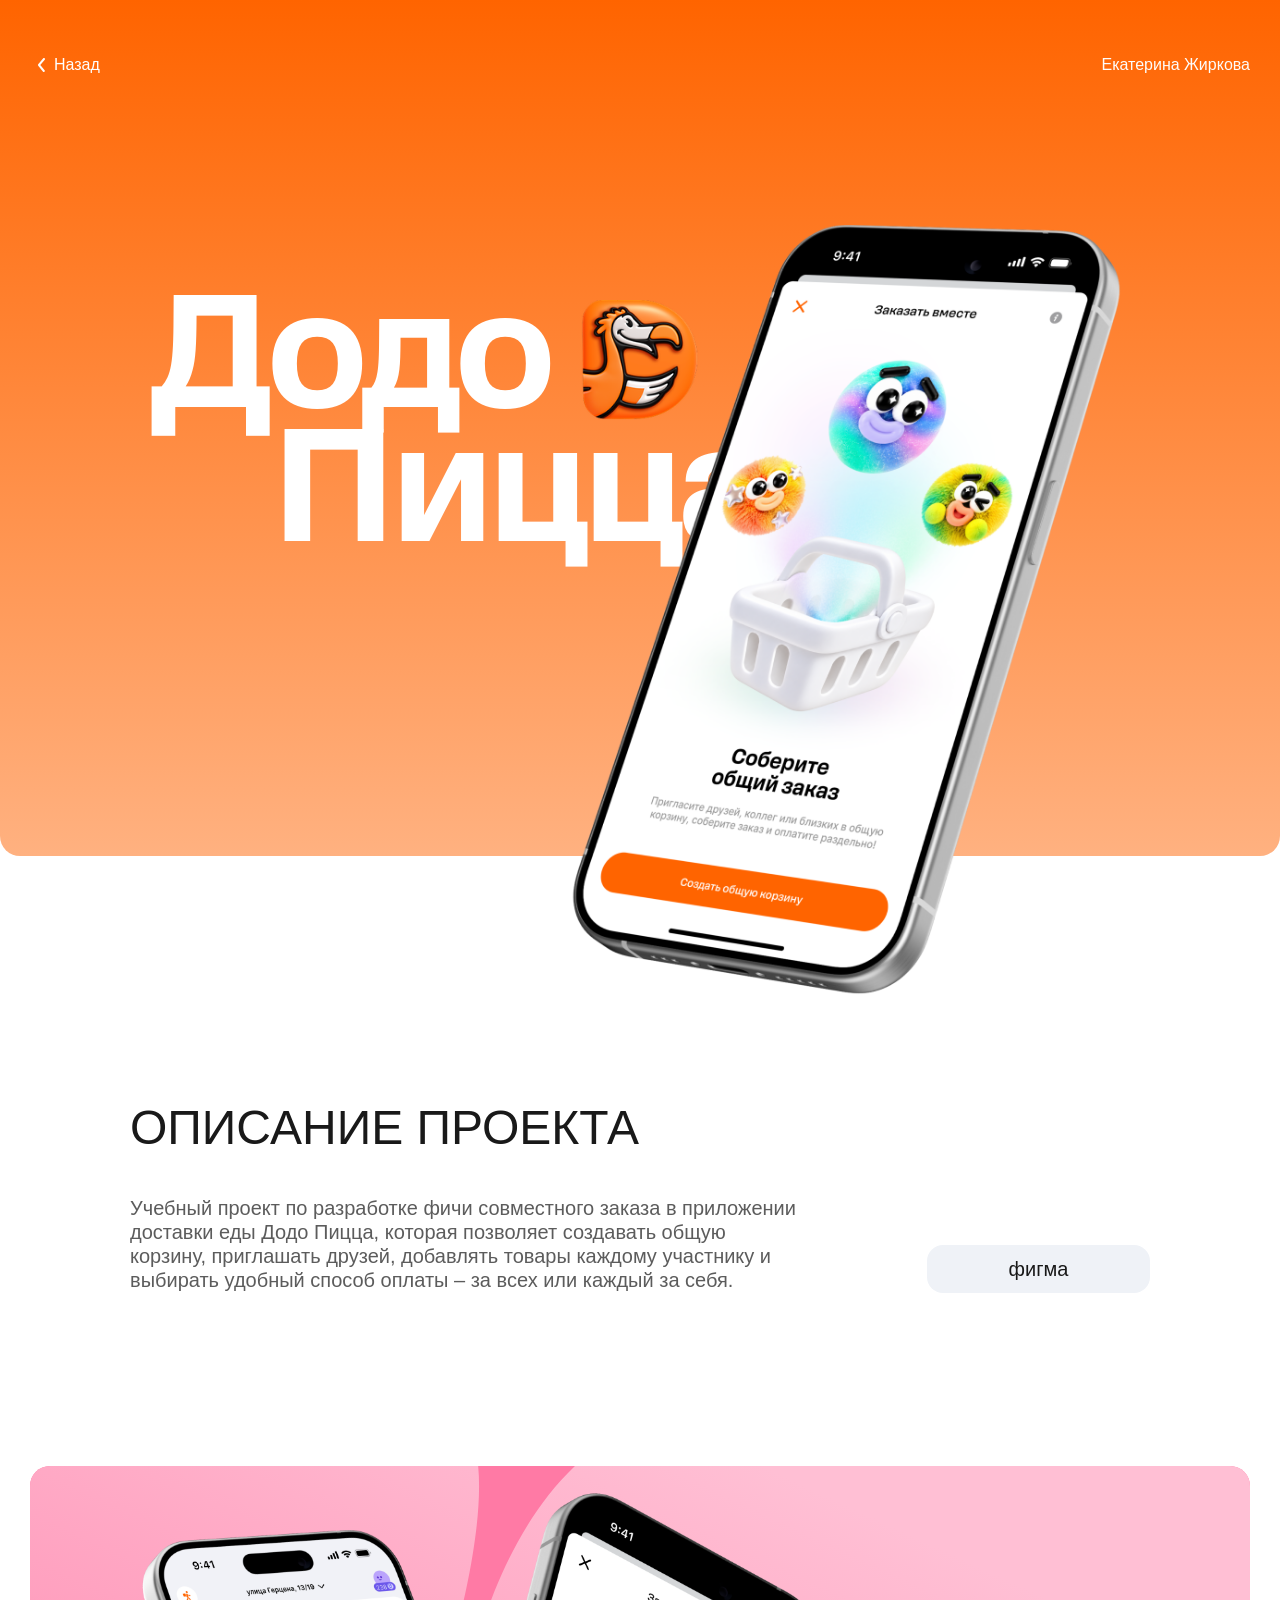
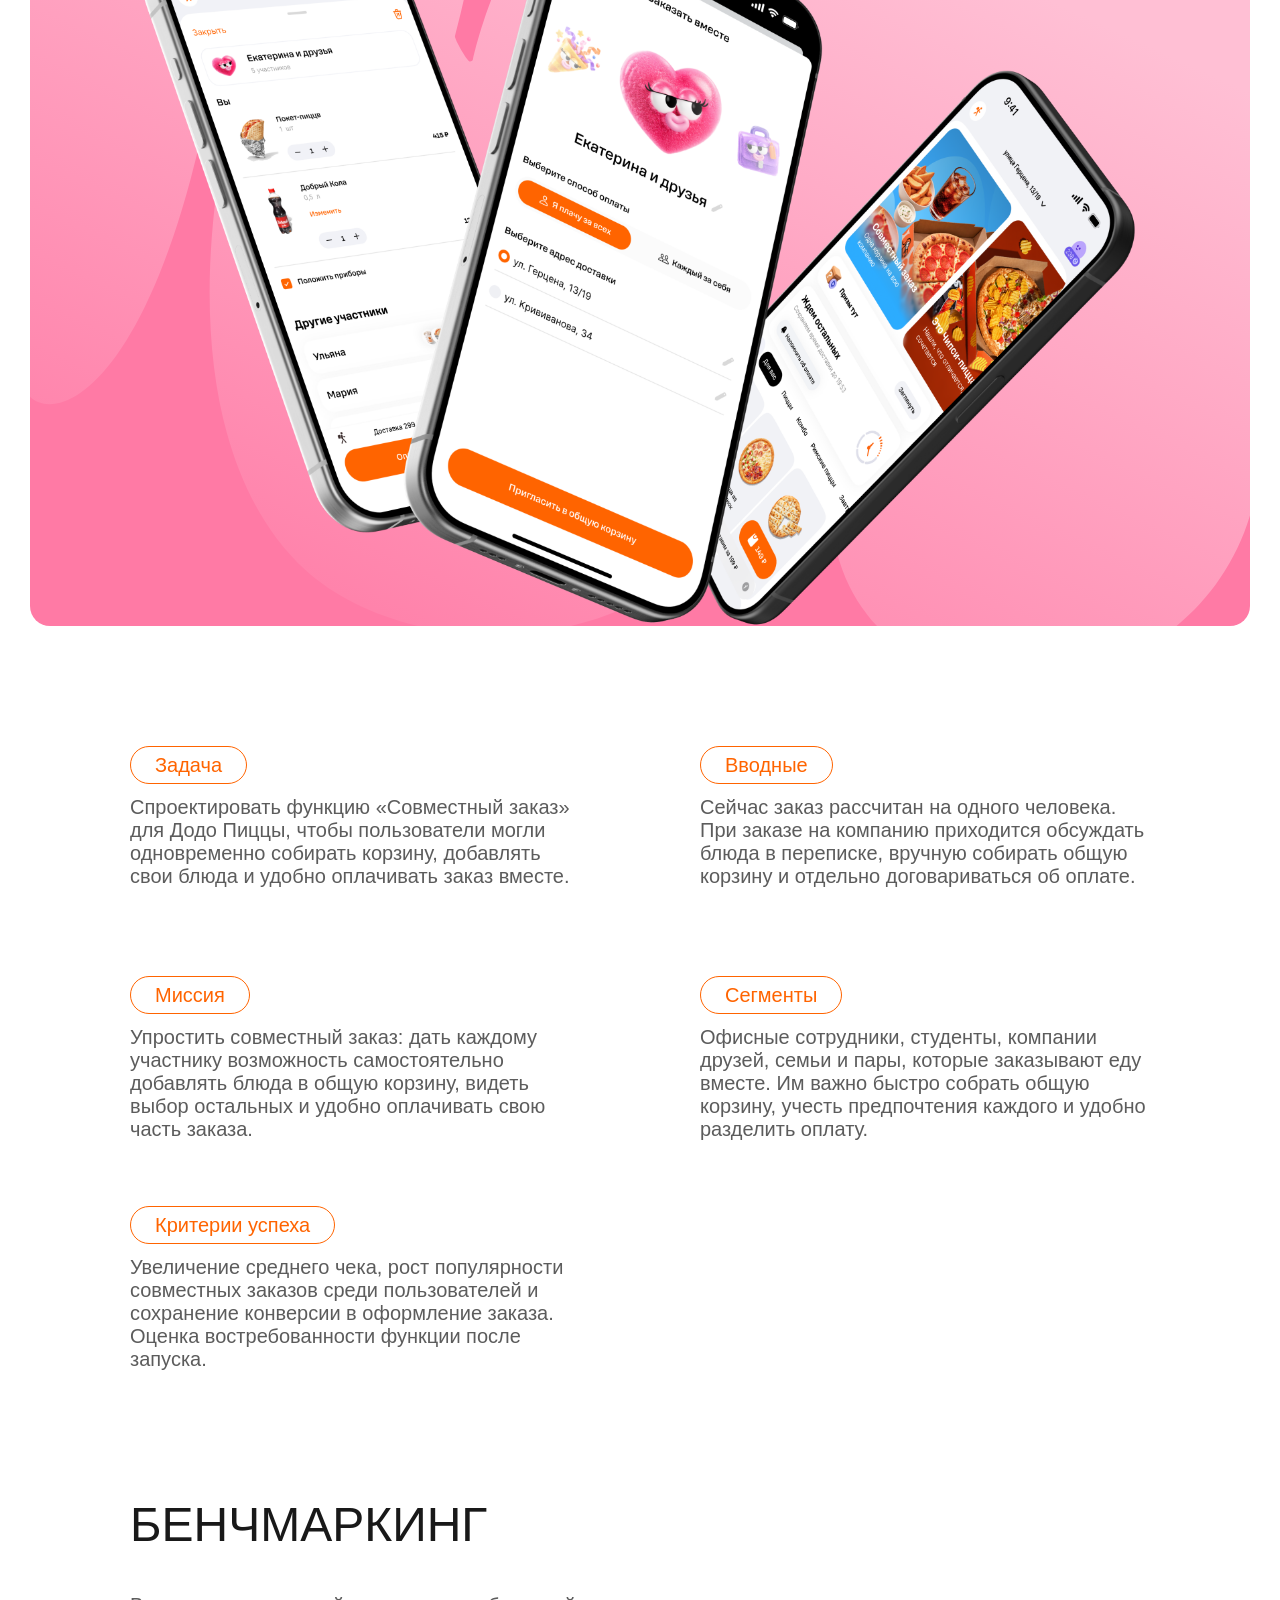
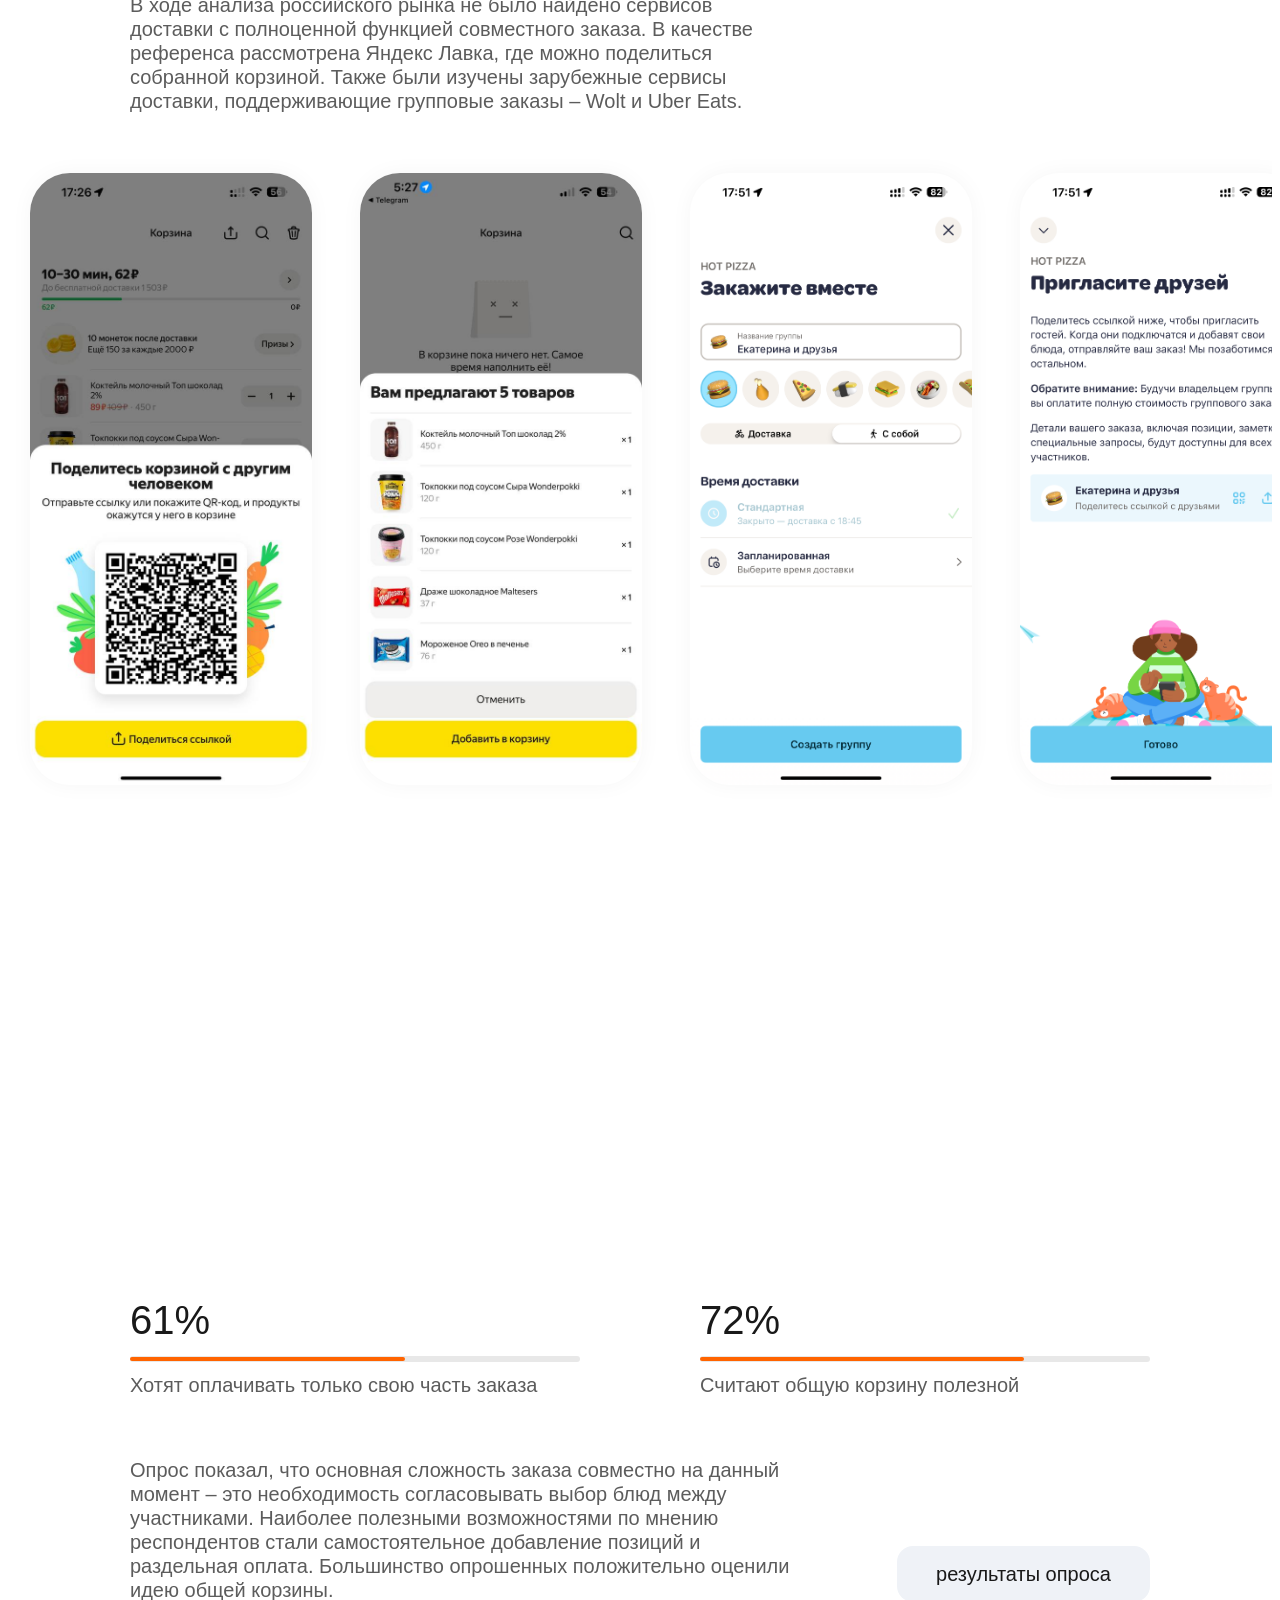
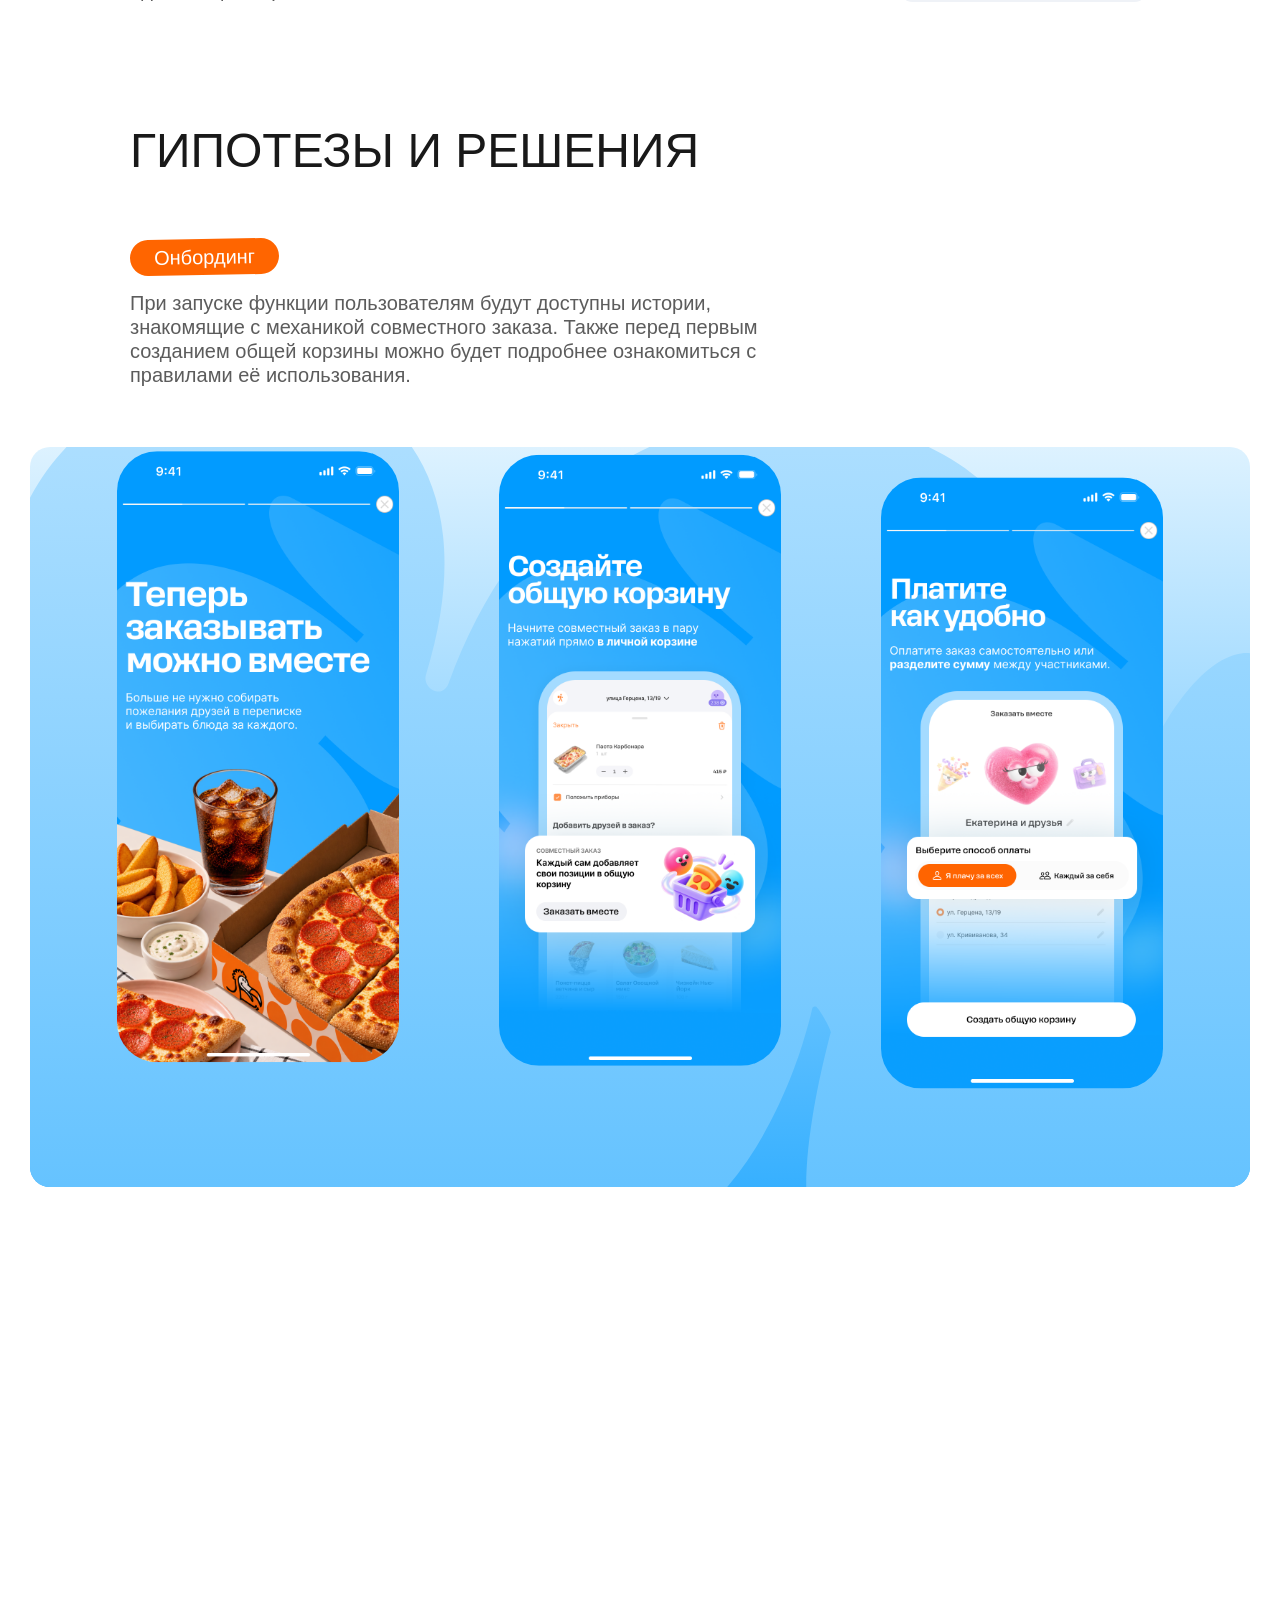
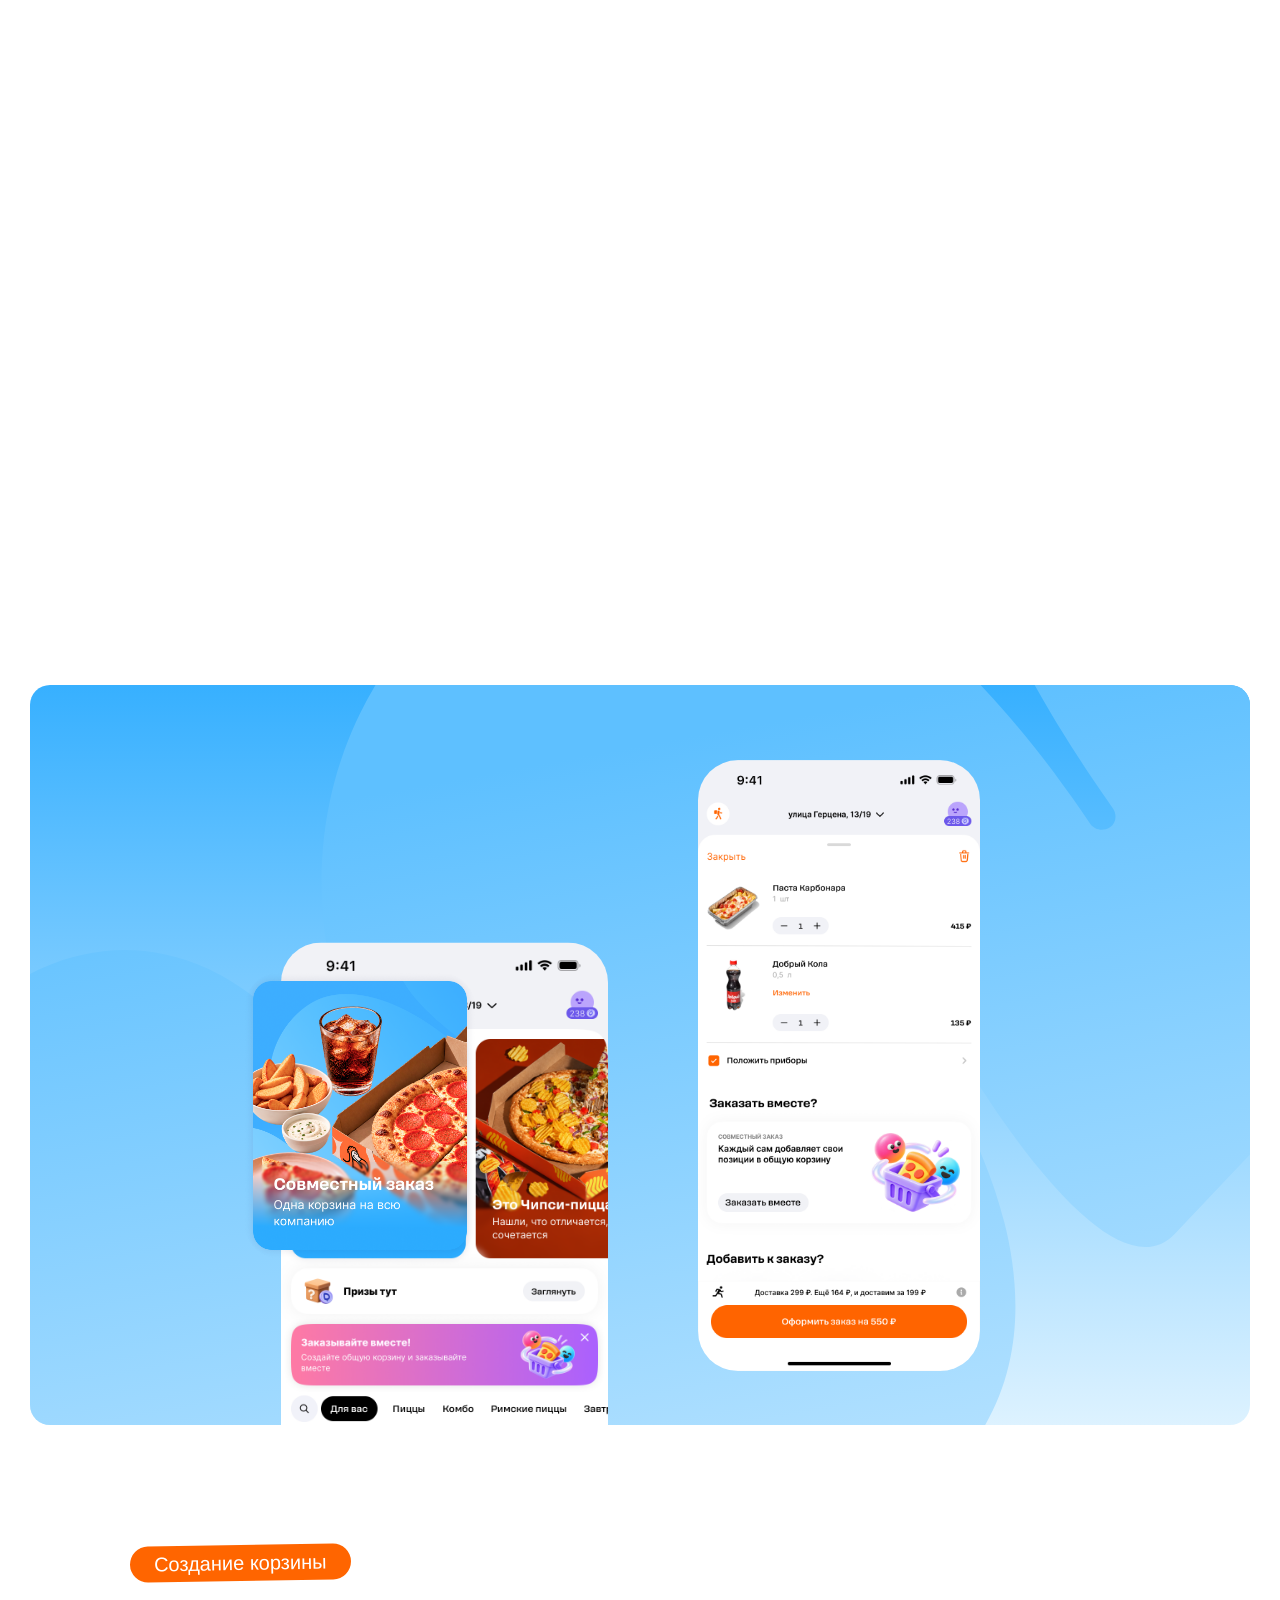
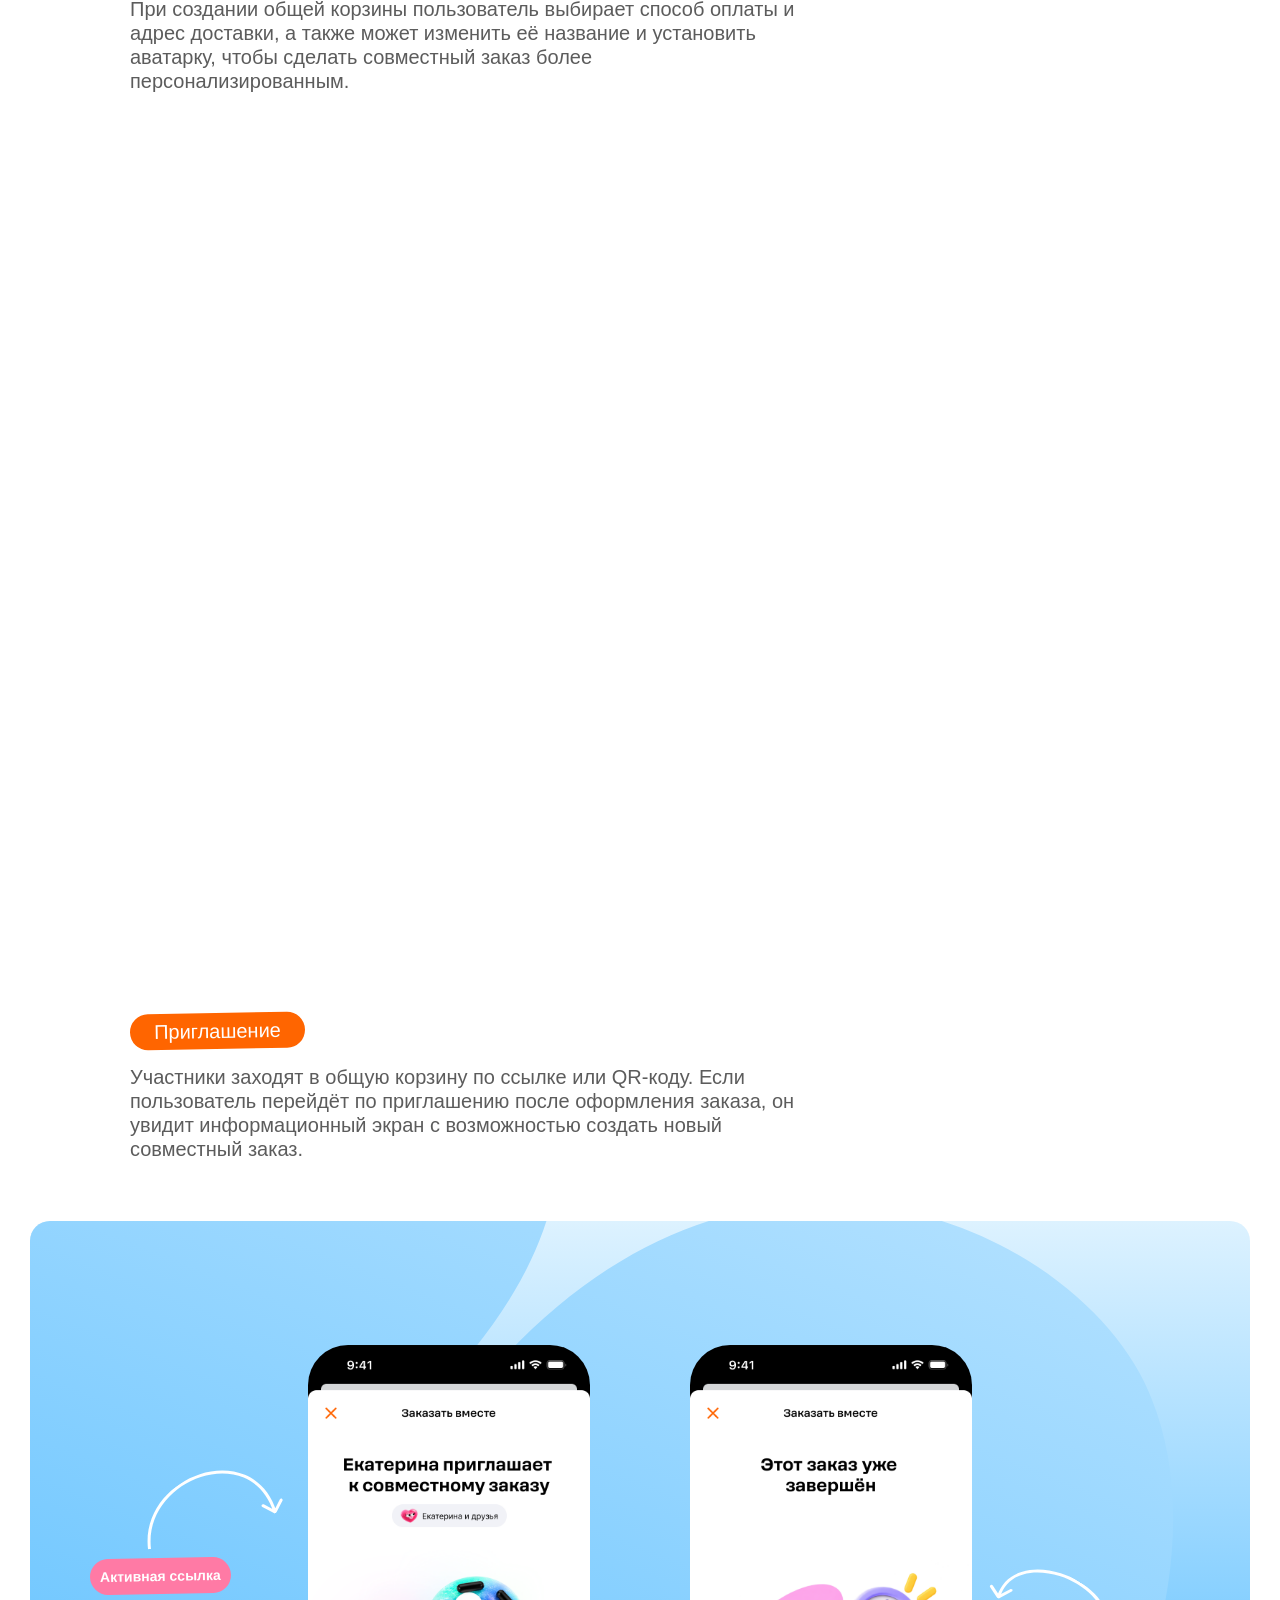
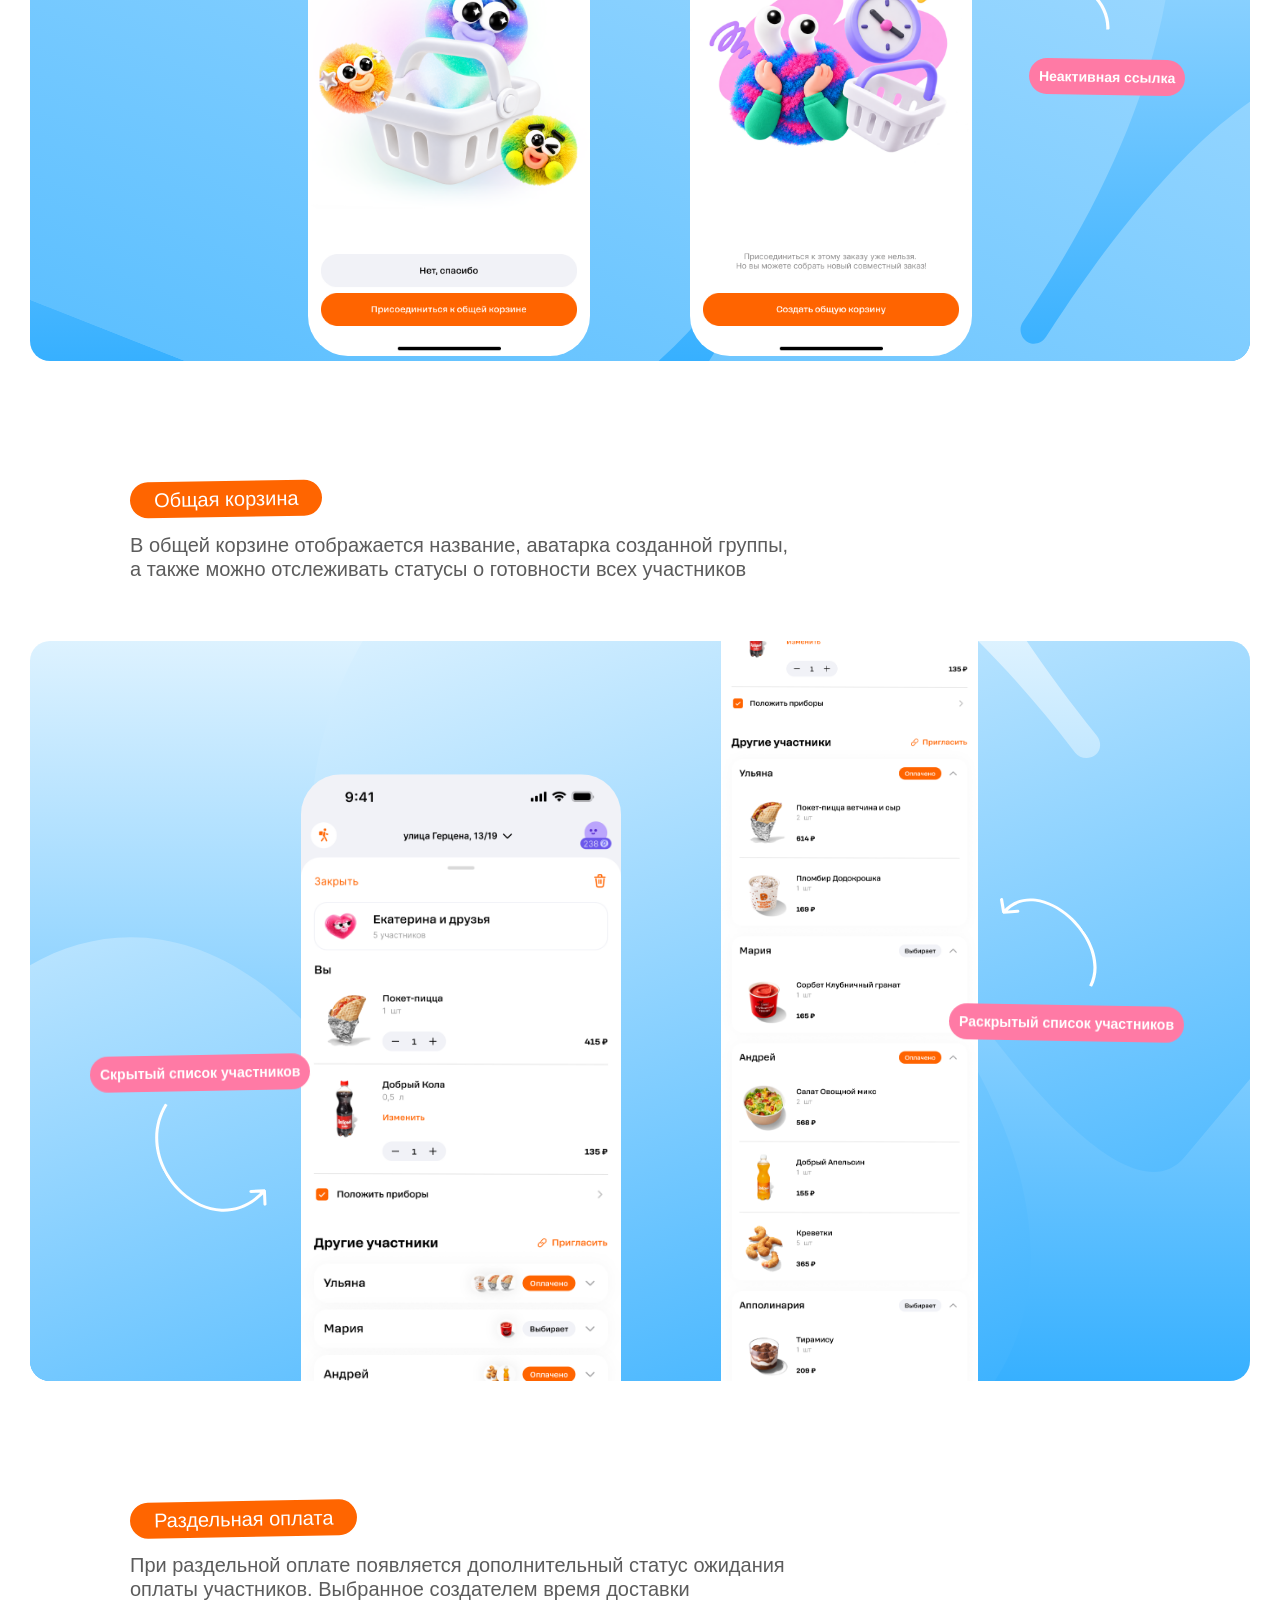
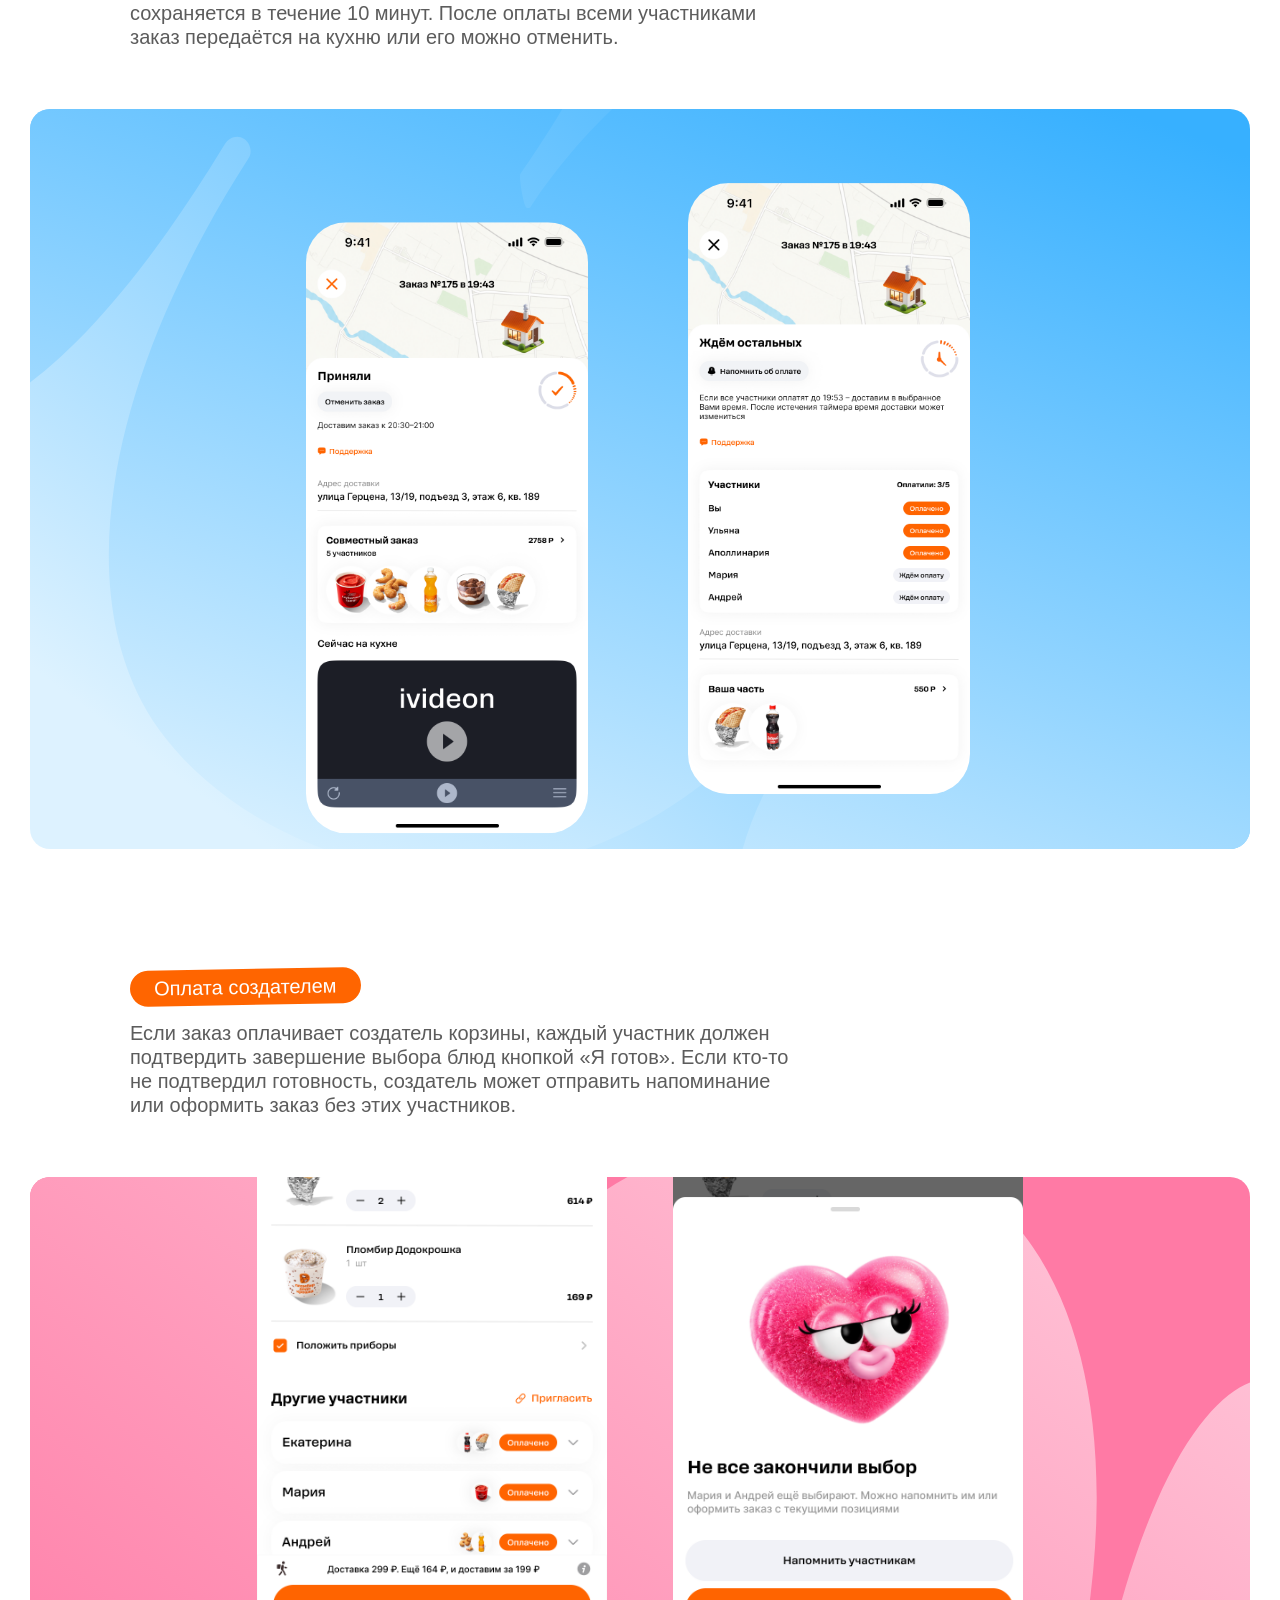
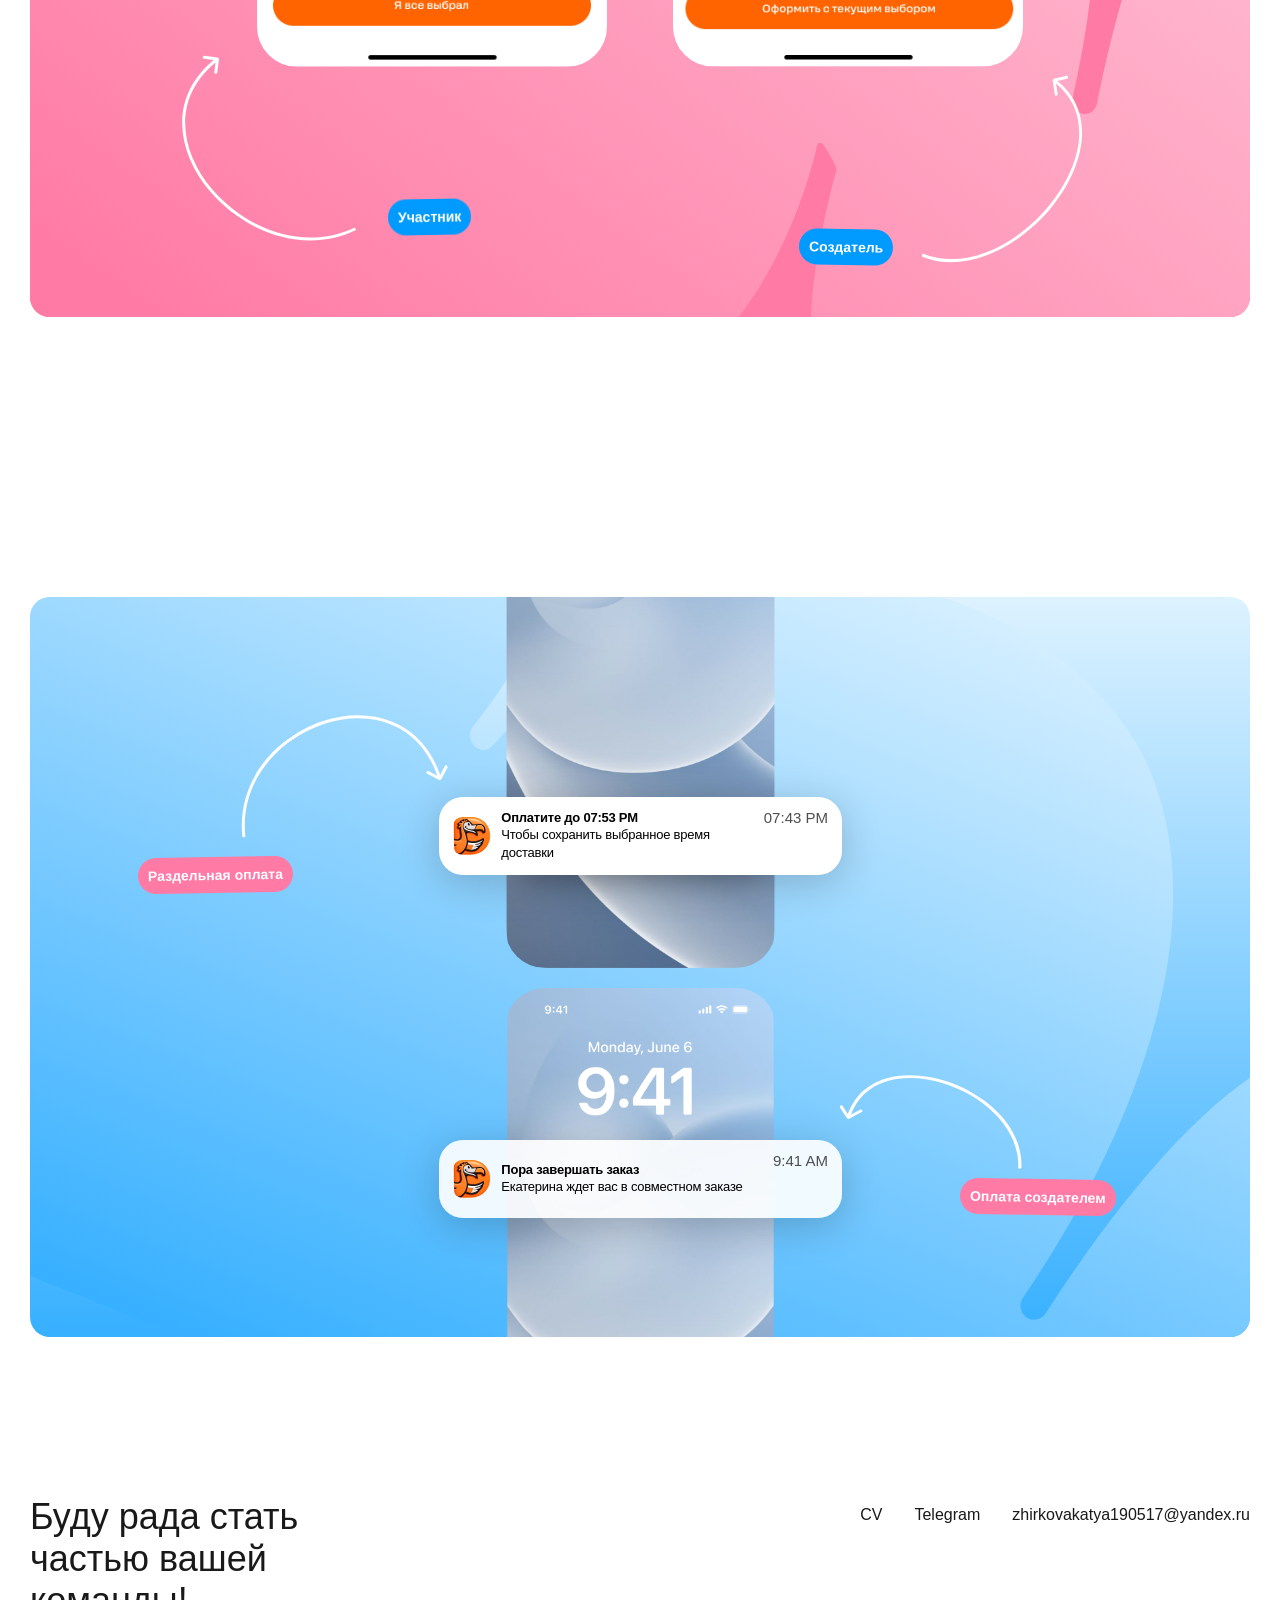
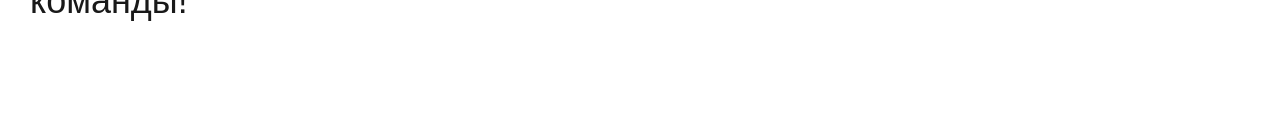
==== projects/project-1/index.html @ ed2cb3ac "1" ====
<!doctype html><html lang="ru"><head><meta charset="utf-8"><meta name="viewport" content="width=device-width,initial-scale=1"><title>Екатерина Жиркова — продуктовый дизайнер</title><link rel="stylesheet" href="../../style.css?v=14"></head><body><div id="app"></div><script src="../../main.js?v=12"></script></body></html>
---- style.css ----
@font-face{font-family:Rooftop;src:url('assets/rooftop-bold.otf') format('opentype');font-weight:700}*{box-sizing:border-box}body{margin:0;background:#fff;color:#191919;font-family:-apple-system,BlinkMacSystemFont,'SF Pro Display',sans-serif}a{color:inherit;text-decoration:none}.home,.project{position:relative;width:1280px;margin:0 auto;overflow:hidden;background:white}.home{height:1690px}.home-header{position:absolute;inset:0 0 auto;height:110px}.avatar{position:absolute;left:30px;top:30px;width:70px;height:70px}.name{position:absolute;left:116px;top:56px;font-size:16px}.availability{position:absolute;left:466px;top:56px;display:flex;align-items:center;gap:8px;font-size:16px}.availability img{width:8px;height:8px}.contacts{display:flex;gap:32px;font-size:16px;white-space:nowrap}.home-header .contacts{position:absolute;right:30px;top:56px}.intro{position:absolute;left:30px;top:250px;width:815px;height:348px;font-size:48px;line-height:normal;color:#818181}.intro span{color:#191919}.home-card{position:absolute;left:30px;top:698px;width:1220px;height:659px;display:block}.hero-art{position:relative;width:100%;height:100%;overflow:hidden;border-radius:20px;background:linear-gradient(180deg,#ff6400,#ffb180)}.hero-word{position:absolute;left:130px;top:184px;color:white;font-family:Rooftop,sans-serif;font-weight:700;font-size:160px;line-height:134px;letter-spacing:-8px;z-index:1}.hero-word span{padding-left:120px}.hero-phone{position:absolute;left:582px;top:29px;width:437px;height:601px;overflow:hidden;z-index:2}.hero-phone img{position:absolute;width:734px;height:735px;max-width:none;left:-141px;top:-88px}.hero-icon{position:absolute;width:114px;height:114px;left:552px;top:202px;z-index:3}.card-caption{position:absolute;top:1373px;left:30px;width:1220px;display:flex;justify-content:space-between;align-items:center;font-size:36px}.tags{display:flex;gap:12px;font-size:20px}.tags>*{border:1px solid #c6d3e9;border-radius:16px;padding:16px 32px}.home-footer{position:absolute;top:1567px;left:30px;right:30px;display:flex;justify-content:space-between;align-items:flex-start}.home-footer p,.project-footer p{font-size:36px;line-height:normal;width:395px;margin:0}.home-footer .contacts{padding-top:12px}.project{height:14722px}.project-top{height:856px}.project-top .hero-art{border-radius:0}.project-top .hero-word{left:150px;top:283px}.project-top .hero-phone{left:567px;top:225px;width:563px;height:774px}.project-top .hero-phone img{width:946px;height:947px;left:-182px;top:-114px}.project-top .hero-icon{left:580px;top:300px;width:120px;height:120px}.back{position:absolute;left:30px;top:53px;color:#fff;display:flex;align-items:center;font-size:16px;z-index:4}.back span{font-size:32px;line-height:20px;margin-right:8px}.case-text{position:absolute;left:130px;width:670px}.case-text h2,.hypotheses{font-size:48px;line-height:57px;font-weight:400;margin:0 0 40px}.case-text p{font-size:24px;line-height:1.25;margin:0}.figma-pill{position:absolute;top:1268px;left:927px;width:223px;padding:12px;text-align:center;border-radius:24px;background:#f3f5f7;font-size:20px}.case-shot{position:absolute;left:30px;width:1220px;height:740px;border-radius:20px;background:#70c7f4}.case-shot-pink{height:760px;background:#fa9bcc}.hypotheses{position:absolute;left:130px;top:4922px}.section-chip{display:inline-block!important;background:#ff6500;color:#fff;border-radius:24px;padding:4px 24px;line-height:1!important;font-size:40px!important;margin-bottom:16px!important}.project-footer{position:absolute;left:30px;right:30px;bottom:40px;display:flex;justify-content:space-between}.project-footer .contacts{padding-top:10px}@media(max-width:1280px){.home,.project{margin-left:0}}@media(max-width:700px){.home,.project{transform-origin:top left;transform:scale(calc(100vw / 1280));margin-bottom:calc((100vw / 1280 - 1)*1690px)}}

@font-face{font-family:"SF Pro";src:local("SF Pro"),local("SF Pro Display")}
body{font-family:"SF Pro",-apple-system,BlinkMacSystemFont,sans-serif}
.home{height:1805px}
.hero-art{background:linear-gradient(180deg,#ff6400 0%,#ffb180 100%)}
.project-top .hero-art{border-radius:0 0 20px 20px}
.back img{width:24px;height:24px;margin-right:0}
.case-text h2,.hypotheses{font-size:48px;line-height:57px;font-weight:510;text-transform:uppercase}
.case-text p{font-size:20px;line-height:24px;color:#5c5c5c}
.case-text:has(.section-chip) h2{font-size:32px!important;line-height:41px!important;font-weight:510!important;padding:6px 24px!important;border-radius:200px!important;transform:rotate(-1deg);text-transform:none}
.case-text:has(.section-chip) p{color:#5c5c5c;font-size:20px;line-height:24px}
.visual-shot{position:absolute;left:30px;width:1220px;overflow:hidden;border-radius:20px;z-index:1}
.visual-shot img{position:absolute;object-fit:cover;max-width:none}
.benchmark{position:absolute;top:3373px;left:30px;display:flex;gap:48px;width:2262px;height:612px;overflow:hidden}
.benchmark img{width:282px;height:612px;object-fit:cover;border-radius:40px}
.project{overflow:hidden}
.survey{position:absolute;left:130px;top:4334px;width:1020px;display:grid;grid-template-columns:450px 450px;column-gap:120px;row-gap:60px}
.survey>div{height:102px;display:flex;flex-direction:column}
.survey strong{font-size:40px;font-weight:400;line-height:48px}
.survey i{display:block;margin-top:12px;width:450px;height:6px;border-radius:3px;background:#e8e8e8}
.survey i b{display:block;height:4px;margin-top:1px;border-radius:2px;background:#ff6400}
.survey span{margin-top:12px;font-size:20px;color:#5c5c5c}
.survey-conclusion{position:absolute;left:130px;top:4658px;width:670px;margin:0;font-size:20px;line-height:24px;color:#5c5c5c}
.project-footer{bottom:auto;top:14486px}

.project-facts{position:absolute;left:130px;top:2346px;width:1020px;height:630px;display:grid;grid-template-columns:450px 450px;grid-template-rows:170px 170px 170px;column-gap:120px;row-gap:60px}
.project-fact{width:450px}
.project-fact h3{display:table;margin:0 0 12px;padding:6px 24px;border:1px solid #ff6400;border-radius:200px;color:#ff6400;font-size:20px;font-weight:510;line-height:24px}
.project-fact p{margin:0;color:#5c5c5c;font-size:20px;font-weight:400;line-height:normal}
.figma-pill{top:1244.5px}
.project-top .hero-art{overflow:visible}
.benchmark{width:1220px;overflow-x:auto;overflow-y:hidden;scroll-snap-type:x proximity;scrollbar-width:thin;overscroll-behavior-x:contain}
.benchmark img{flex:0 0 282px;scroll-snap-align:start}
.case-text:has(.section-chip) h2{font-size:20px!important;line-height:24px!important;padding:6px 24px!important;margin:0 0 16px!important}
.benchmark{left:8px;top:3351px;width:1264px;height:656px;padding:22px;box-sizing:border-box}
.benchmark img{box-shadow:0 0 22px rgba(0,0,0,.04)}
.benchmark{scroll-padding-inline:22px}
.visual-shot .shot-background-vector{left:50%;top:50%;object-fit:fill}
.visual-shot .interface-screen{border-radius:40px}
.callout-arrow{position:absolute;display:grid;place-items:center;pointer-events:none}
.visual-shot .callout-arrow img{position:static;object-fit:contain;max-width:none}
.shot-callout{position:absolute;display:inline-block;padding:10px;border-radius:300px;background:#ff7aa5;color:#fff;font-family:Inter,Arial,sans-serif;font-size:14px;font-weight:700;line-height:normal;white-space:nowrap}
.callout-left{left:108px;top:260px;transform:rotate(-1deg)}
.callout-right{left:930px;top:582px;transform:rotate(1deg)}
.shot-notification{position:absolute;left:409px;top:543px;width:403px;min-height:77.5px;display:flex;align-items:center;gap:10px;padding:12px 14px;border-radius:24px;background:rgba(255,255,255,.9);box-shadow:0 8px 40px rgba(0,0,0,.2);color:#000;font-family:"SF Pro",-apple-system,BlinkMacSystemFont,sans-serif;z-index:3}
.visual-shot .shot-notification img{position:static;width:38.33px;height:38.33px;flex:none;border-radius:9px;object-fit:cover}
.shot-notification div{display:flex;flex-direction:column;width:241.67px;font-size:13px;line-height:18px;letter-spacing:-.23px}
.shot-notification strong{font-weight:590;line-height:17px}
.shot-notification time{align-self:flex-start;margin-left:auto;color:#4d4d4d;font-size:15px;line-height:17px;white-space:nowrap}
.shot-notification.top-notification{top:200px}
.shot-notification.top-notification{background:#fff}
.project-author{position:absolute;top:53px;right:30px;color:#fffcfa;font-size:16px;line-height:24px;z-index:4}
.figma-pill,.survey-button{display:flex;align-items:center;justify-content:center;border:0;border-radius:16px;background:#eff2f7;color:#191919;font-family:inherit;font-size:20px;font-weight:510;line-height:24px;white-space:nowrap}
.figma-pill{height:48px;padding:0}
.survey-button{position:absolute;left:897px;top:4746px;width:253px;height:56px;padding:0}
.visual-shot > .case-composite,.visual-shot > .interface-screen{transform:translate3d(0,var(--parallax-y,0px),0)}
@media(prefers-reduced-motion:reduce){.visual-shot > .case-composite,.visual-shot > .interface-screen{transform:none}}
@media(max-width:700px){html,body{overflow-x:hidden}}
.intro-word{white-space:nowrap}
.intro{font-size:40px;height:auto}
.intro .intro-char{color:#c6c6c6}
.home-animations .home-header,.home-animations .intro,.home-animations .home-card,.home-animations .card-caption,.home-animations .home-footer>p,.home-animations .home-footer>.contacts{opacity:0;transform:translateY(55px);transition:opacity 1.1s cubic-bezier(.22,1,.36,1),transform 1.1s cubic-bezier(.22,1,.36,1)}
.home-animations .home-footer>.contacts{transition-delay:.14s}
.home-animations .home-header.is-visible,.home-animations .intro.is-visible,.home-animations .home-card.is-visible,.home-animations .card-caption.is-visible,.home-animations .home-footer.is-visible>p,.home-animations .home-footer.is-visible>.contacts{opacity:1;transform:translateY(0)}
.project-animations .project-reveal{opacity:0;translate:0 55px;transition:opacity 1.1s cubic-bezier(.22,1,.36,1),translate 1.1s cubic-bezier(.22,1,.36,1)}
.project-animations .project-reveal.is-visible{opacity:1;translate:0 0}
@media(prefers-reduced-motion:reduce){.project-animations .project-reveal{opacity:1;translate:none;transition:none}}
@media(prefers-reduced-motion:reduce){.home-animations .home-header,.home-animations .intro,.home-animations .home-card,.home-animations .card-caption,.home-animations .home-footer>p,.home-animations .home-footer>.contacts{opacity:1;transform:none;transition:none}}
@media(max-width:700px){.home{transform:scale(calc(100vw / 1280px));margin-bottom:calc((100vw / 1280px - 1)*1805px)}}
.avatar-trigger{position:absolute;left:30px;top:30px;width:70px;height:70px;padding:0;border:0;background:none;cursor:pointer}
.avatar-trigger .avatar{position:static;display:block;width:70px;height:70px}
.avatar-trigger:focus,.avatar-overlay:focus{outline:none}
body.avatar-open{overflow:hidden}
.avatar-overlay{position:fixed;inset:0;z-index:100;display:flex;align-items:center;justify-content:center;padding:24px;background:rgba(18,20,24,.55);backdrop-filter:blur(5px);cursor:default}
.avatar-overlay[hidden]{display:none}
.avatar-overlay.is-opening{animation:avatar-backdrop-in .3s ease-out both}
.avatar-overlay.is-closing{animation:avatar-backdrop-out .25s ease-in both}
.avatar-portrait{display:block;width:min(430px,78vw,70vh);aspect-ratio:1;border-radius:50%;object-fit:cover;object-position:center 35%;background:#fff;box-shadow:0 24px 70px rgba(0,0,0,.18)}
.avatar-overlay.is-opening .avatar-portrait{animation:avatar-photo-open .42s cubic-bezier(.22,1,.36,1) both}
.avatar-overlay.is-closing .avatar-portrait{animation:avatar-photo-close .25s ease-in both}
@keyframes avatar-backdrop-in{from{opacity:0}to{opacity:1}}
@keyframes avatar-backdrop-out{from{opacity:1}to{opacity:0}}
@keyframes avatar-photo-open{from{opacity:0;transform:scale(.78)}to{opacity:1;transform:scale(1)}}
@keyframes avatar-photo-close{from{opacity:1;transform:scale(1)}to{opacity:0;transform:scale(.88)}}
@media(prefers-reduced-motion:reduce){.avatar-overlay.is-opening,.avatar-overlay.is-closing,.avatar-overlay.is-opening .avatar-portrait,.avatar-overlay.is-closing .avatar-portrait{animation:none}}
a[href],button{cursor:pointer}
.card-caption{display:block;font-size:inherit}
.case-caption-link{display:flex;align-items:center;justify-content:space-between;width:100%;min-height:68px;border-bottom:1px solid #e8e8e8;transition:border-color .25s ease}
.case-caption-title{font-size:30px;font-weight:500;line-height:1.2;letter-spacing:-.025em;transition:color .25s ease}
.case-caption-meta{display:flex;align-items:center;gap:8px;color:#7b7b7b;font-size:16px;line-height:1.2}
.case-caption-arrow{display:inline-grid;place-items:center;width:30px;height:30px;margin-left:18px;border:1px solid #ddd;border-radius:50%;color:#191919;font-size:18px;line-height:1;transition:transform .25s ease,border-color .25s ease,background .25s ease,color .25s ease}
.case-caption-link:hover{border-color:#ff6500}
.case-caption-link:hover .case-caption-title{color:#ff6500}
.case-caption-link:hover .case-caption-arrow{transform:translate(2px,-2px);border-color:#ff6500;background:#ff6500;color:#fff}
.case-caption-link:focus-visible{outline:2px solid #191919;outline-offset:4px;border-radius:2px}
@media(prefers-reduced-motion:reduce){.case-caption-link,.case-caption-title,.case-caption-arrow{transition:none}}
.home-card .hero-art{transition:transform .55s cubic-bezier(.22,1,.36,1),box-shadow .55s cubic-bezier(.22,1,.36,1)}
.home-card .hero-phone{transition:transform .65s cubic-bezier(.22,1,.36,1)}
.home-card:is(:hover,:focus-visible) .hero-art{transform:translateY(-6px);box-shadow:0 18px 42px rgba(54,31,15,.16)}
.home-card:is(:hover,:focus-visible) .hero-phone{transform:translate(0,-8px) rotate(1deg)}
.home-card:is(:hover,:focus-visible)+.card-caption .case-caption-title{color:#ff6500}
.home-card:is(:hover,:focus-visible)+.card-caption .case-caption-arrow{transform:translate(2px,-2px);border-color:#ff6500;background:#ff6500;color:#fff}
.home-card:focus-visible{outline:2px solid #191919;outline-offset:6px;border-radius:20px}
@media(prefers-reduced-motion:reduce){.home-card .hero-art,.home-card .hero-phone{transition:none}.home-card:is(:hover,:focus-visible) .hero-art,.home-card:is(:hover,:focus-visible) .hero-phone{transform:none}}

@media(max-width:1279px){
  .home{display:flex;flex-direction:column;width:100%;height:auto!important;min-height:100dvh;margin:0 auto!important;padding:28px;overflow:visible;transform:none}
  .home-header{position:relative;inset:auto;display:grid;grid-template-columns:70px 1fr;align-items:center;column-gap:16px;row-gap:18px;height:auto}
  .avatar-trigger{position:relative;left:auto;top:auto;grid-column:1;grid-row:1}
  .name{position:static;grid-column:2;grid-row:1;font-size:16px}
  .availability{position:static;grid-column:1/-1;grid-row:2;font-size:16px}
  .home-header .contacts{position:static;grid-column:1/-1;grid-row:3}
  .contacts{flex-wrap:wrap;gap:14px 28px;font-size:16px;white-space:normal}
  .intro{position:relative;left:auto;top:auto;width:min(100%,850px);height:auto;margin-top:105px;font-size:clamp(32px,4vw,40px);line-height:1.18}
  .intro br{display:none}
  .home-card{position:relative;left:auto;top:auto!important;width:100%;height:auto;aspect-ratio:1220/659;margin-top:88px}
  .hero-word{left:10.7%;top:27.9%;font-size:clamp(80px,12.5vw,160px);line-height:.84;letter-spacing:-.05em}
  .hero-word span{padding-left:9.8%}
  .hero-phone{left:47.7%;top:4.4%;width:35.8%;height:91.2%}
  .hero-phone img{width:168%;height:122%;left:-32%;top:-14.6%}
  .hero-icon{left:45.2%;top:30.6%;width:9.3%;height:auto}
  .card-caption{position:relative;left:auto;top:auto!important;width:100%;margin-top:16px}
  .home-footer{position:relative;left:auto;right:auto;top:auto!important;width:100%;margin-top:130px;margin-bottom:40px}
  .home-footer p{font-size:clamp(28px,3vw,36px)}
}
@media(max-width:700px){
  .home{display:block;min-height:882px;padding:0 16px}
  .home-header{display:flex;align-items:center;gap:12px;padding-top:32px}
  .avatar-trigger,.avatar-trigger .avatar{width:46px;height:46px}
  .avatar-trigger .avatar{content:url('assets/figma-6b154.png')}
  .name{font-size:14px}
  .availability,.home-header .contacts{display:none}
  .intro{width:100%;margin-top:60px;font-size:24px;line-height:29px}
  .home-card{width:100%;height:auto;aspect-ratio:361/195;margin-top:60px}
  .hero-art{border-radius:12px;background:linear-gradient(180deg,#ff6400 0%,#ffb180 100%)}
  .hero-word{left:11.1%;top:26.7%;font-size:48px;line-height:.85;letter-spacing:-2.4px}
  .hero-word span{padding-left:24px}
  .hero-phone{left:53.5%;top:5.1%;width:35.5%;height:90.3%}
  .hero-phone img{width:168.07%;height:122.32%;left:-32.35%;top:-14.68%}
  .hero-icon{left:46.3%;top:28.2%;width:11.1%;height:auto}
  .card-caption{margin-top:12px}
  .case-caption-link{min-height:28px;border-bottom:.5px solid #e8e8e8;background:none}
  .case-caption-title{font-size:16px;line-height:20px;letter-spacing:normal}
  .case-caption-arrow{width:20px;height:20px;margin:0;border:.67px solid #ddd;background:none;color:#191919;font-size:12px}
  .home-card.is-scroll-active .hero-art{transform:translateY(-6px);box-shadow:0 18px 42px rgba(54,31,15,.16)}
  .home-card.is-scroll-active .hero-phone{transform:translate(0,-8px) rotate(1deg)}
  .home-card.is-scroll-active+.card-caption .case-caption-title{color:#ff6500}
  .home-card.is-scroll-active+.card-caption .case-caption-arrow{transform:translate(2px,-2px);border-color:#ff6500;background:#ff6500;color:#fff}
  .home-footer{display:block;margin-top:59px;margin-bottom:40px}
  .home-footer p{width:236px;font-size:20px;line-height:24px}
  .home-footer .contacts{display:flex;flex-direction:column;align-items:flex-start;gap:8px;padding-top:32px;font-size:14px;line-height:17px}
}
@media(max-width:700px) and (prefers-reduced-motion:reduce){
  .home-card.is-scroll-active .hero-art,.home-card.is-scroll-active .hero-phone,.home-card.is-scroll-active+.card-caption .case-caption-arrow{transform:none;box-shadow:none}
  .home-card.is-scroll-active+.card-caption .case-caption-title{color:#191919}
  .home-card.is-scroll-active+.card-caption .case-caption-arrow{border-color:#ddd;background:none;color:#191919}
}
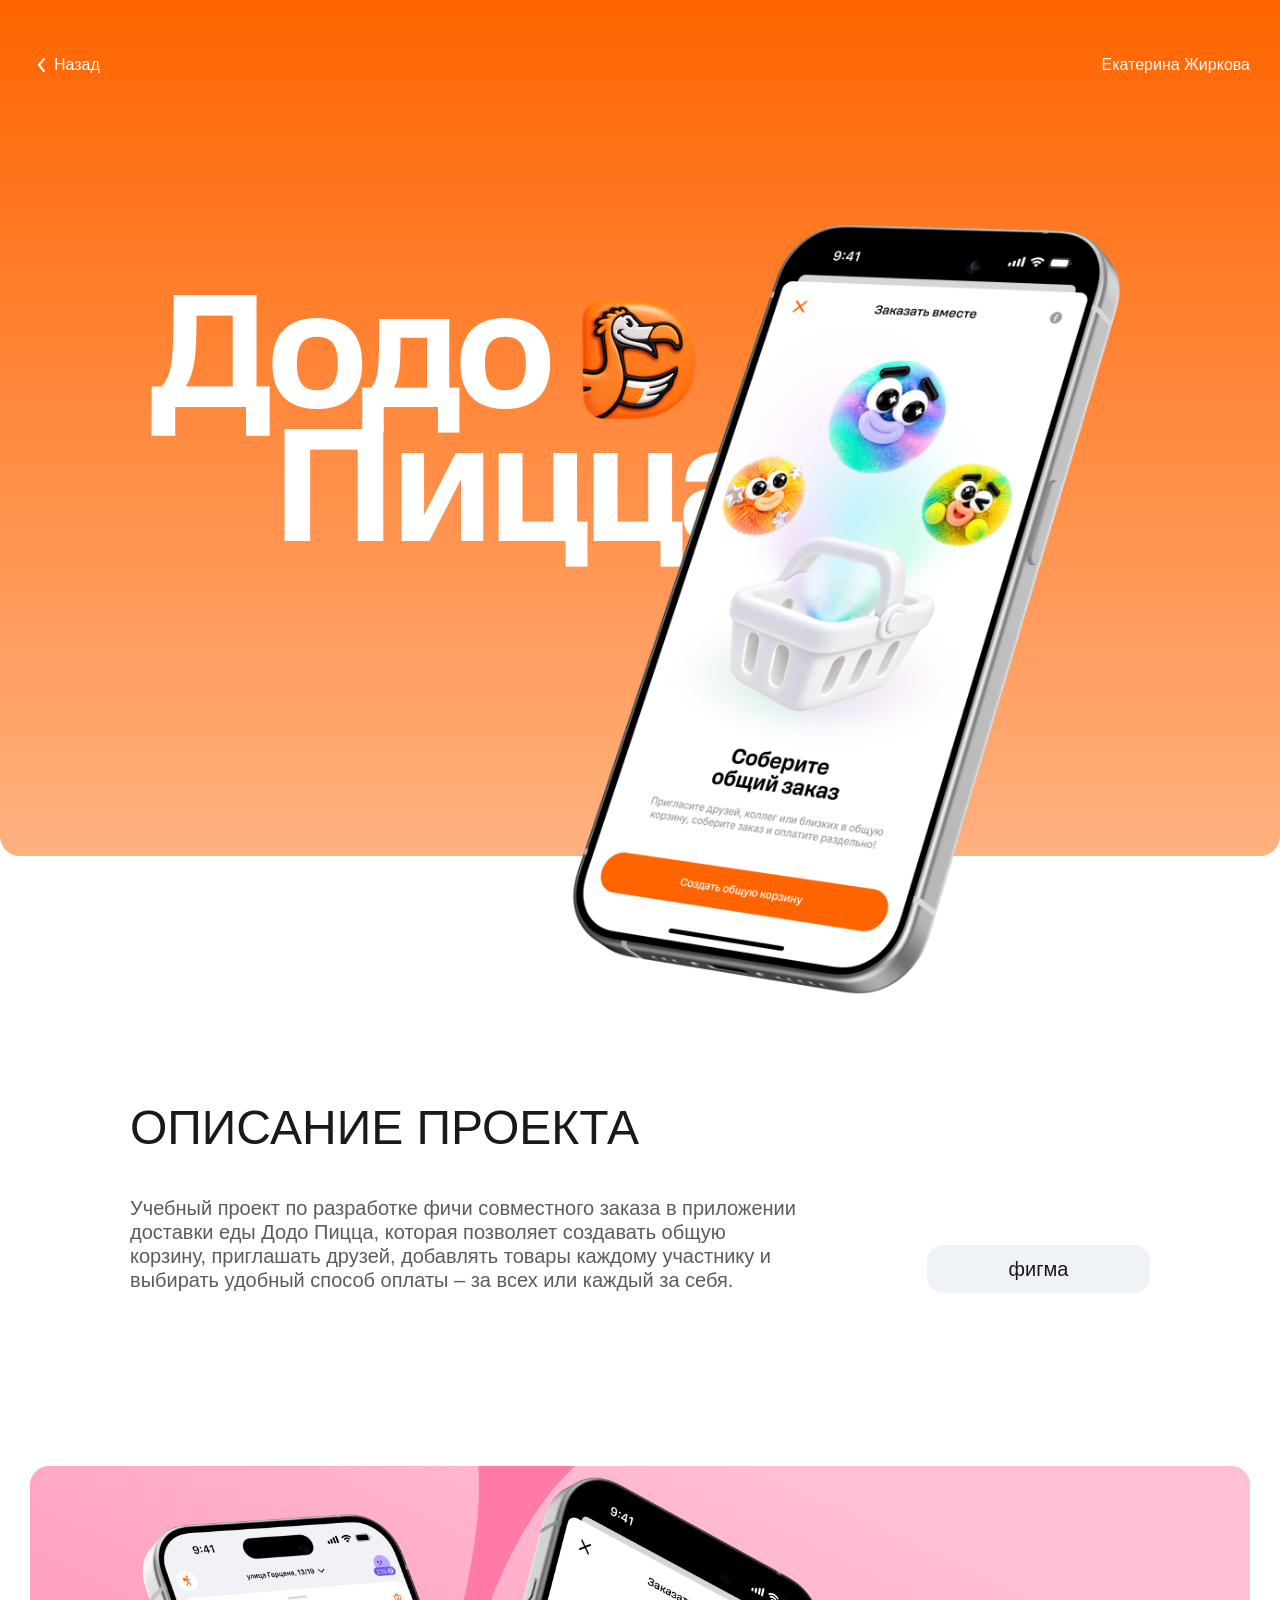
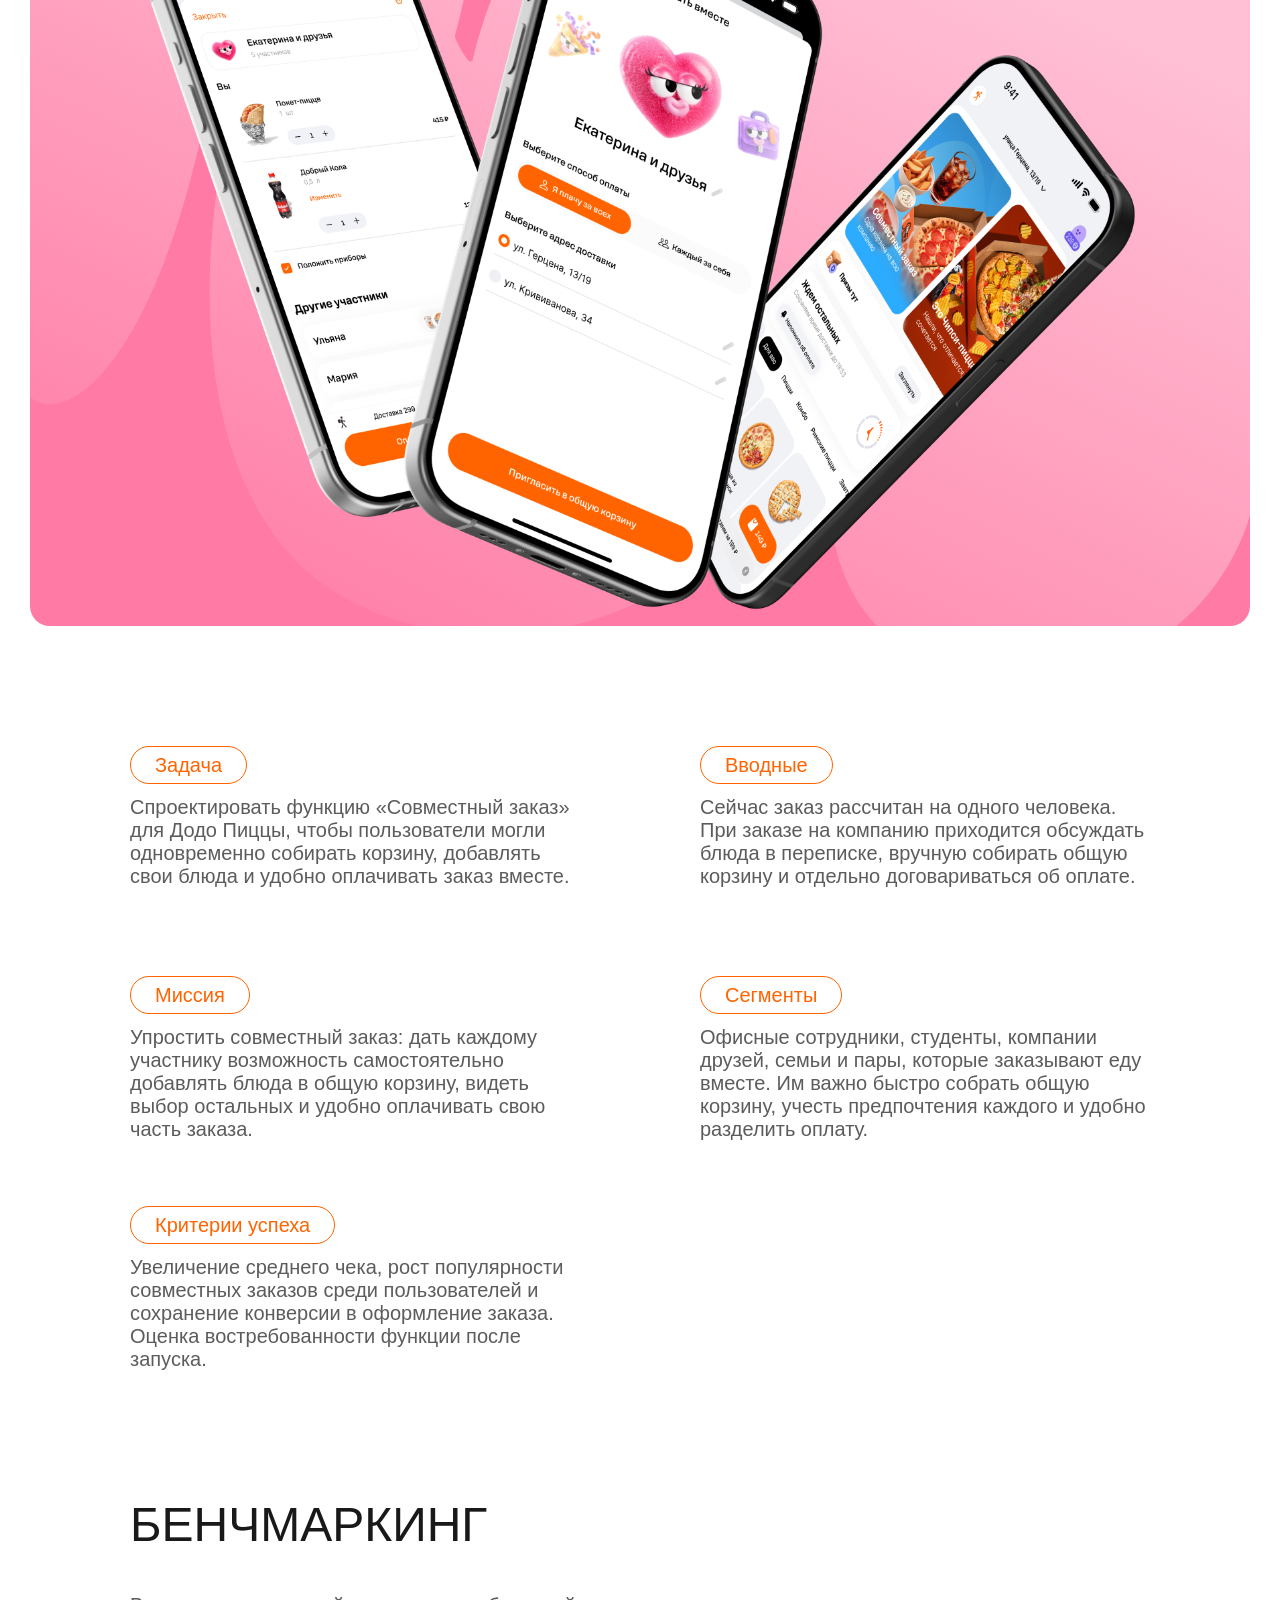
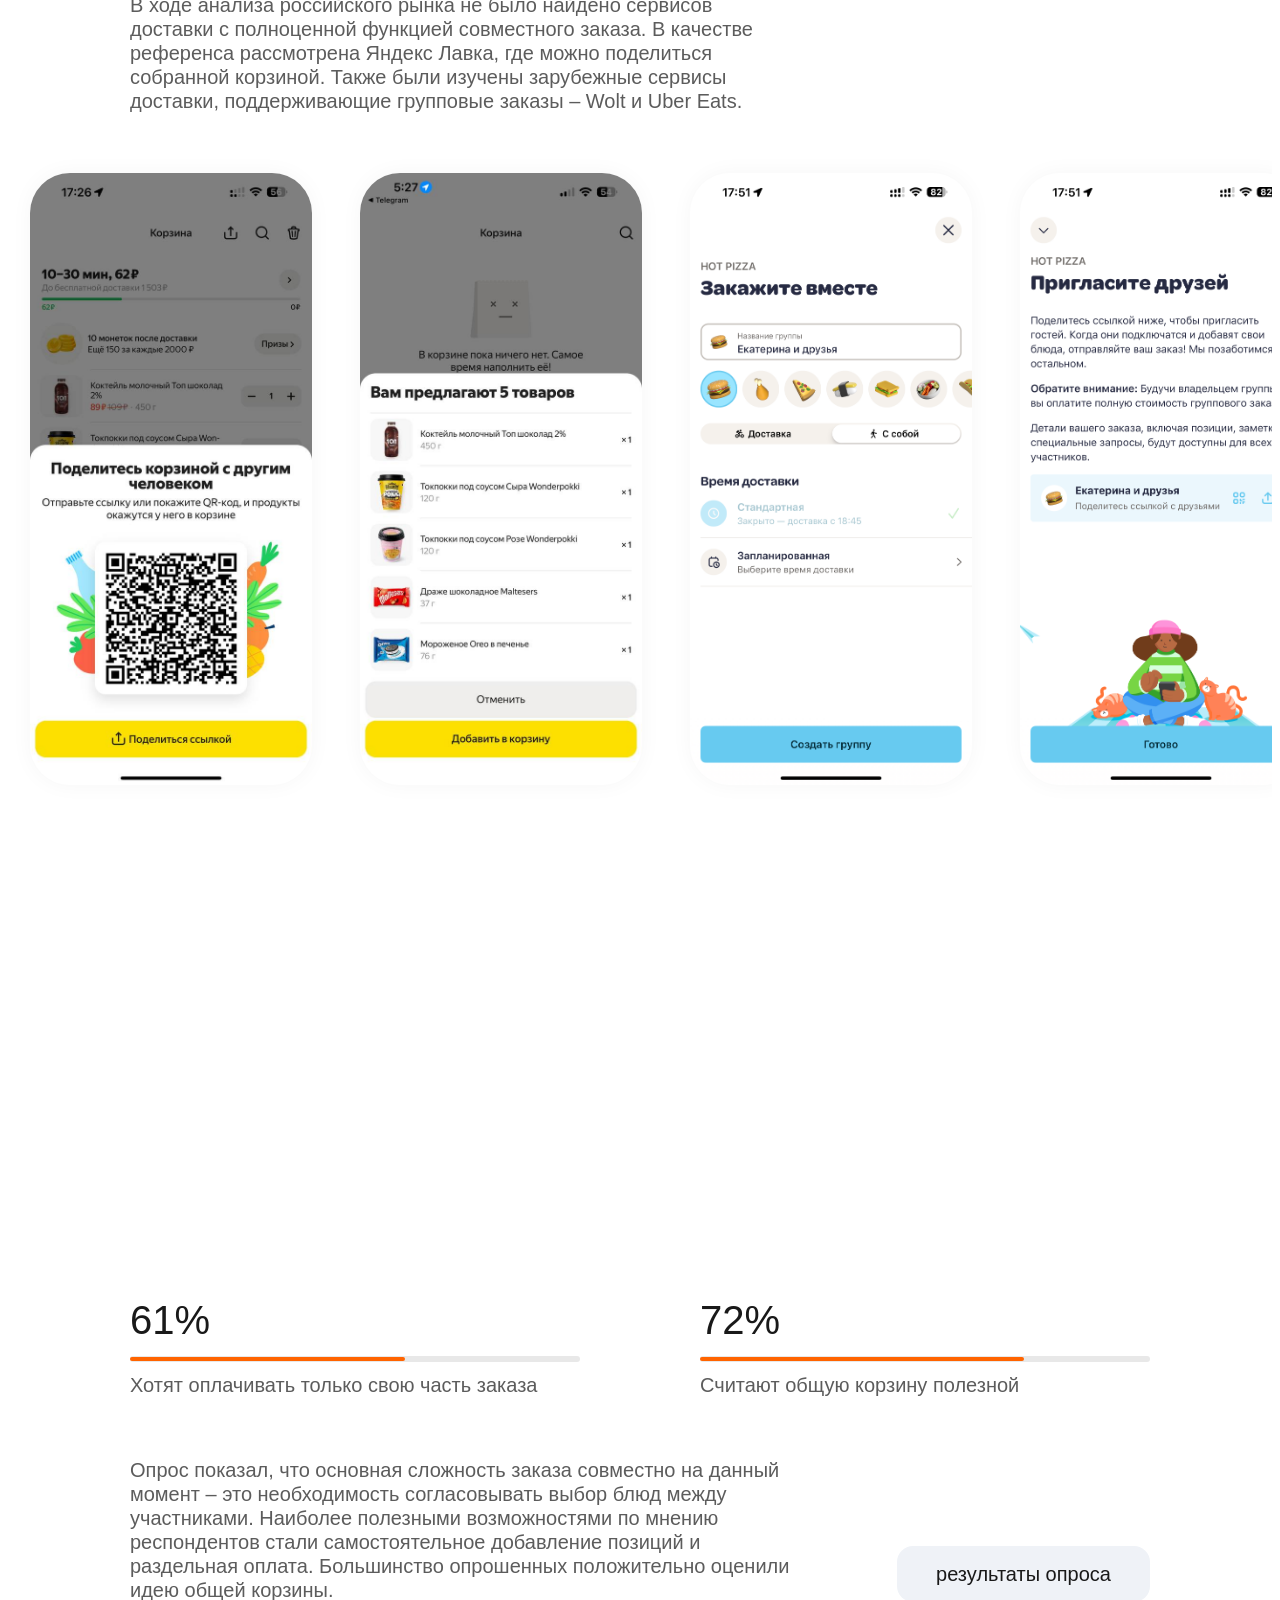
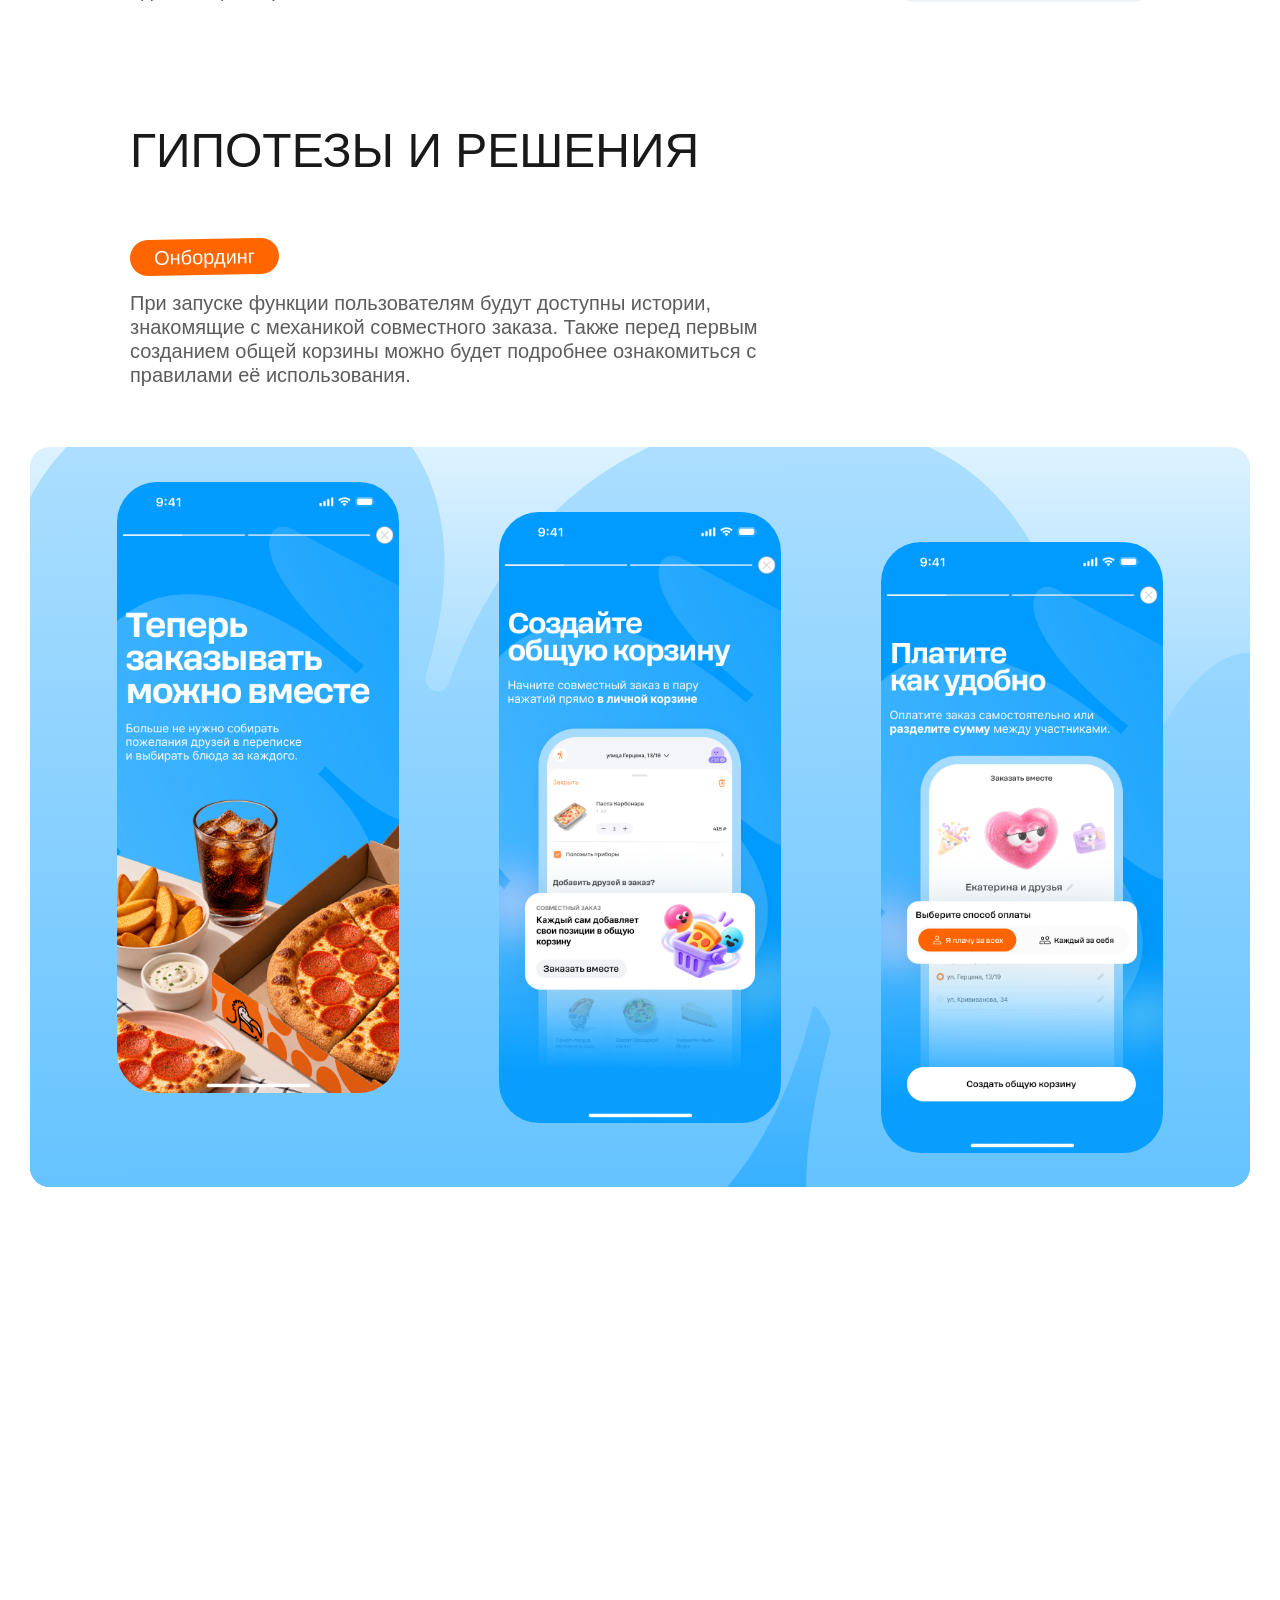
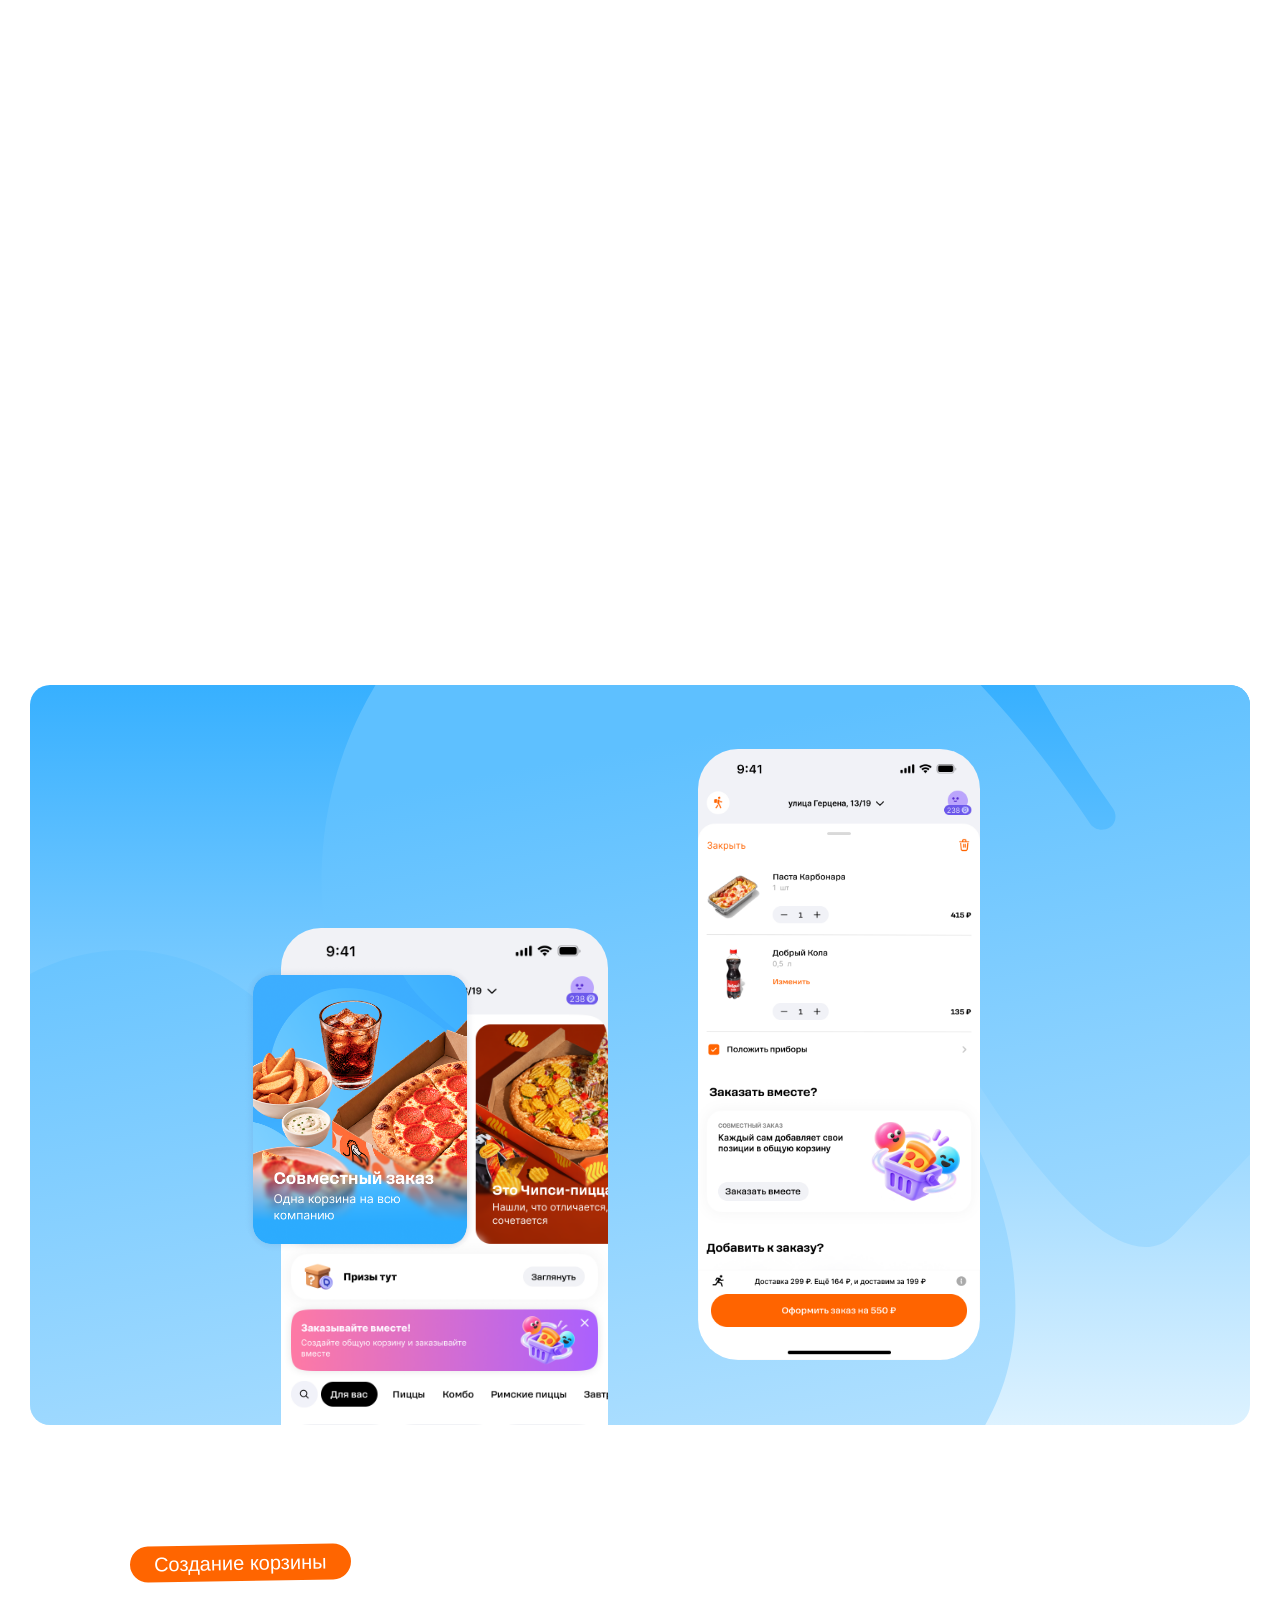
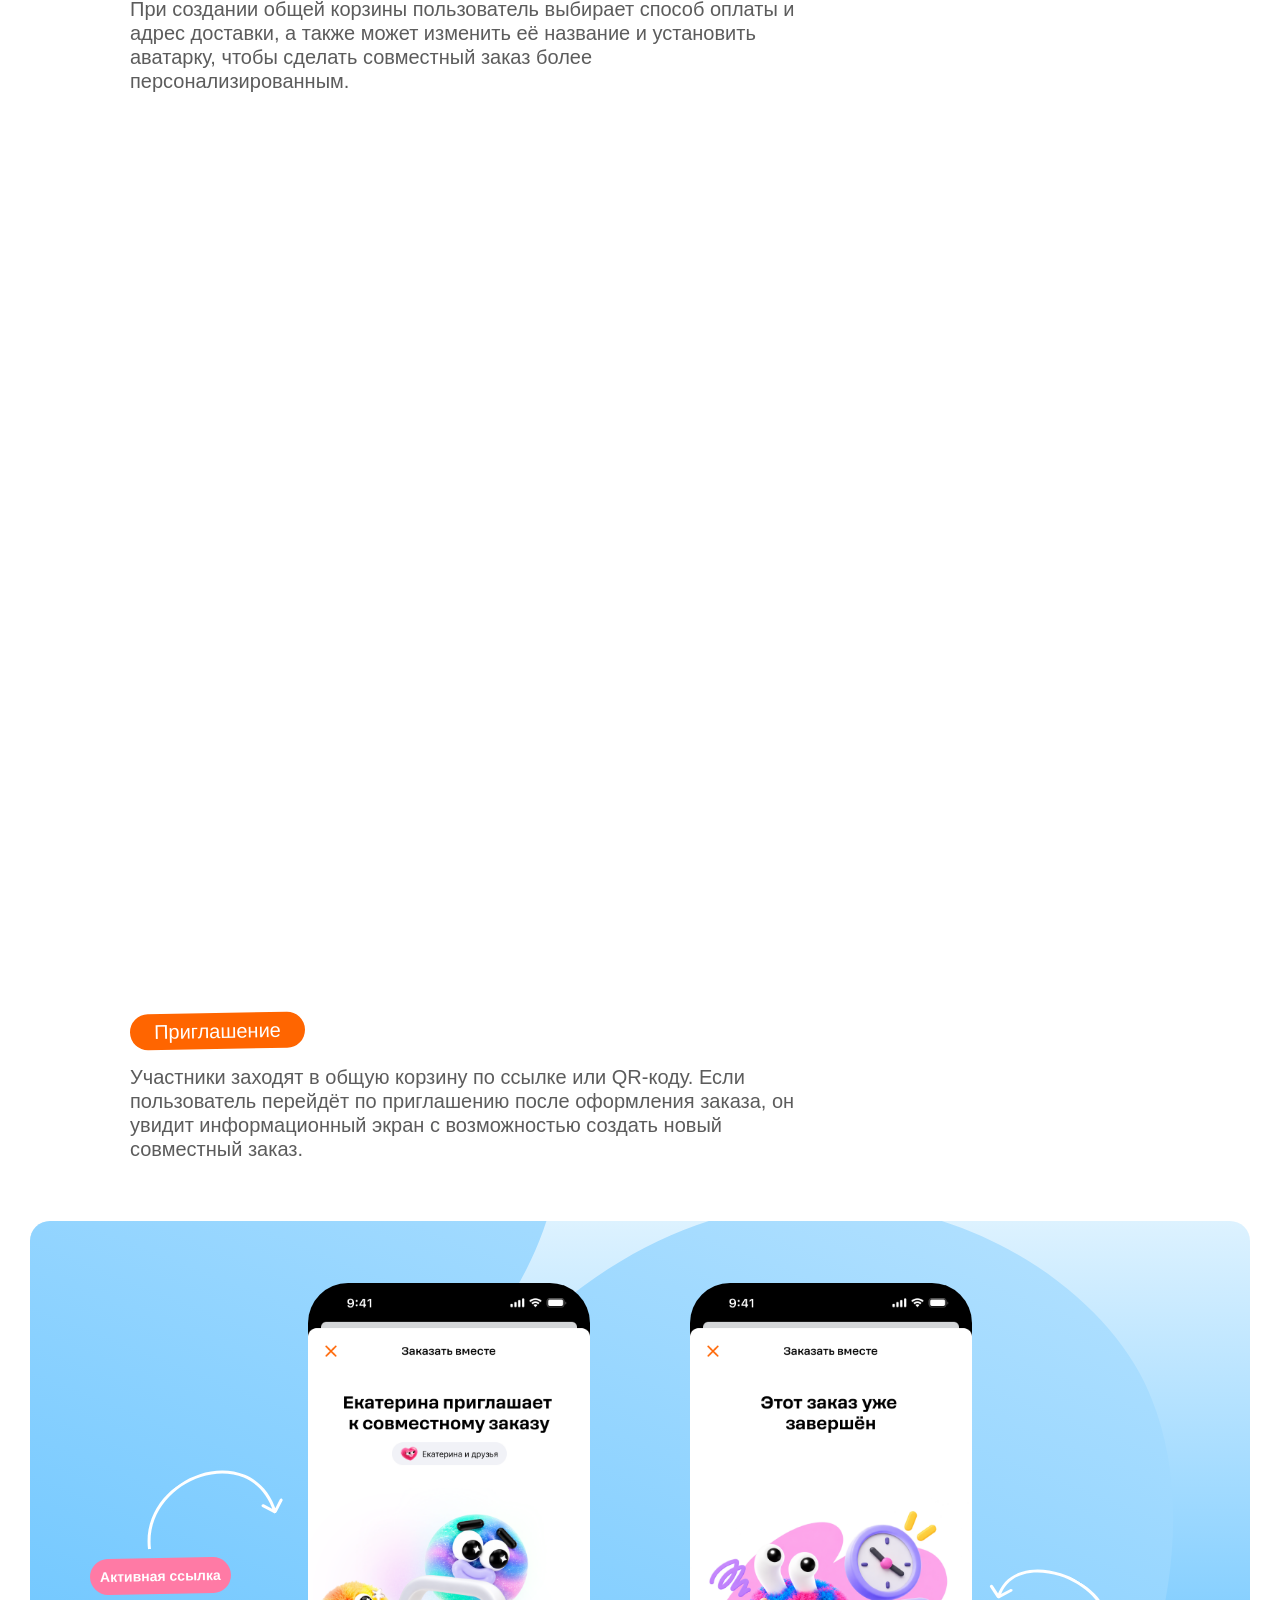
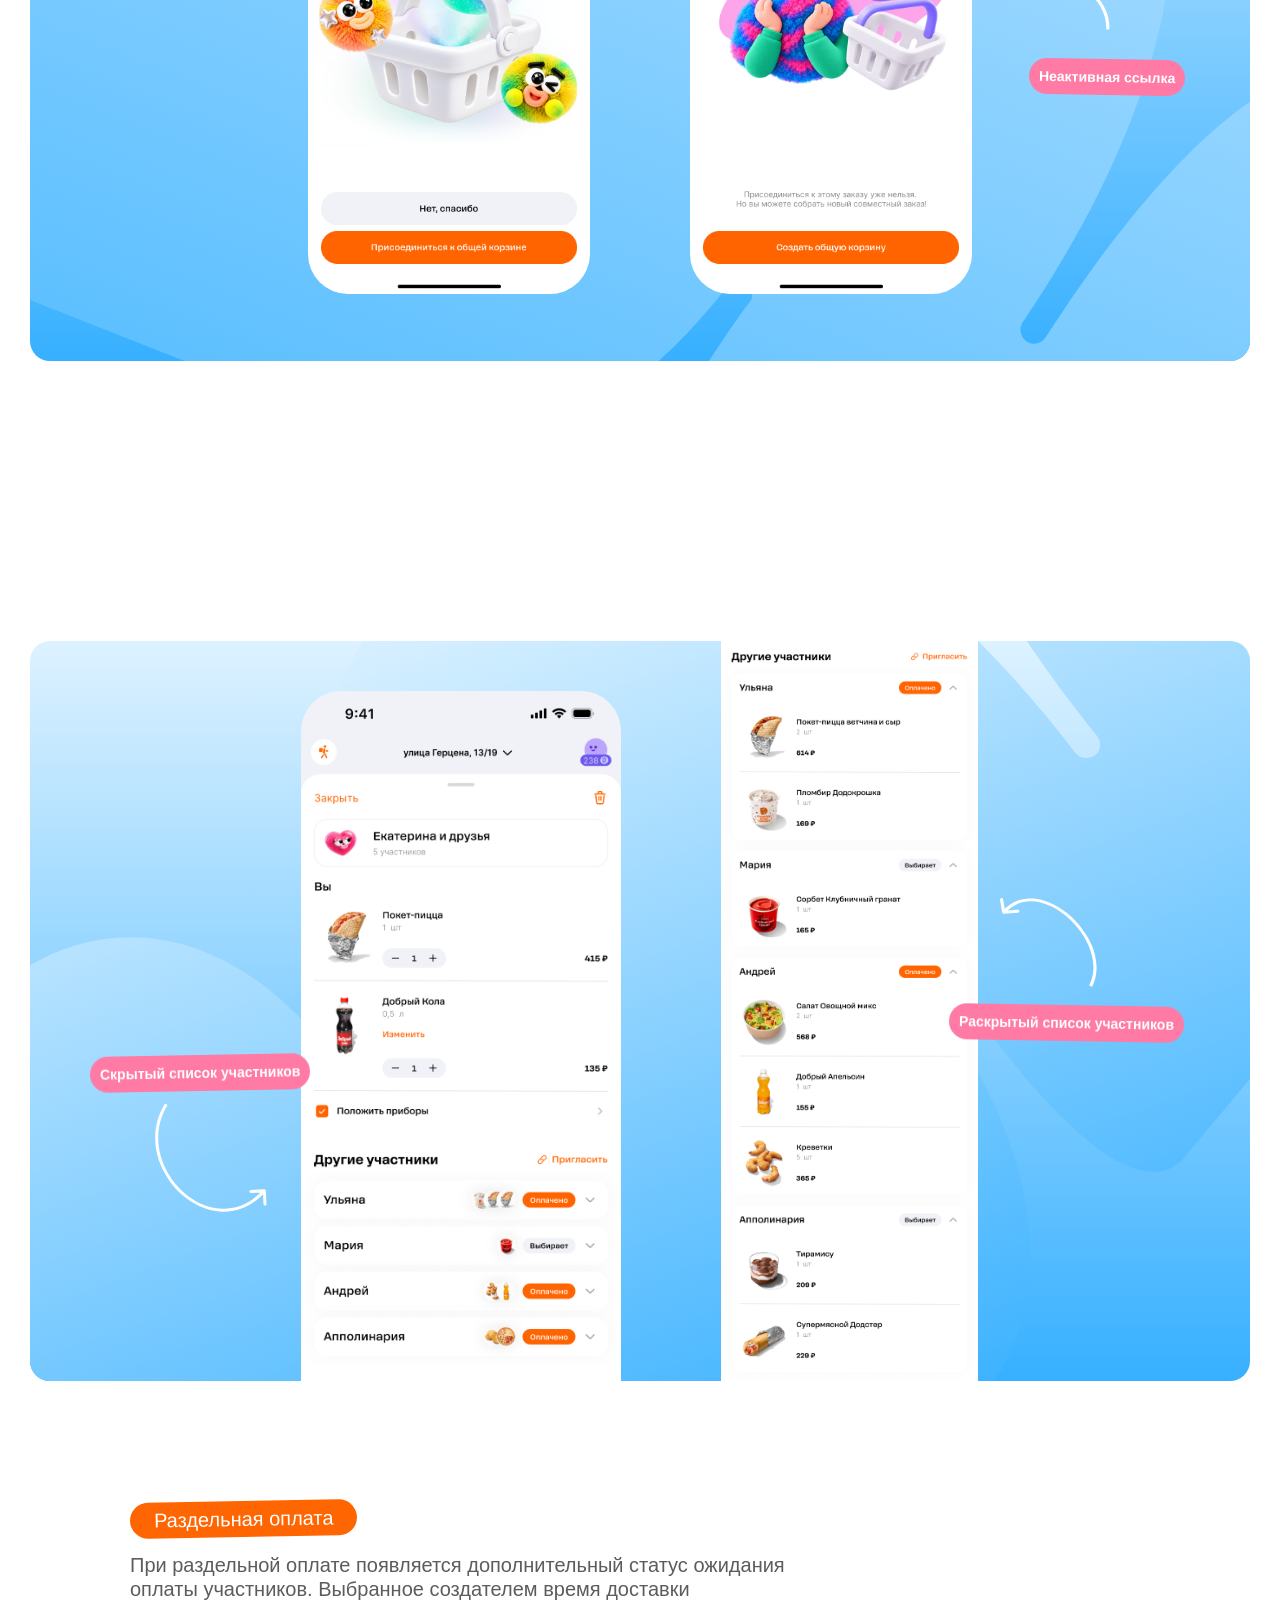
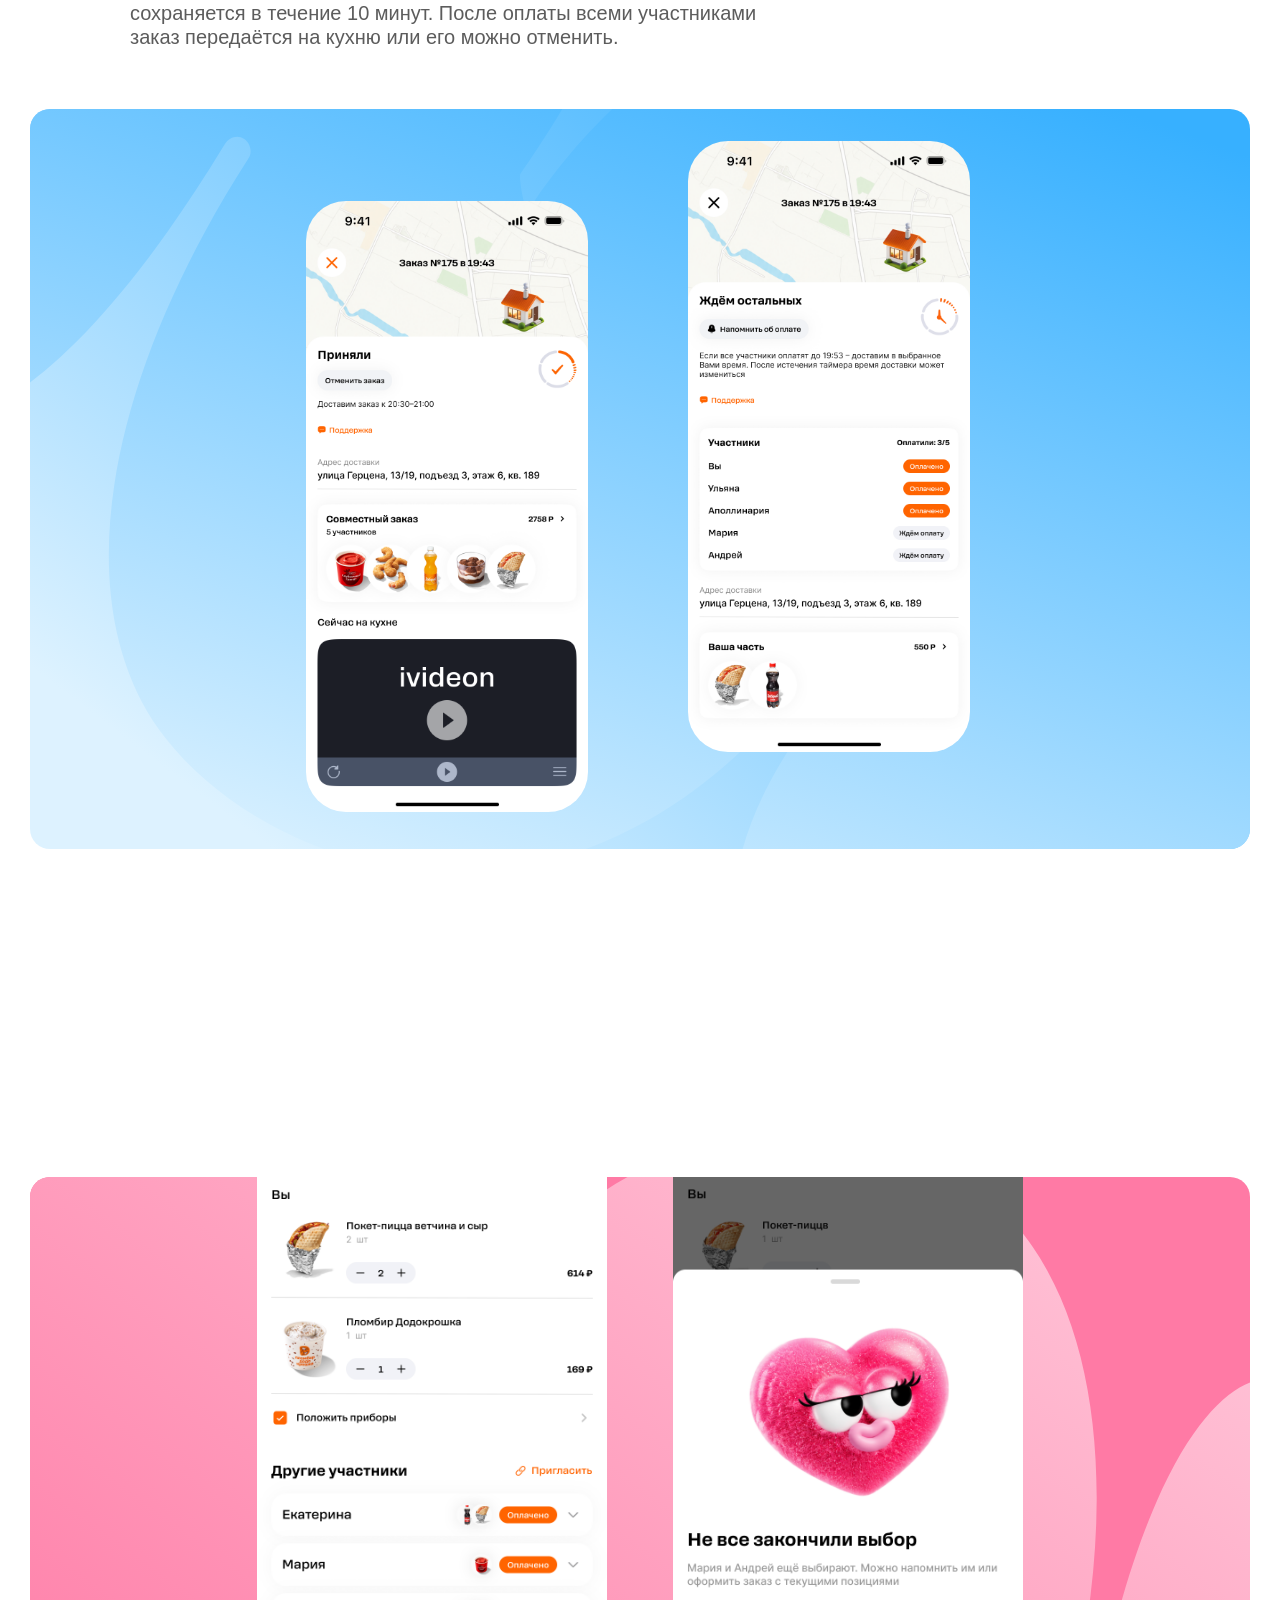
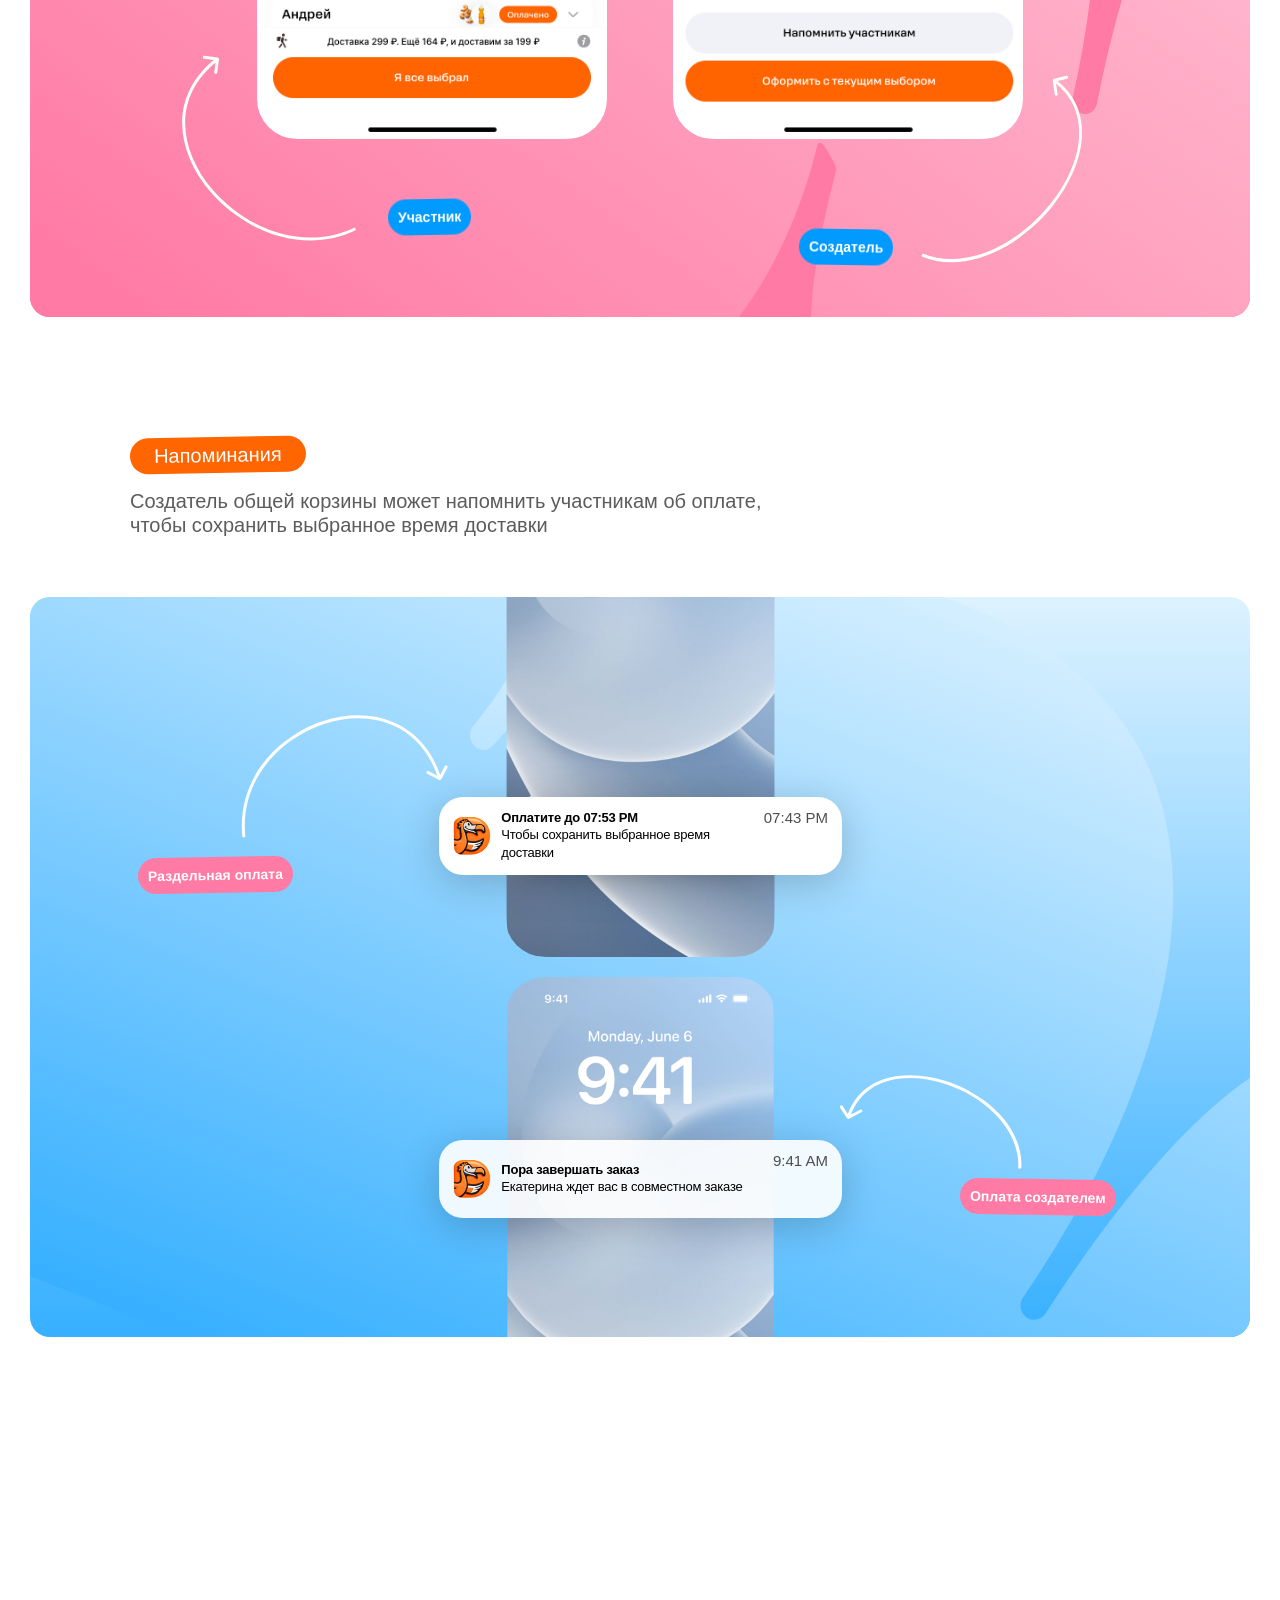
==== commit 579e9b08: "3" ====
--- a/projects/project-1/index.html
+++ b/projects/project-1/index.html
@@ -1 +1 @@
-<!doctype html><html lang="ru"><head><meta charset="utf-8"><meta name="viewport" content="width=device-width,initial-scale=1"><title>Екатерина Жиркова — продуктовый дизайнер</title><link rel="stylesheet" href="../../style.css?v=14"></head><body><div id="app"></div><script src="../../main.js?v=12"></script></body></html>
+<!doctype html><html lang="ru"><head><meta charset="utf-8"><meta name="viewport" content="width=device-width,initial-scale=1"><title>Додо Пицца — Екатерина Жиркова</title><link rel="stylesheet" href="../../style.css?v=14"><link rel="stylesheet" href="mobile.css?v=1"></head><body><div id="app"></div><script src="../../main.js?v=12"></script><script src="mobile.js?v=1"></script></body></html>
--- a/projects/project-1/mobile.css
+++ b/projects/project-1/mobile.css
@@ -0,0 +1,89 @@
+.project-mobile{display:none}
+@media(max-width:700px){
+  .project{display:none}
+  .project-mobile{display:flex;flex-direction:column;width:100%;max-width:393px;margin:0 auto;background:#fff;overflow:hidden;color:#191919;font-family:"SF Pro",-apple-system,BlinkMacSystemFont,sans-serif}
+  .project-mobile h1,.project-mobile h2,.project-mobile h3,.project-mobile p{margin:0}
+  .mobile-cover{position:relative;width:100%;height:673px;flex:none;overflow:hidden;border-radius:0 0 20px 20px;background:linear-gradient(180deg,#ff6400 0%,#ffb180 100%);color:#fff}
+  .mobile-project-nav{position:absolute;left:20px;right:20px;top:28px;display:flex;align-items:center;justify-content:space-between;z-index:4;font-size:14px;line-height:20px}
+  .mobile-project-nav a{display:flex;align-items:center;font-size:16px}
+  .mobile-project-nav img{width:24px;height:24px}
+  .mobile-cover h1{position:absolute;left:16px;top:112px;width:calc(100% - 32px);font-family:Inter,"SF Pro",sans-serif;font-size:clamp(54px,16.285vw,64px);font-weight:700;line-height:66px;letter-spacing:-.06em;white-space:nowrap;z-index:1}
+  .mobile-cover-icon{position:absolute;left:16px;top:188px;width:131px;height:131px;object-fit:contain;z-index:2}
+  .mobile-cover-phone{position:absolute;left:50%;top:188px;width:323px;height:444px;transform:translateX(-50%);overflow:hidden;z-index:3}
+  .mobile-cover-phone img{position:absolute;left:-32.35%;top:-14.68%;width:168.07%;height:122.32%;max-width:none}
+  .mobile-description,.mobile-research,.mobile-hypotheses,.mobile-payment{display:flex;flex-direction:column;width:100%}
+  .mobile-description{gap:40px;margin-top:64px}
+  .mobile-intro,.mobile-facts,.mobile-benchmark,.mobile-surveys,.mobile-hypotheses,.mobile-solution{padding-left:12px;padding-right:12px}
+  .mobile-intro h2,.mobile-benchmark h2,.mobile-surveys h2,.mobile-hypotheses h2{font-size:30px;font-weight:400;line-height:1.1;text-transform:uppercase}
+  .mobile-intro p,.mobile-benchmark>p,.mobile-surveys>p,.mobile-fact p,.mobile-solution>p{font-size:14px;font-weight:400;line-height:20px}
+  .mobile-intro p,.mobile-benchmark>p,.mobile-surveys>p,.mobile-fact p,.mobile-solution>p,.mobile-survey-conclusion{color:#5c5c5c}
+  .mobile-intro h2{margin-bottom:24px}
+  .mobile-intro p{margin-bottom:24px}
+  .mobile-link-pill{display:flex;align-items:center;justify-content:center;width:max-content;min-width:180px;height:43px;padding:0 32px;border:0;border-radius:12px;background:#eff2f7;color:#191919;font:inherit;font-size:16px;line-height:19px;cursor:pointer}
+  .mobile-opening-shot{position:relative;align-self:flex-start;width:calc(100% - 40px);height:220px;margin-left:12px;overflow:hidden;border-radius:20px;background:#ff7aa5}
+  .mobile-opening-vector{position:absolute;inset:-14px auto auto -1px;width:100%;height:248px;object-fit:cover}
+  .mobile-opening-art{position:absolute;left:50%;top:50%;width:340px;height:255px;max-width:none;object-fit:contain;transform:translate(-50%,-50%)}
+  .mobile-facts{display:flex;flex-direction:column;gap:32px}
+  .mobile-fact h3{display:table;margin-bottom:12px;padding:6px 18px;border:1px solid #ff6400;border-radius:200px;color:#ff6400;font-size:16px;font-weight:400;line-height:17px}
+  .mobile-research{gap:64px;margin-top:64px}
+  .mobile-benchmark>p{margin-top:24px}
+  .mobile-benchmark-track{display:flex;gap:16px;width:calc(100% + 12px);height:286px;margin-top:24px;padding:0 12px 0 0;overflow-x:auto;overflow-y:hidden;scroll-snap-type:x proximity;scrollbar-width:none}
+  .mobile-benchmark-track::-webkit-scrollbar{display:none}
+  .mobile-benchmark-track img{width:132px;height:286px;flex:none;object-fit:cover;border-radius:12px;box-shadow:0 0 22px rgba(0,0,0,.04);scroll-snap-align:start}
+  .mobile-surveys>p{margin-top:32px}
+  .mobile-survey-results{display:flex;flex-direction:column;gap:32px;margin-top:32px}
+  .mobile-survey-result{display:flex;flex-direction:column;gap:12px}
+  .mobile-survey-result strong{font-size:24px;font-weight:400;line-height:29px}
+  .mobile-survey-bar{height:6px;border-radius:3px;background:#e8e8e8}
+  .mobile-survey-bar i{display:block;height:4px;margin-top:1px;border-radius:2px;background:#ff6400}
+  .mobile-survey-result span{font-size:16px;line-height:22px;color:#5c5c5c}
+  .mobile-survey-conclusion{max-width:none;margin-top:32px!important;font-size:14px;line-height:20px}
+  .mobile-surveys .mobile-link-pill{min-width:283px;margin-top:32px}
+  .mobile-hypotheses{gap:32px;margin-top:64px}
+  .mobile-solution{display:flex;flex-direction:column;gap:16px;margin-top:64px}
+  .mobile-hypotheses .mobile-solution{margin-top:0;padding:0}
+  .mobile-hypotheses .mobile-solution .mobile-shot{margin-top:0}
+  .mobile-chip{display:table;align-self:flex-start;padding:6px 18px;border-radius:200px;background:#ff6400;color:#fff;font-size:16px;font-weight:400;line-height:21px;transform:rotate(-1deg)}
+  .mobile-solution>p{color:#5c5c5c}
+  .mobile-shot{position:relative;width:100%;height:240px;flex:none;overflow:hidden;border-radius:20px;background:#eff2f7}
+  .mobile-shot-vector{position:absolute;left:50%;top:50%;width:100%;height:272px;max-width:none;object-fit:cover;transform:translate(-50%,-50%)}
+  .mobile-phones{position:absolute;left:50%;top:50%;display:flex;gap:16px;align-items:center;transform:translate(-50%,-50%)}
+  .mobile-phones img{width:100px;height:217px;flex:none;max-width:none;object-fit:cover;border-radius:12px;box-shadow:6px 7px 22px rgba(0,0,0,.1)}
+  .shot-onboarding-extra{margin:-16px 0 0;width:100%;background:linear-gradient(180deg,#37b0ff,#ddf2ff)}
+  .shot-onboarding-extra .mobile-phones img{box-shadow:6px 7px 22px rgba(0,0,0,.1)}
+  .shot-entry,.shot-invite,.shot-basket,.shot-split,.shot-reminders{background:linear-gradient(180deg,#ddf2ff,#37b0ff)}
+  .shot-create,.shot-owner{background:#ff7aa5}
+  .shot-entry .mobile-phones{left:50%}
+  .shot-entry .mobile-phones img{opacity:.65}
+  .shot-entry-story,.shot-entry-banner,.shot-entry-promo{position:absolute;max-width:none;object-fit:contain}
+  .shot-entry-story{left:63px;top:38px;width:70px;height:87px}
+  .shot-entry-banner{left:64px;top:136px;width:109px;height:30px}
+  .shot-entry-promo{right:55px;top:145px;width:118px;height:54px}
+  .shot-invite .mobile-phones,.shot-basket .mobile-phones,.shot-split .mobile-phones,.shot-owner .mobile-phones{left:50%}
+  .shot-basket .mobile-phones img:first-child{height:278px;object-position:top}
+  .shot-basket .mobile-phones img:last-child{height:651px;object-position:top}
+  .mobile-callout{position:absolute;z-index:3;display:block;padding:4px 8px;border-radius:300px;background:#ff7aa5;color:#fff;font-family:Inter,Arial,sans-serif;font-size:8px;font-weight:700;line-height:10px;white-space:nowrap}
+  .mobile-arrow{position:absolute;z-index:3;max-width:none;object-fit:contain}
+  .invite-active{left:11px;top:169px;transform:rotate(-1deg)}.invite-inactive{right:3px;top:168px;transform:rotate(1deg)}
+  .invite-arrow-left{left:12px;top:99px;width:50px;height:64px;transform:rotate(17.95deg) scaleY(-1)}.invite-arrow-right{right:10px;top:110px;width:49px;height:53px;transform:rotate(155deg)}
+  .basket-hidden{left:16px;top:16px}.basket-open{right:16px;bottom:10px}.basket-arrow-left{left:16px;top:36px;width:50px;height:64px;transform:rotate(-18deg)}.basket-arrow-right{right:16px;top:147px;width:46px;height:53px;transform:rotate(160deg)}
+  .mobile-payment{gap:64px}.mobile-payment .mobile-solution{margin-top:64px}.mobile-payment .mobile-solution+.mobile-solution{margin-top:0}.mobile-payment .mobile-solution>p{max-width:none}
+  .owner-user,.owner-creator{background:#019bff}.owner-user{left:26px;top:100px}.owner-creator{right:16px;top:121px}.owner-arrow-left{left:16px;top:125px;width:50px;height:64px}.owner-arrow-right{right:16px;top:66px;width:46px;height:53px}
+  .shot-reminders{height:260px}.shot-reminders .mobile-shot-vector{width:491px;height:345px;transform:translate(-50%,-50%) rotate(21.52deg)}
+  .reminder-screen{position:absolute;left:calc(100% - 174px);width:140px;height:300px;overflow:hidden;transform:translateX(-50%)}
+  .reminder-screen img{position:absolute;left:-24%;top:0;width:148%;height:100.1%;max-width:none}
+  .reminder-screen-top{top:-192px}.reminder-screen-bottom{top:121px}
+  .reminder-notification{position:absolute;left:calc(100% - 180px);width:240px;height:79px;max-width:none;transform:translateX(-50%)}
+  .reminder-first{top:14px}.reminder-second{top:181px}
+  .reminder-split{left:28px;top:91px}.reminder-owner{right:20px;top:124px}
+  .reminder-arrow-left{left:18px;top:22px;width:50px;height:64px;transform:rotate(17.95deg) scaleY(-1)}
+  .reminder-arrow-right{right:16px;top:149px;width:50px;height:64px;transform:rotate(-173.67deg) scaleY(-1)}
+  .mobile-project-footer{margin-top:64px;padding:0 20px 64px}
+  .mobile-project-footer>p{max-width:353px;font-size:30px;line-height:1.15}
+  .mobile-project-footer nav{display:flex;flex-wrap:wrap;gap:20px 32px;margin-top:32px;font-size:16px;line-height:19px}
+  .mobile-project-footer nav a:last-child{flex-basis:100%}
+  .mobile-reveal{opacity:0;translate:0 35px;transition:opacity 1.1s cubic-bezier(.22,1,.36,1),translate 1.1s cubic-bezier(.22,1,.36,1)}
+  .mobile-reveal.is-visible{opacity:1;translate:0 0}
+}
+@media(max-width:700px) and (prefers-reduced-motion:reduce){.mobile-reveal{opacity:1;translate:none;transition:none}}
+@media(max-width:375px){.owner-mobile-break{display:none}}
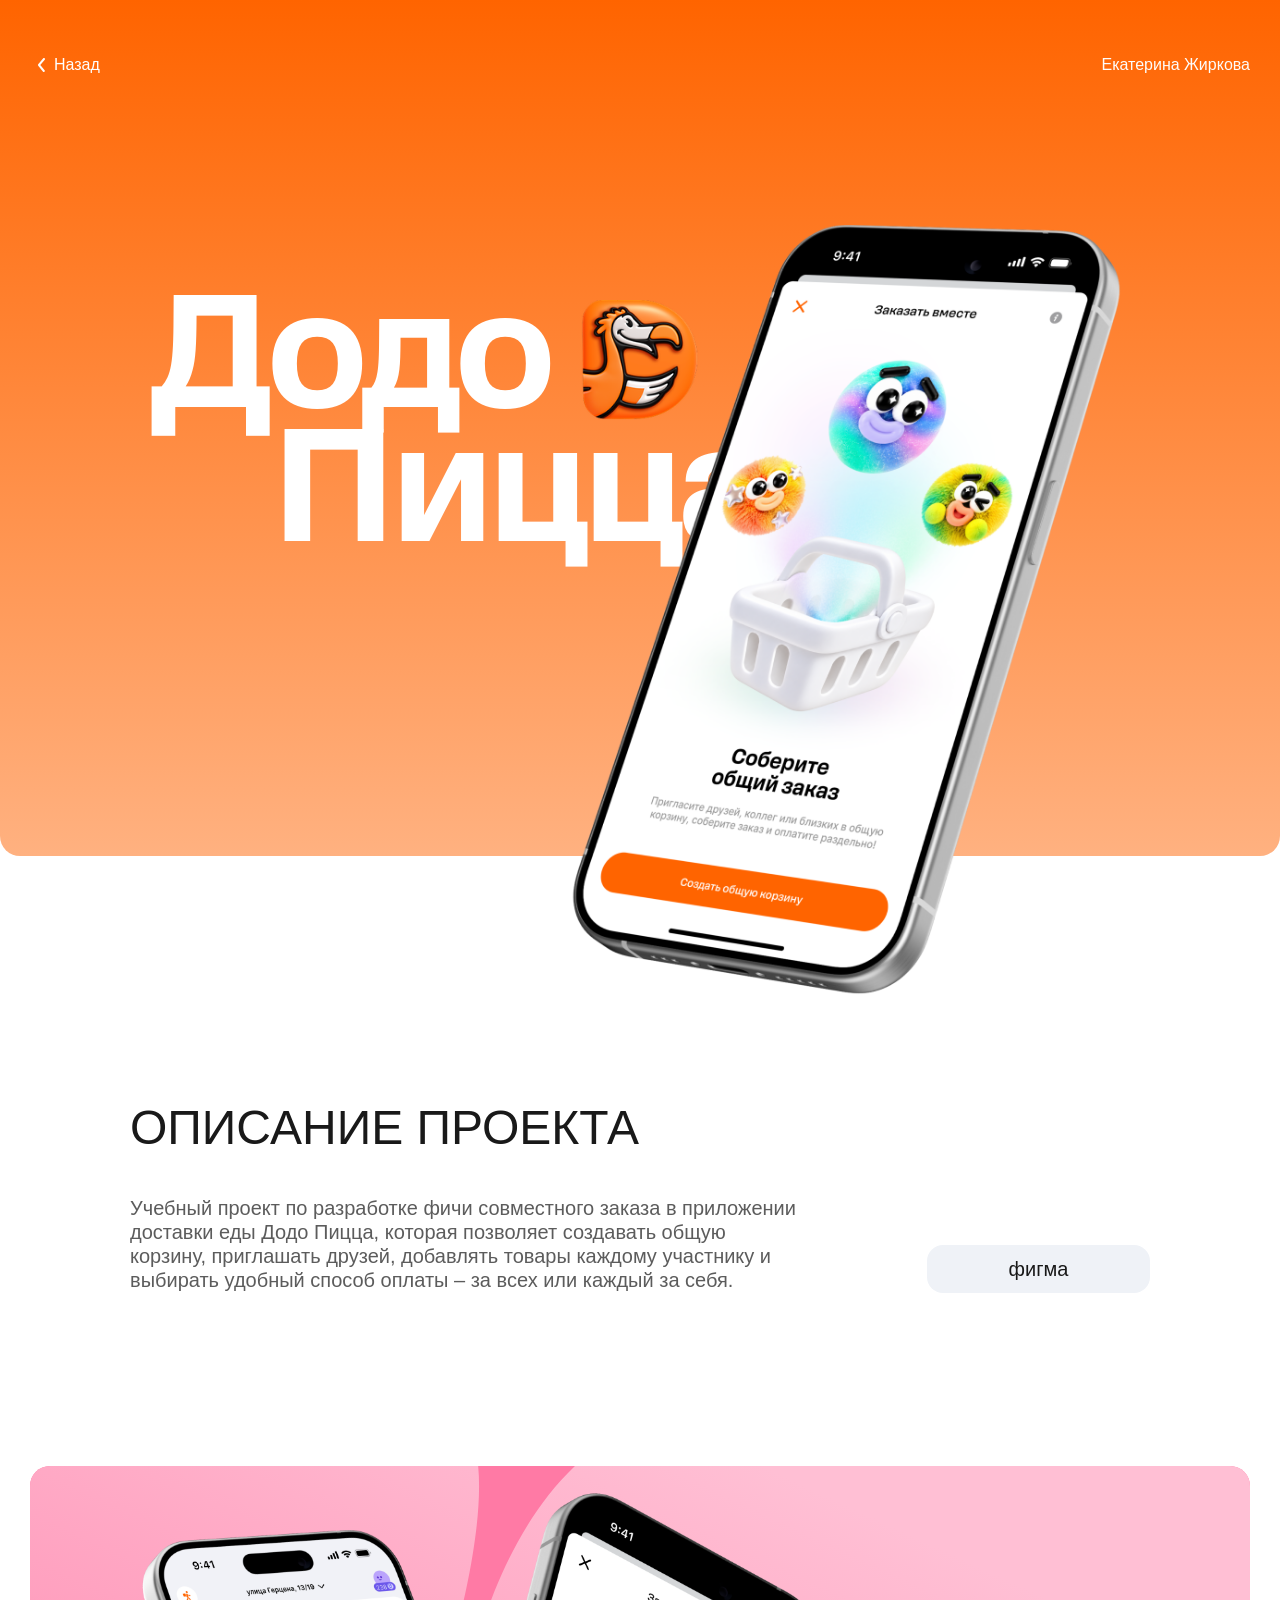
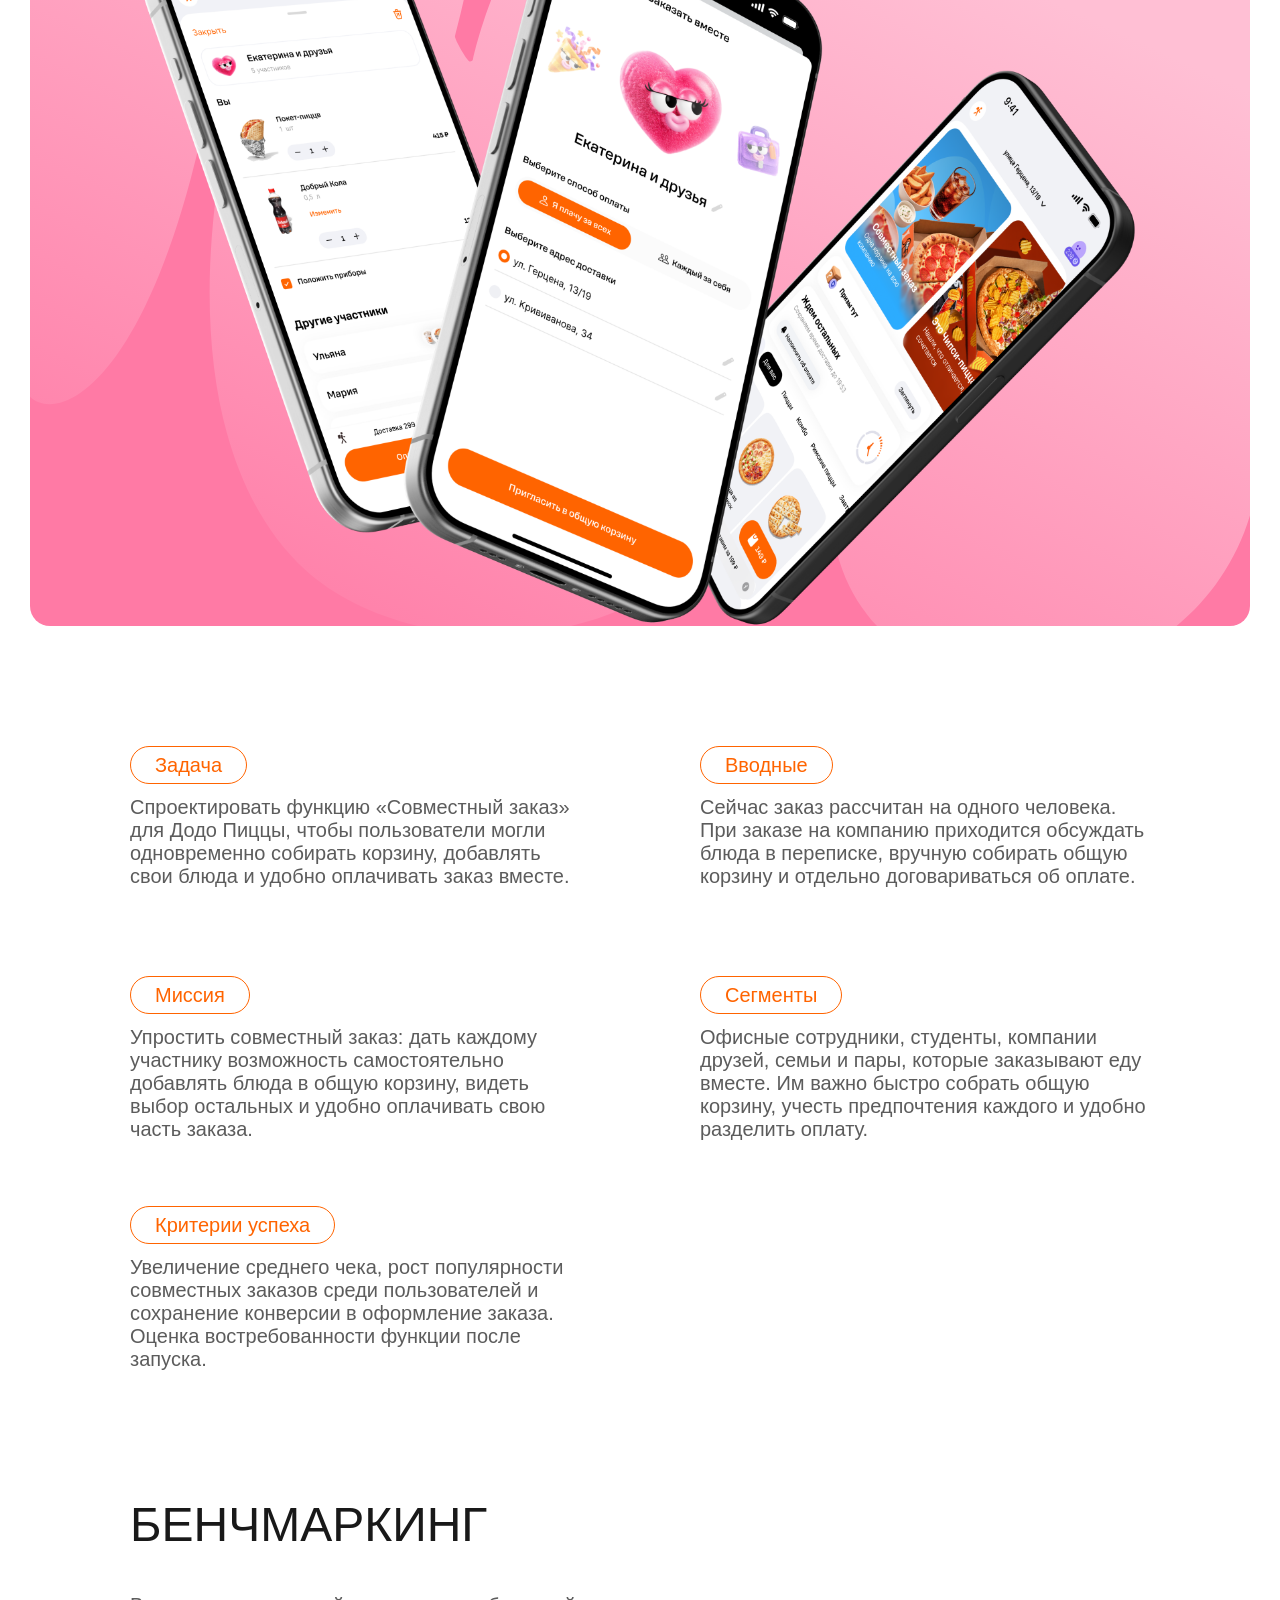
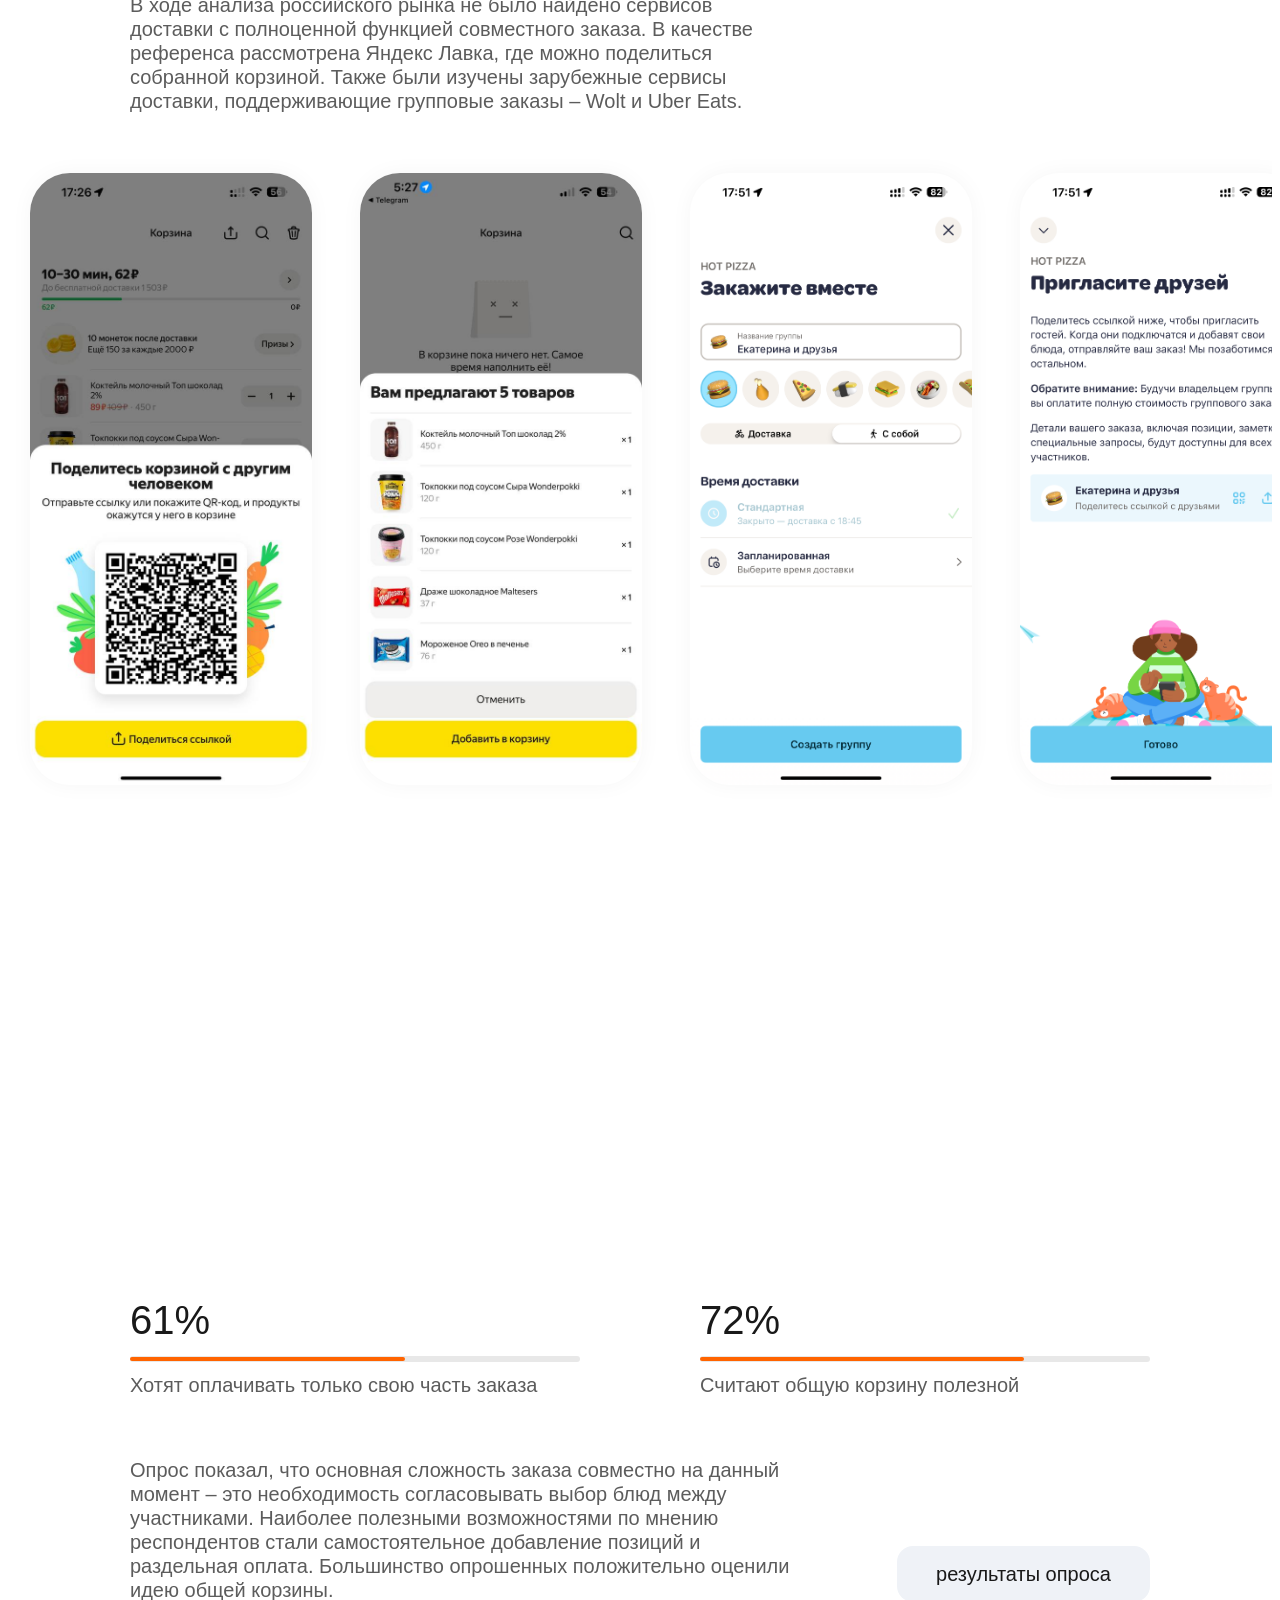
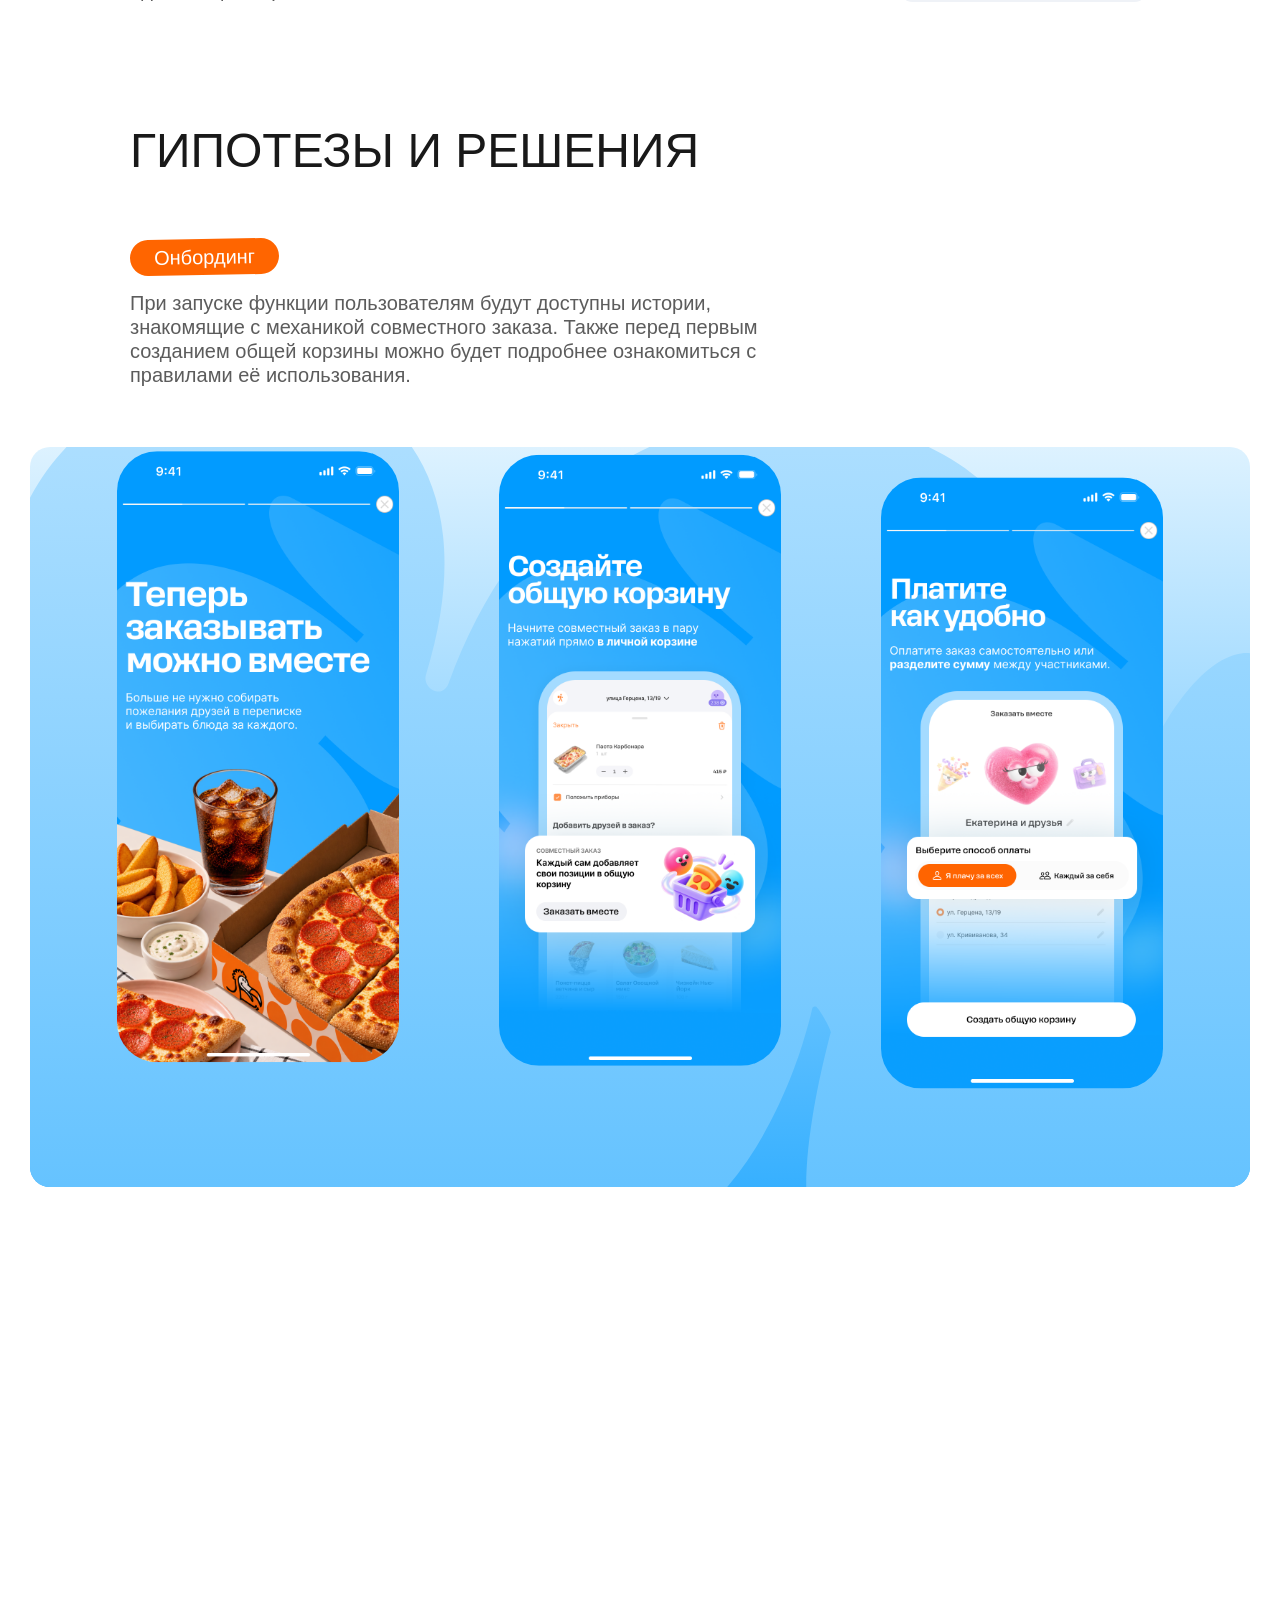
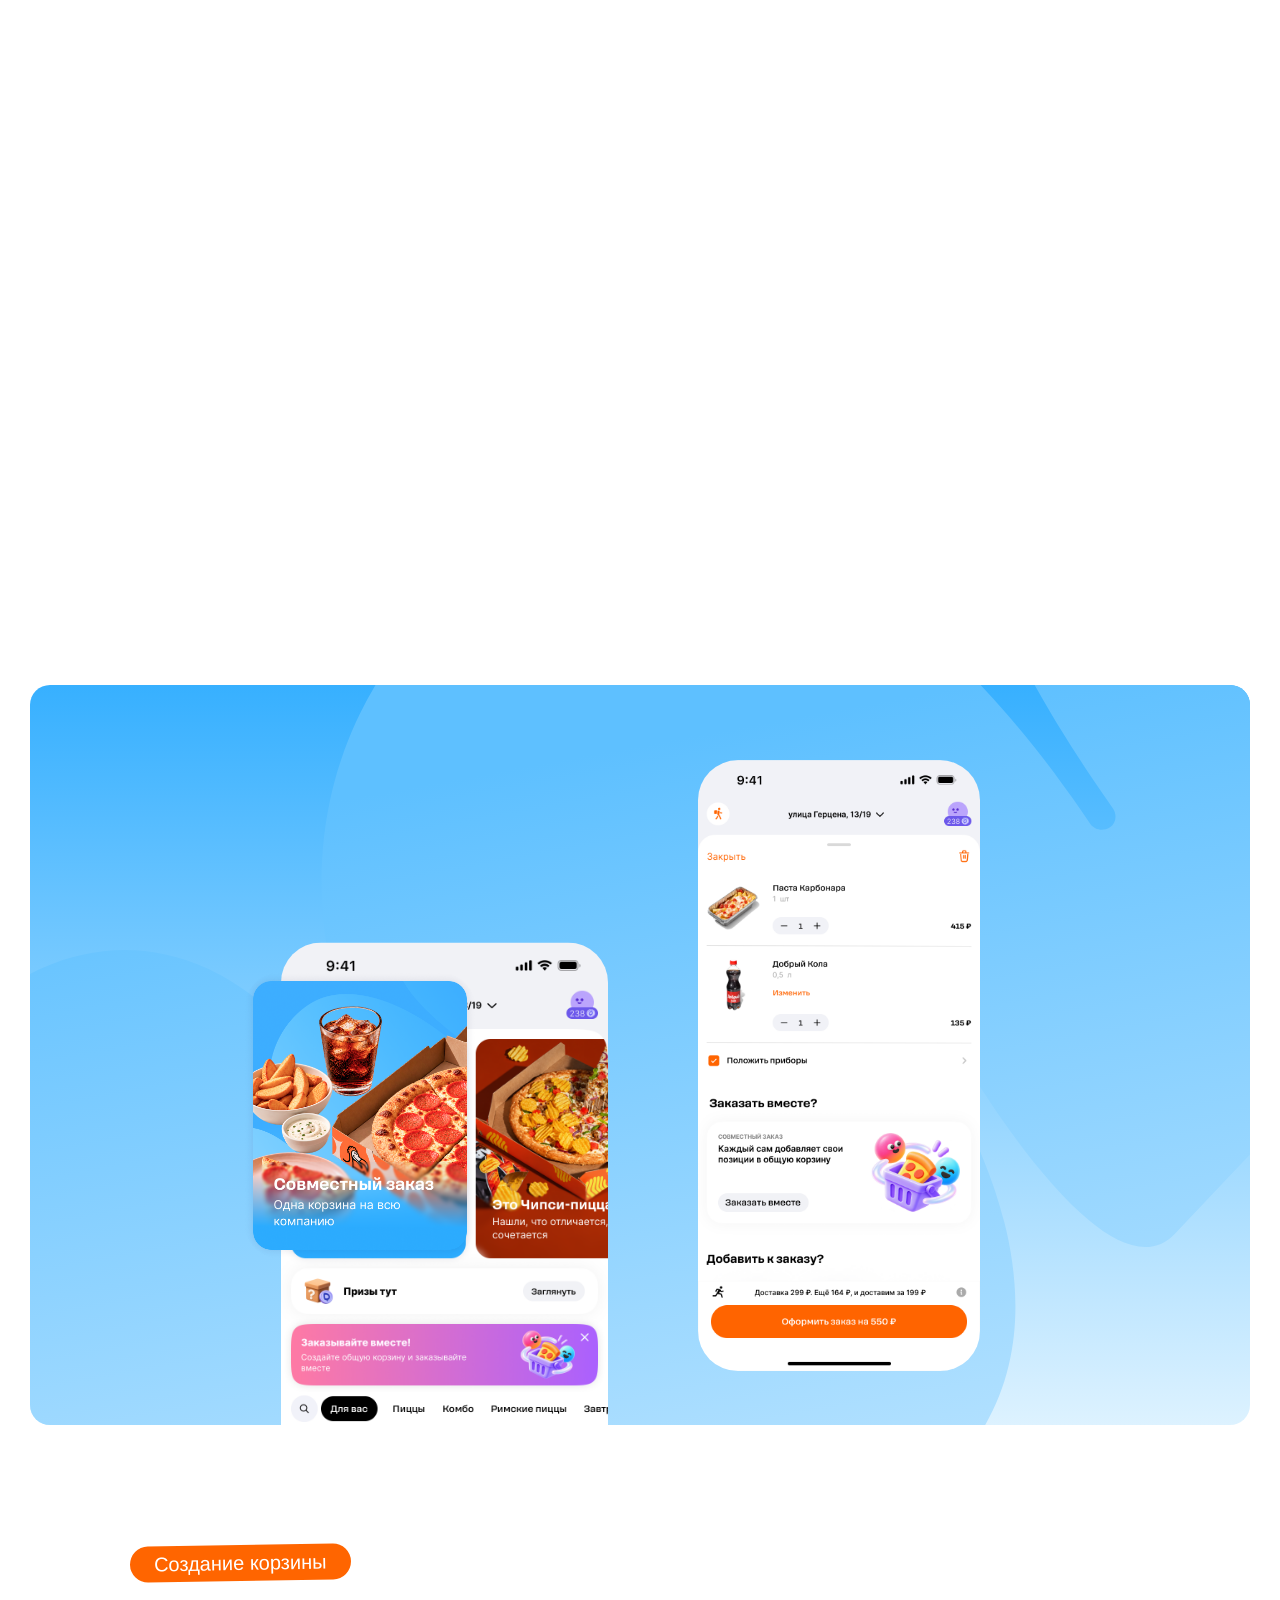
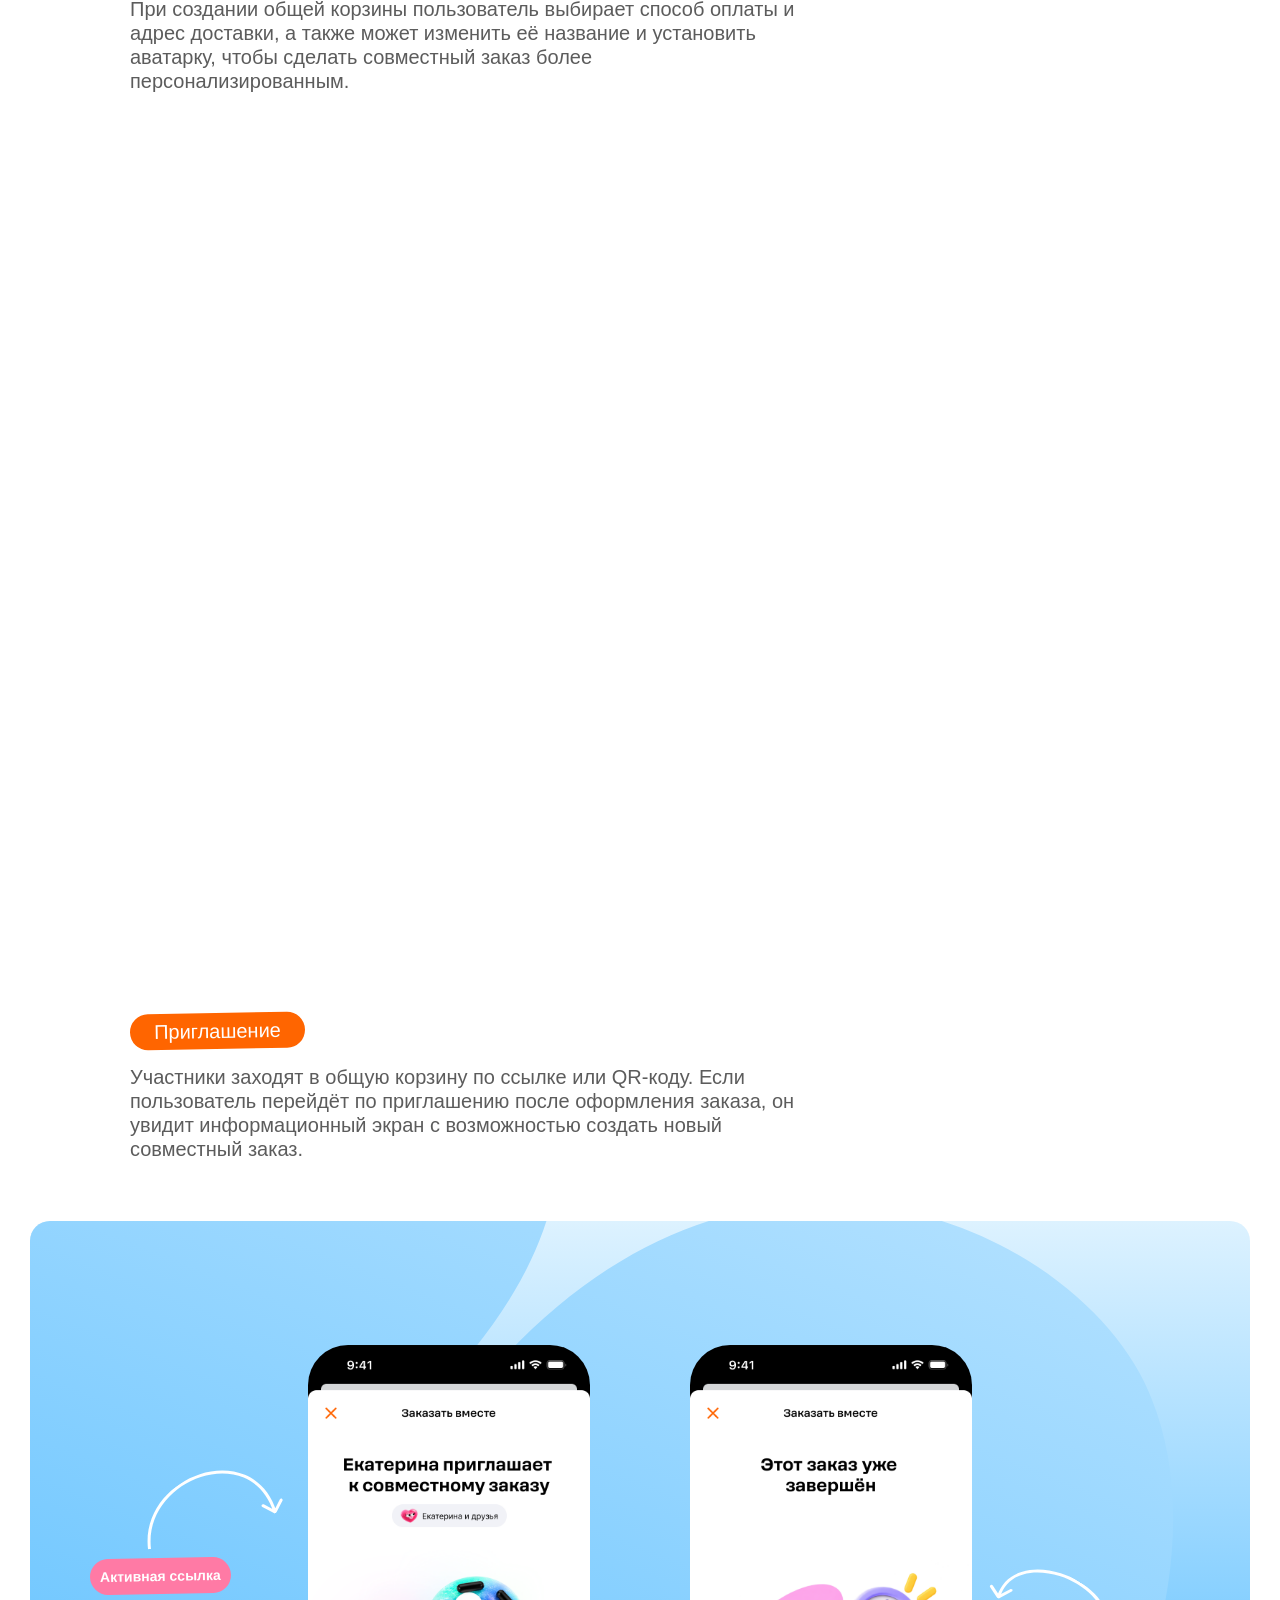
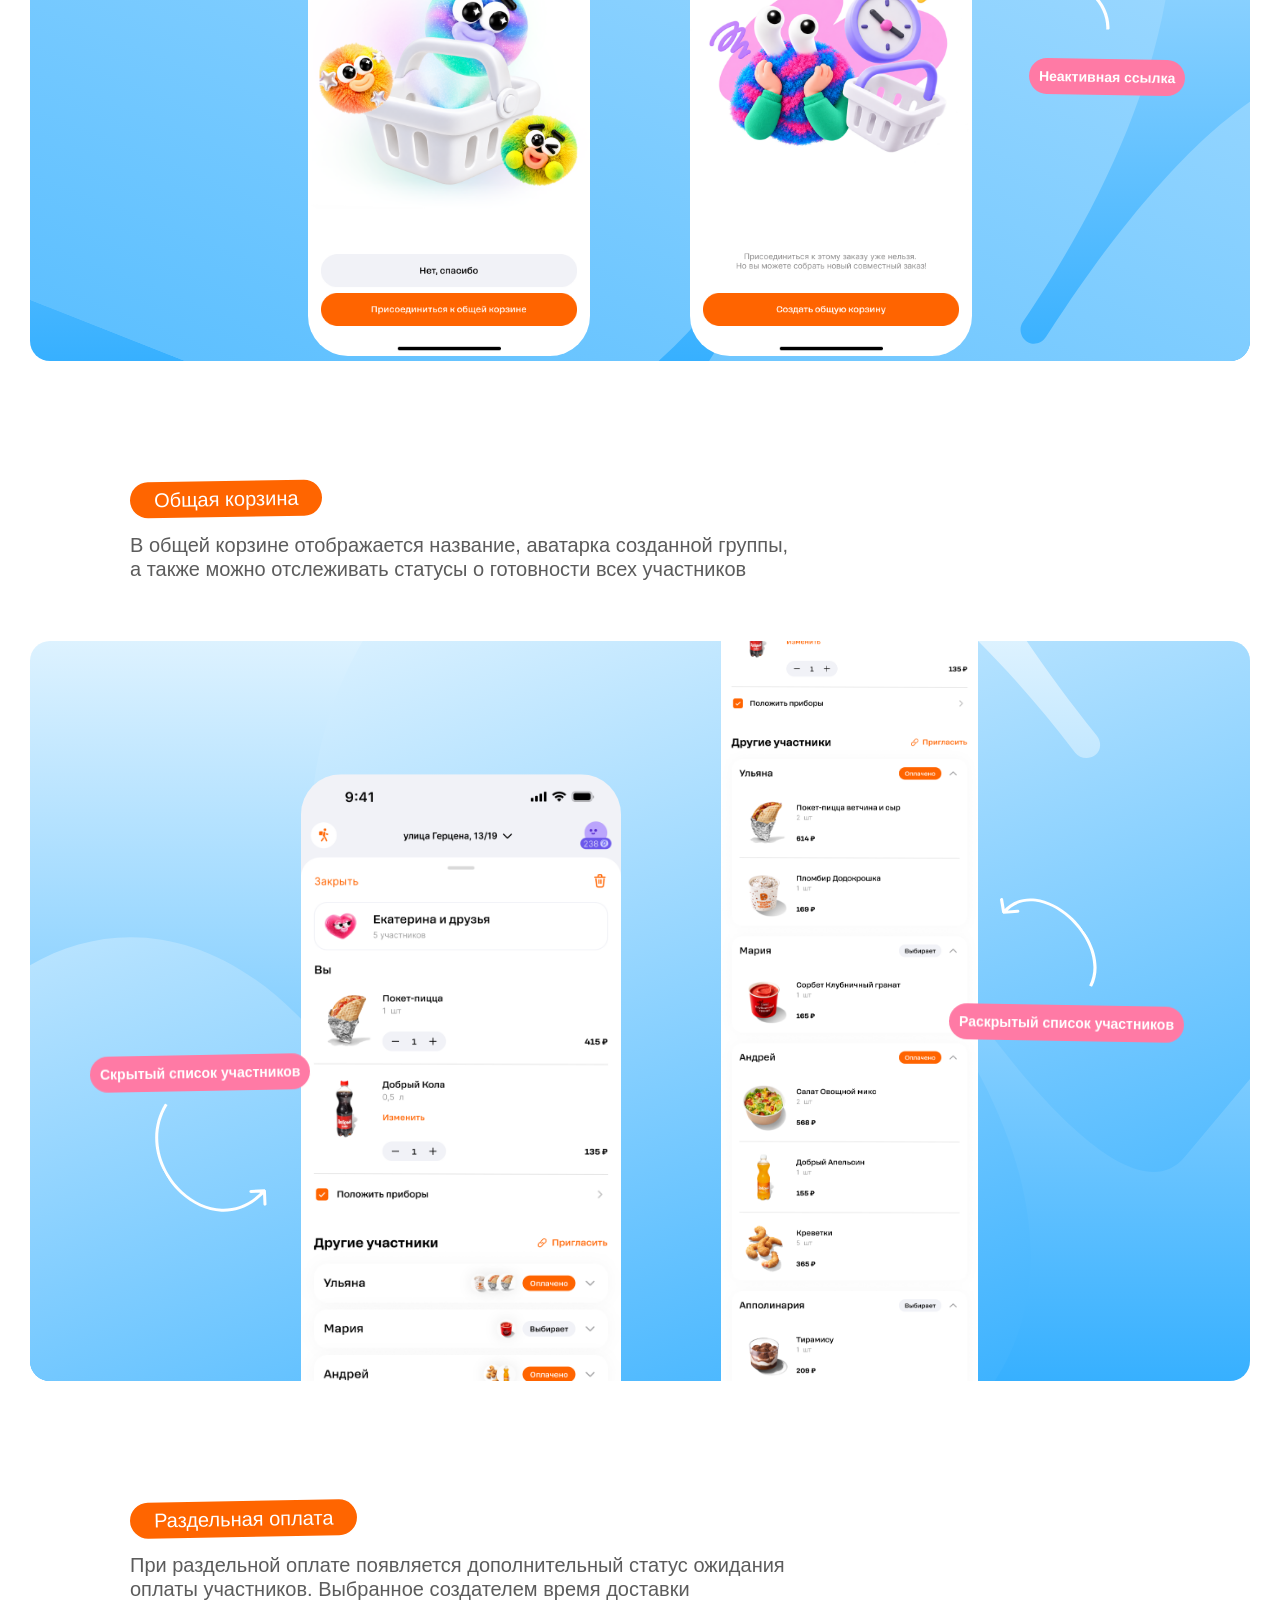
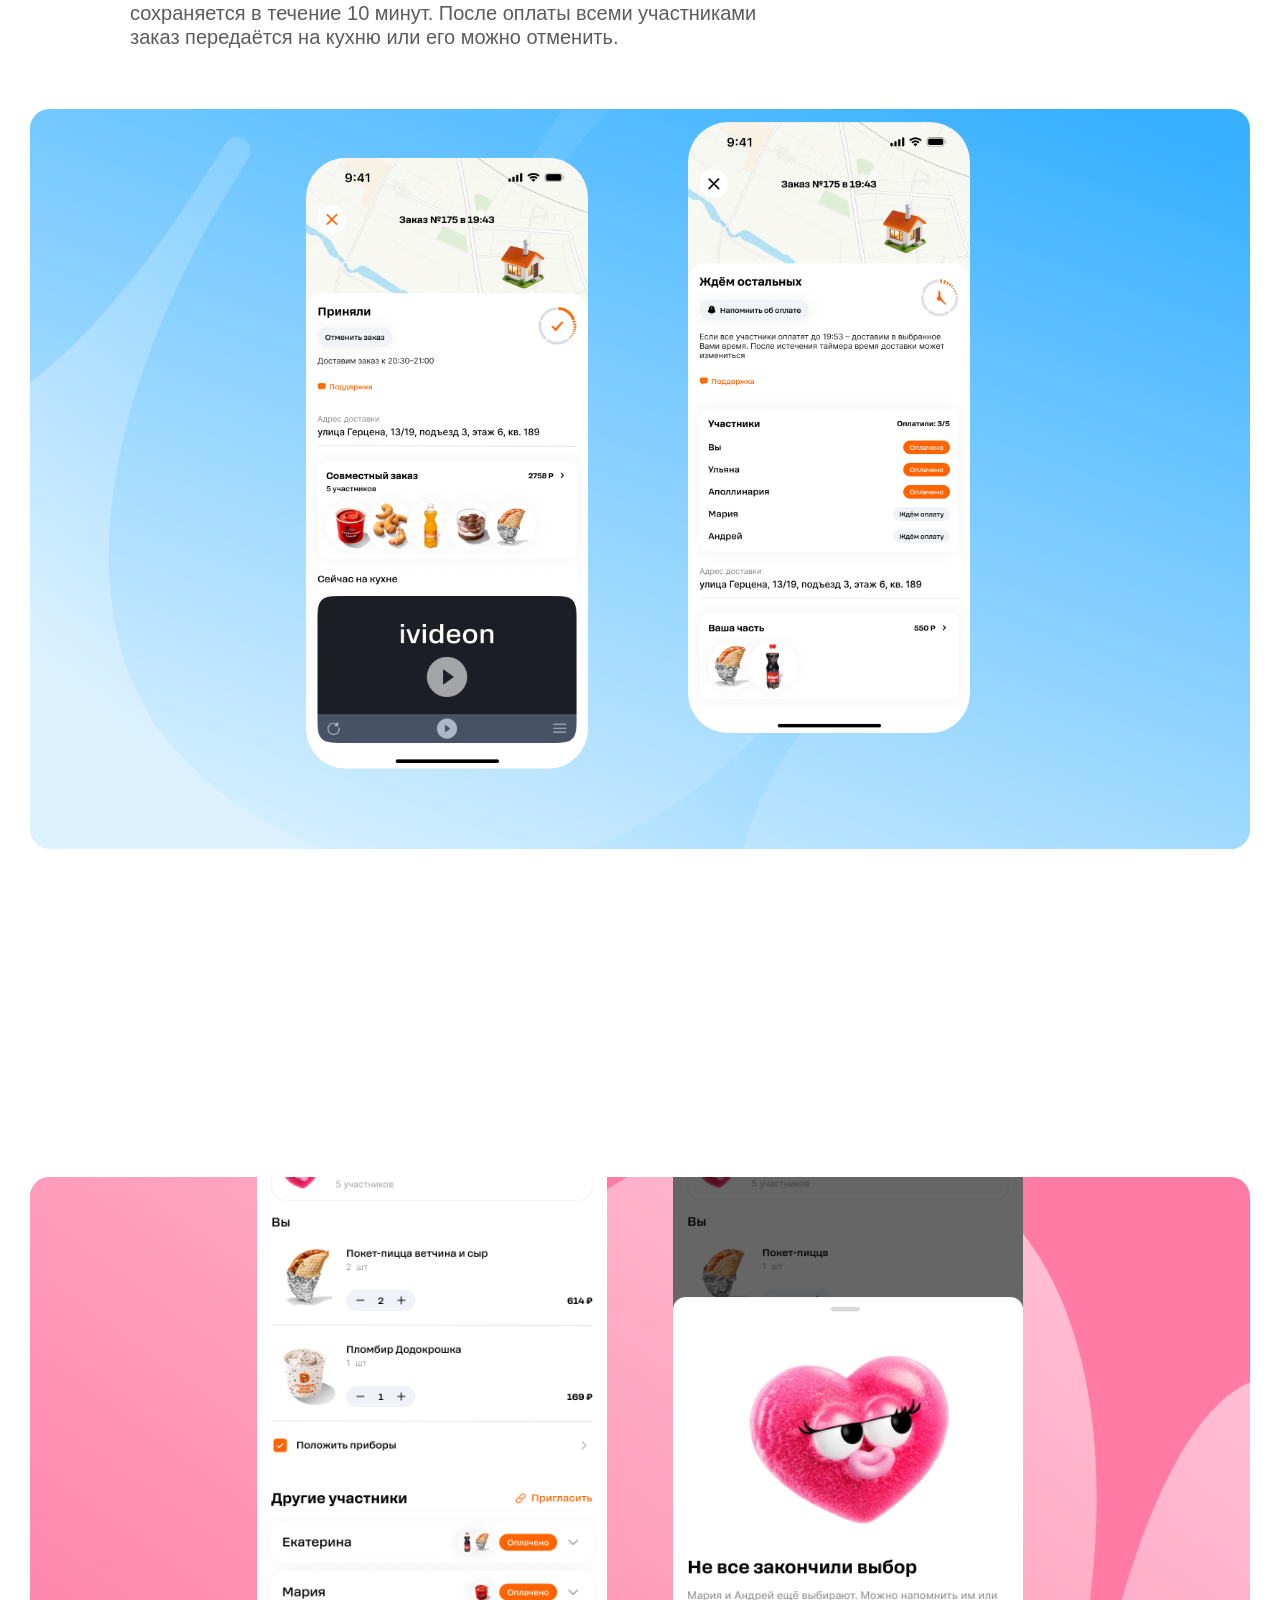
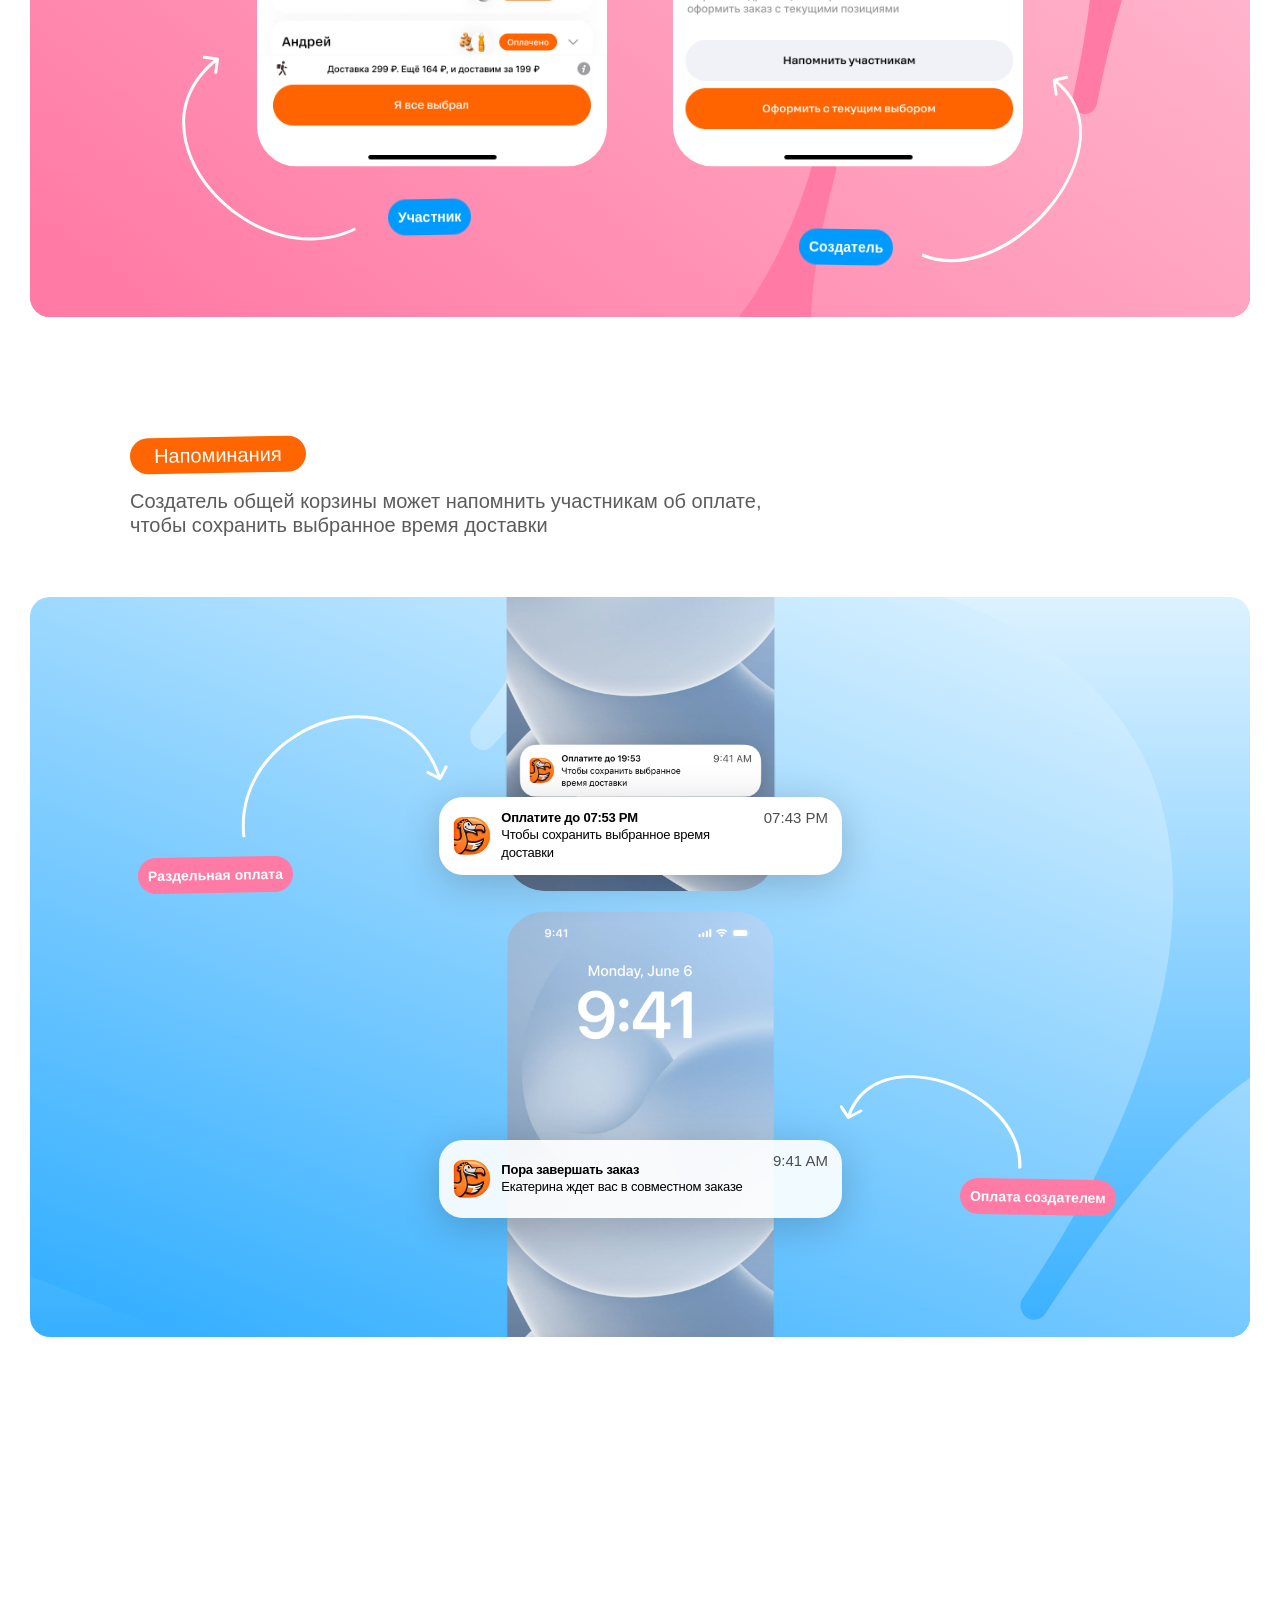
==== commit 9ee7456a: "4 head _ first var" ====
--- a/projects/project-1/index.html
+++ b/projects/project-1/index.html
@@ -1 +1 @@
-<!doctype html><html lang="ru"><head><meta charset="utf-8"><meta name="viewport" content="width=device-width,initial-scale=1"><title>Додо Пицца — Екатерина Жиркова</title><link rel="stylesheet" href="../../style.css?v=14"><link rel="stylesheet" href="mobile.css?v=1"></head><body><div id="app"></div><script src="../../main.js?v=12"></script><script src="mobile.js?v=1"></script></body></html>
+<!doctype html><html lang="ru"><head><meta charset="utf-8"><meta name="viewport" content="width=device-width,initial-scale=1"><title>Додо Пицца — Екатерина Жиркова</title><link rel="stylesheet" href="../../style.css?v=19"><link rel="stylesheet" href="mobile.css?v=2"></head><body><div id="app"></div><script src="../../main.js?v=19"></script><script src="mobile.js?v=2"></script></body></html>
--- a/style.css
+++ b/style.css
@@ -156,3 +156,10 @@
   .home-card.is-scroll-active+.card-caption .case-caption-title{color:#191919}
   .home-card.is-scroll-active+.card-caption .case-caption-arrow{border-color:#ddd;background:none;color:#191919}
 }
+
+/* Email copy interaction, matching the reference hover behavior. */
+:is(.contacts,.mobile-project-footer nav) .email-copy{position:relative;display:inline-flex;align-items:center;min-width:0;padding:0;border:0;background:none;color:inherit;font:inherit;line-height:inherit;letter-spacing:inherit;text-align:left;white-space:nowrap;cursor:pointer;transition:color .22s ease}
+:is(.contacts,.mobile-project-footer nav) .email-copy:hover,:is(.contacts,.mobile-project-footer nav) .email-copy:focus-visible,:is(.contacts,.mobile-project-footer nav) .email-copy.is-copied{color:#fdd7f7}
+:is(.contacts,.mobile-project-footer nav) .email-copy .copy-pill{position:absolute;right:-9px;top:50%;z-index:1;padding:3px 8px;border-radius:999px;background:#fdd7f7;color:#10000e;font-size:11px;font-weight:600;line-height:15px;letter-spacing:0;opacity:0;transform:translate(4px,-35%) rotate(-8deg) scale(.7);pointer-events:none;box-shadow:0 2px 8px rgba(253,215,247,.32);transition:opacity .22s ease,transform .3s cubic-bezier(.22,1,.36,1)}
+:is(.contacts,.mobile-project-footer nav) .email-copy:hover .copy-pill,:is(.contacts,.mobile-project-footer nav) .email-copy:focus-visible .copy-pill,:is(.contacts,.mobile-project-footer nav) .email-copy.is-copied .copy-pill{opacity:1;transform:translate(0,-50%) rotate(-8deg) scale(1)}
+@media(prefers-reduced-motion:reduce){:is(.contacts,.mobile-project-footer nav) .email-copy,:is(.contacts,.mobile-project-footer nav) .email-copy .copy-pill{transition:none}}
--- a/projects/project-1/mobile.css
+++ b/projects/project-1/mobile.css
@@ -81,7 +81,7 @@
   .mobile-project-footer{margin-top:64px;padding:0 20px 64px}
   .mobile-project-footer>p{max-width:353px;font-size:30px;line-height:1.15}
   .mobile-project-footer nav{display:flex;flex-wrap:wrap;gap:20px 32px;margin-top:32px;font-size:16px;line-height:19px}
-  .mobile-project-footer nav a:last-child{flex-basis:100%}
+  .mobile-project-footer nav .email-copy{flex-basis:100%}
   .mobile-reveal{opacity:0;translate:0 35px;transition:opacity 1.1s cubic-bezier(.22,1,.36,1),translate 1.1s cubic-bezier(.22,1,.36,1)}
   .mobile-reveal.is-visible{opacity:1;translate:0 0}
 }
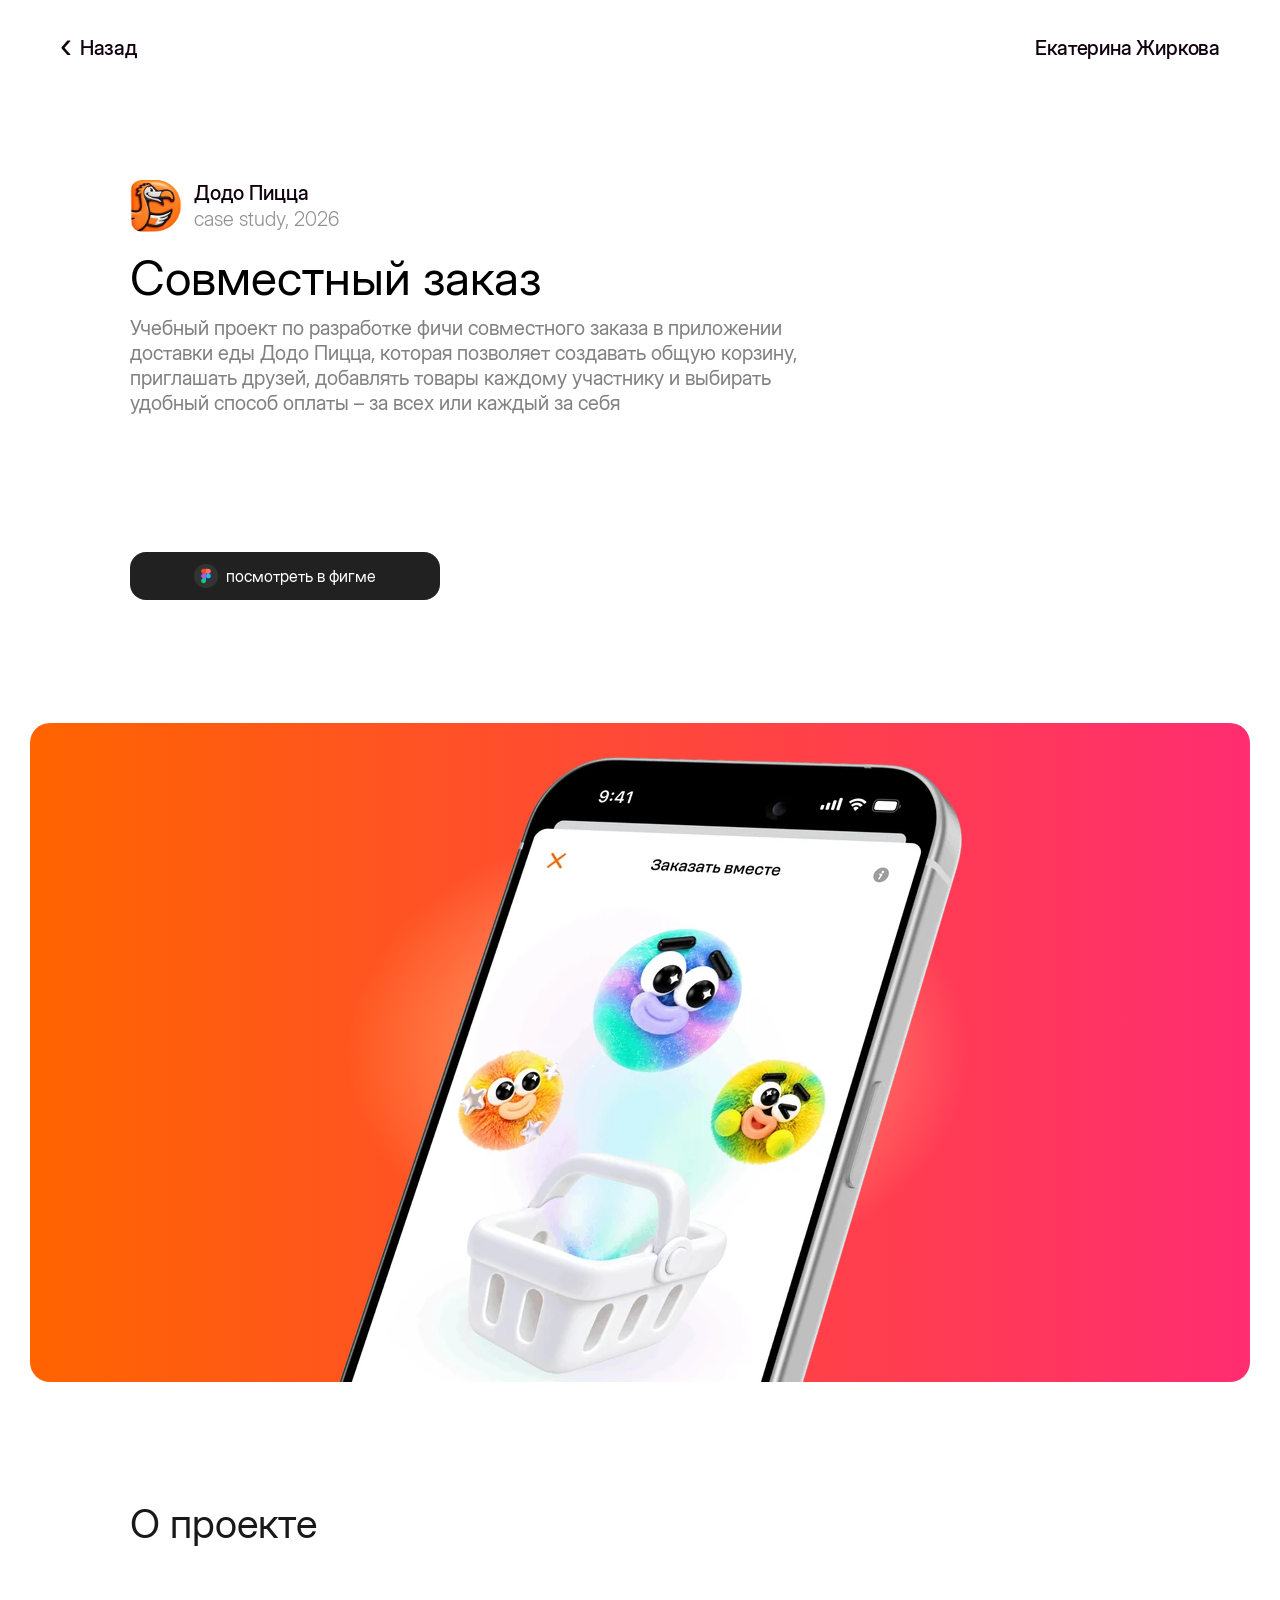
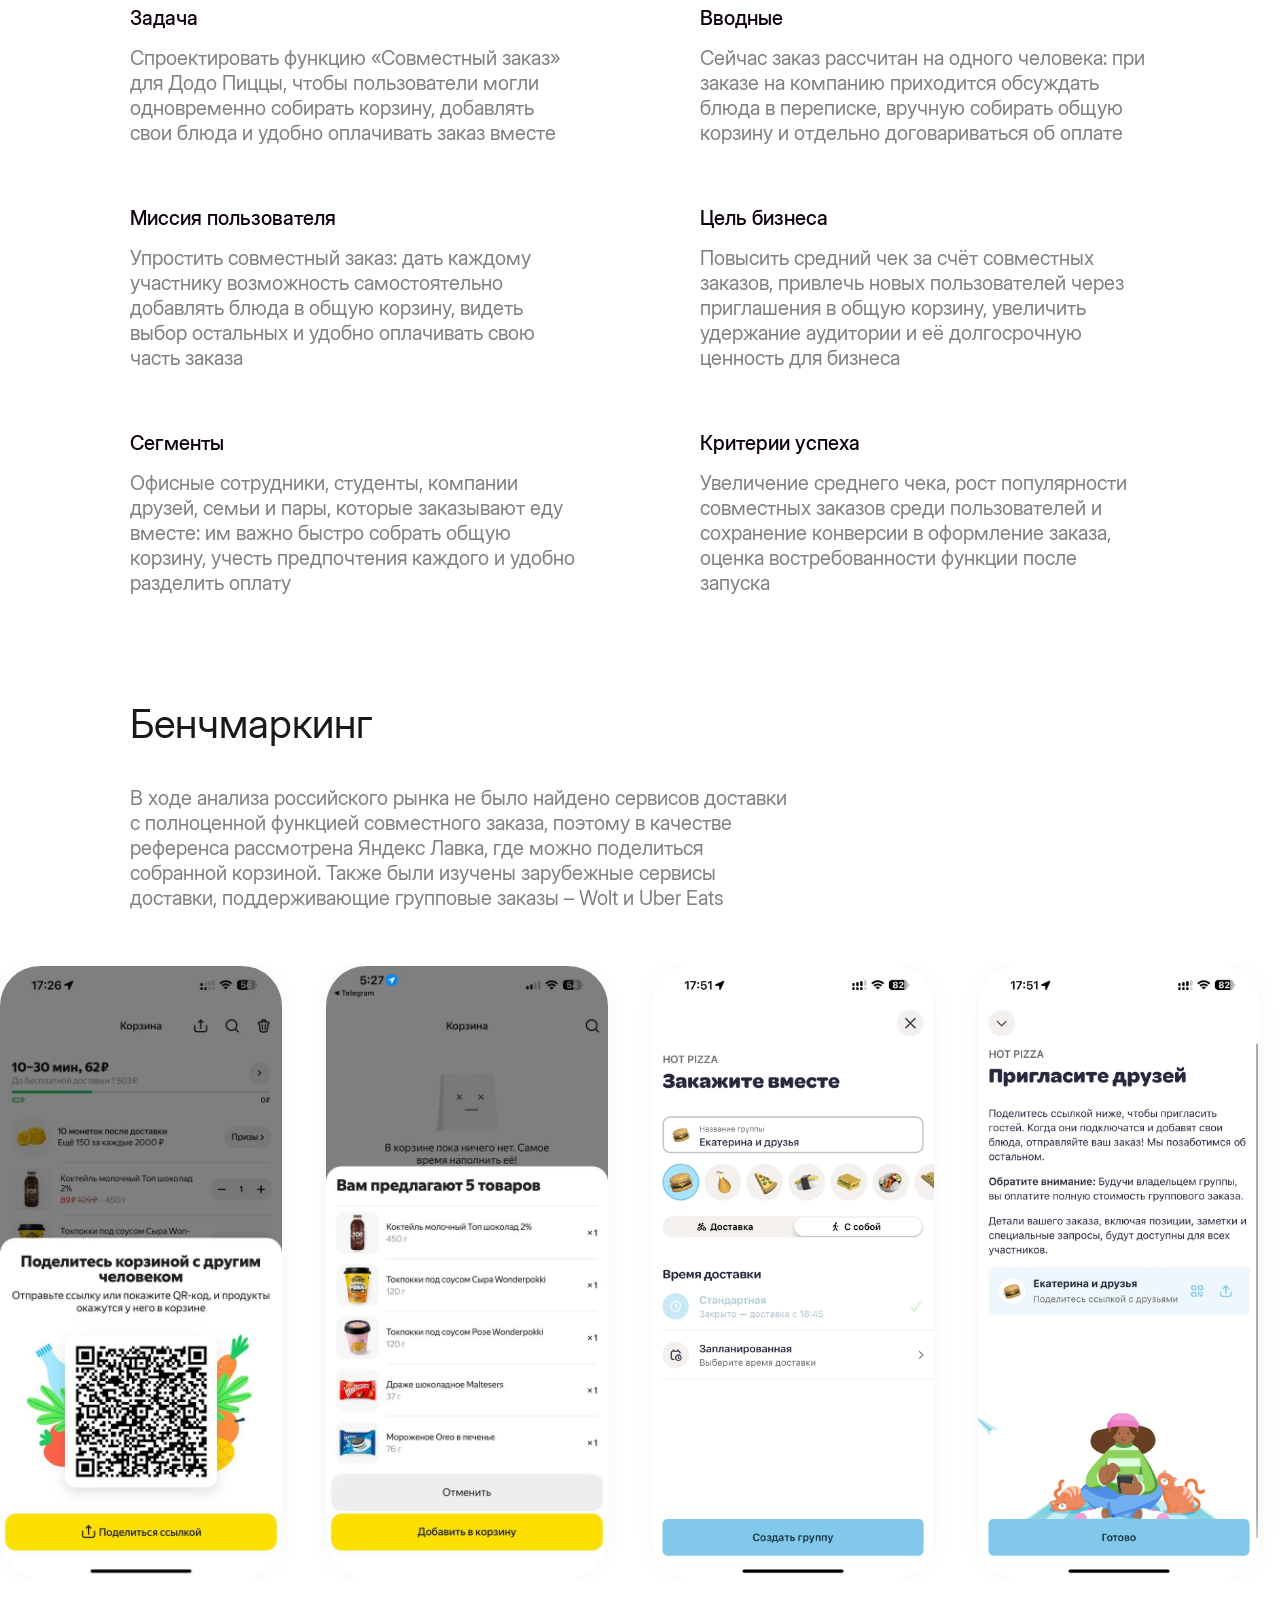
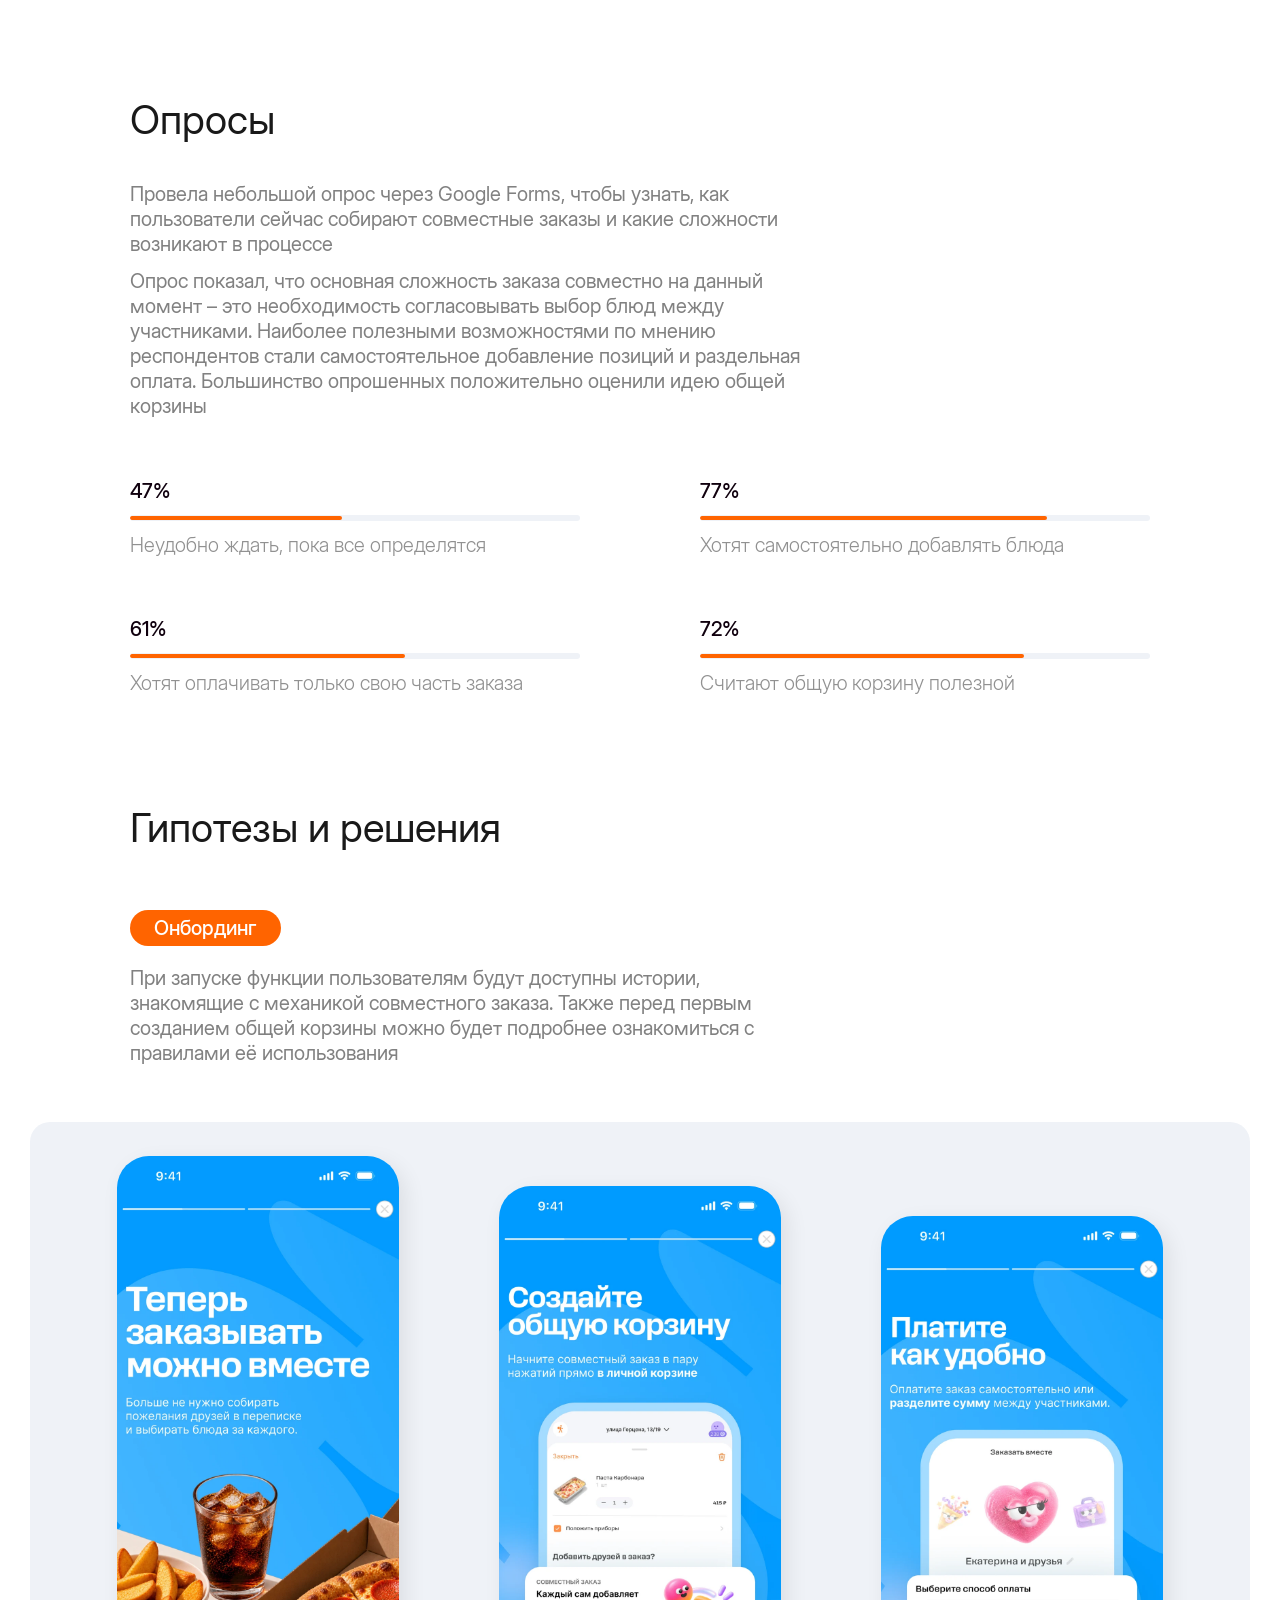
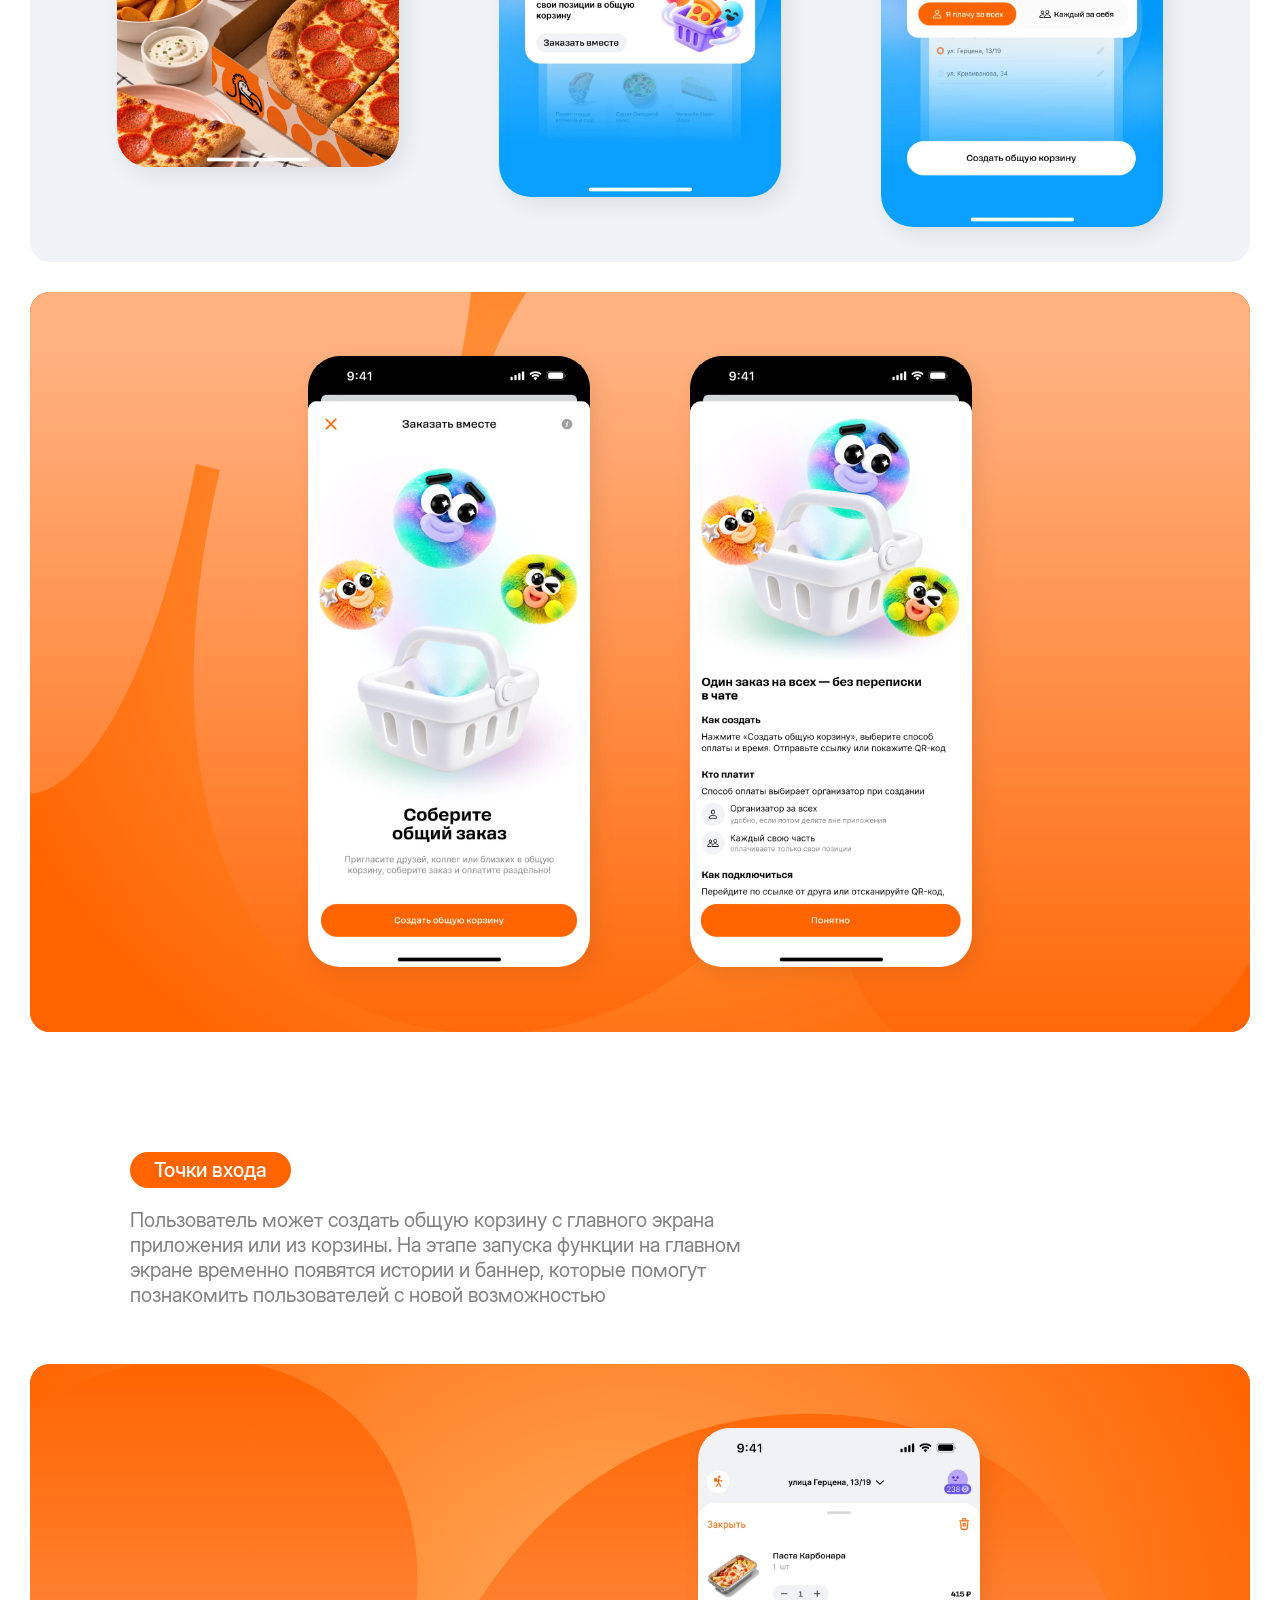
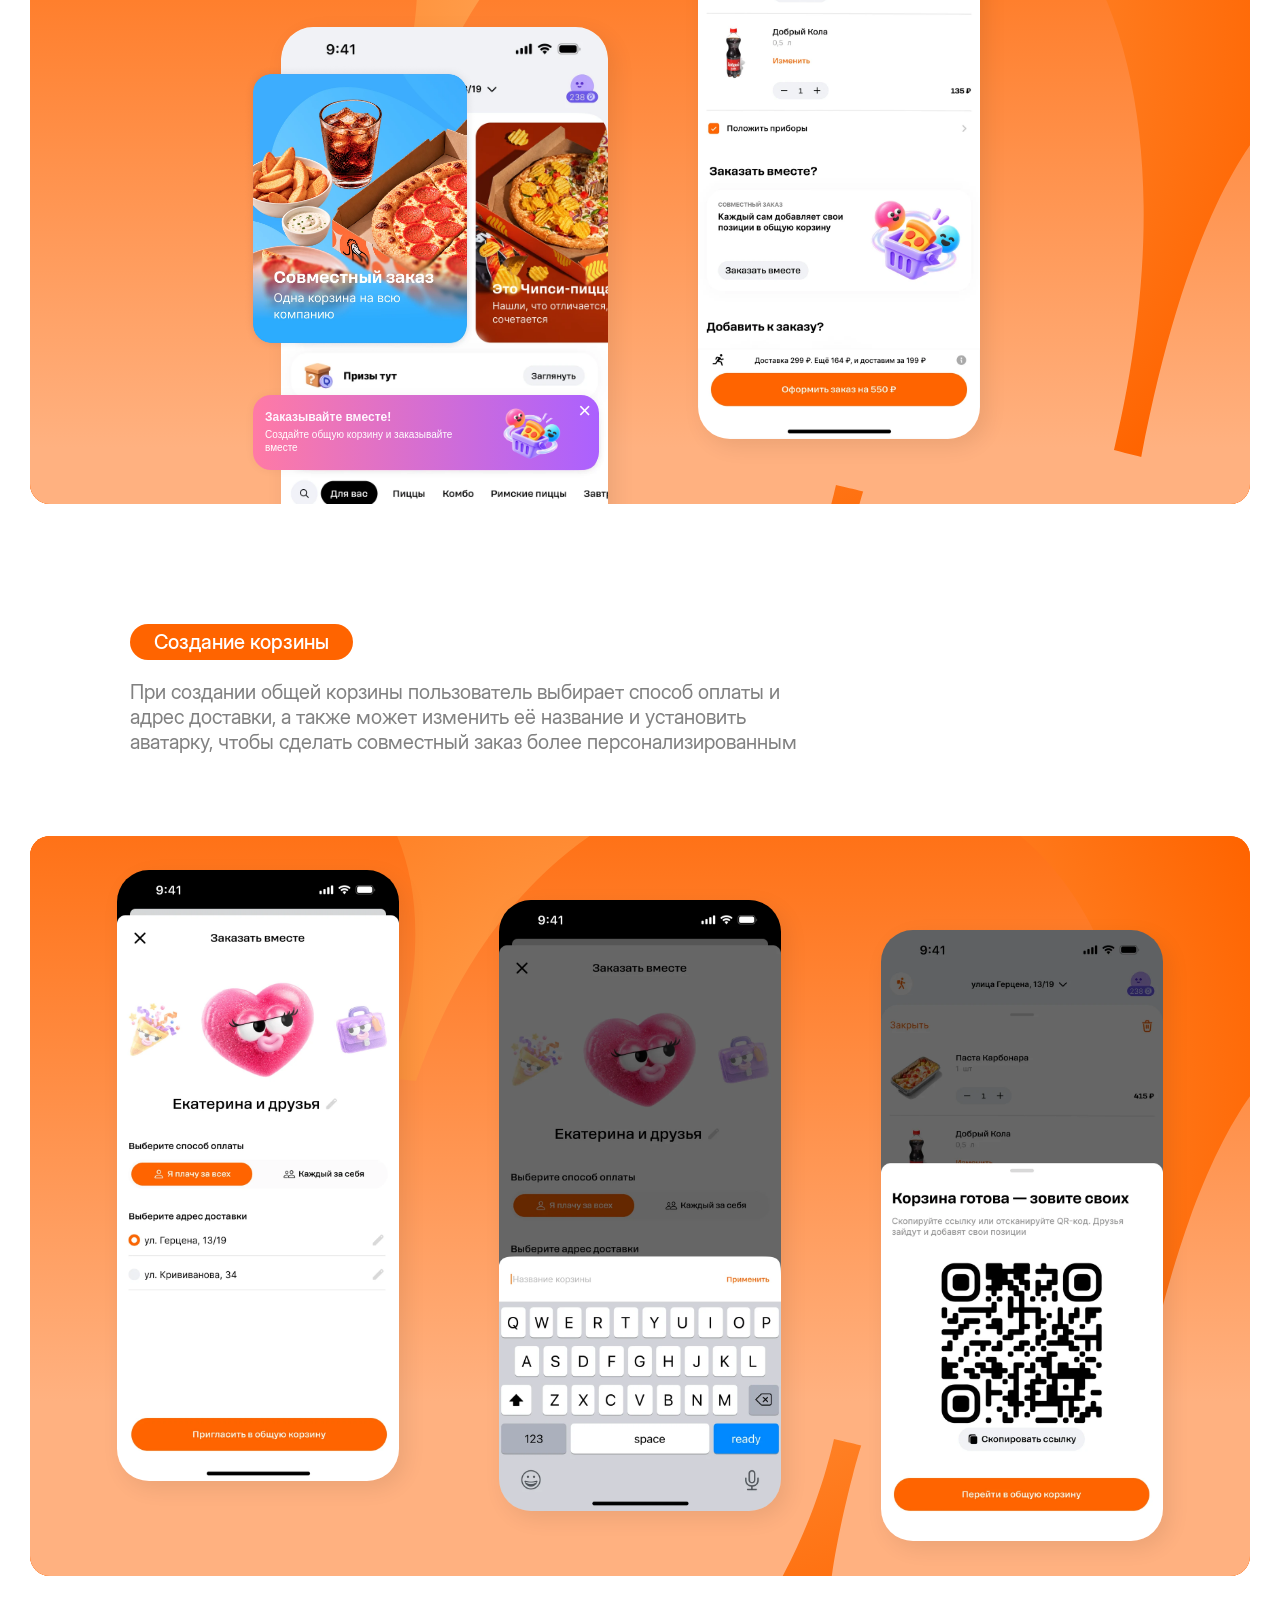
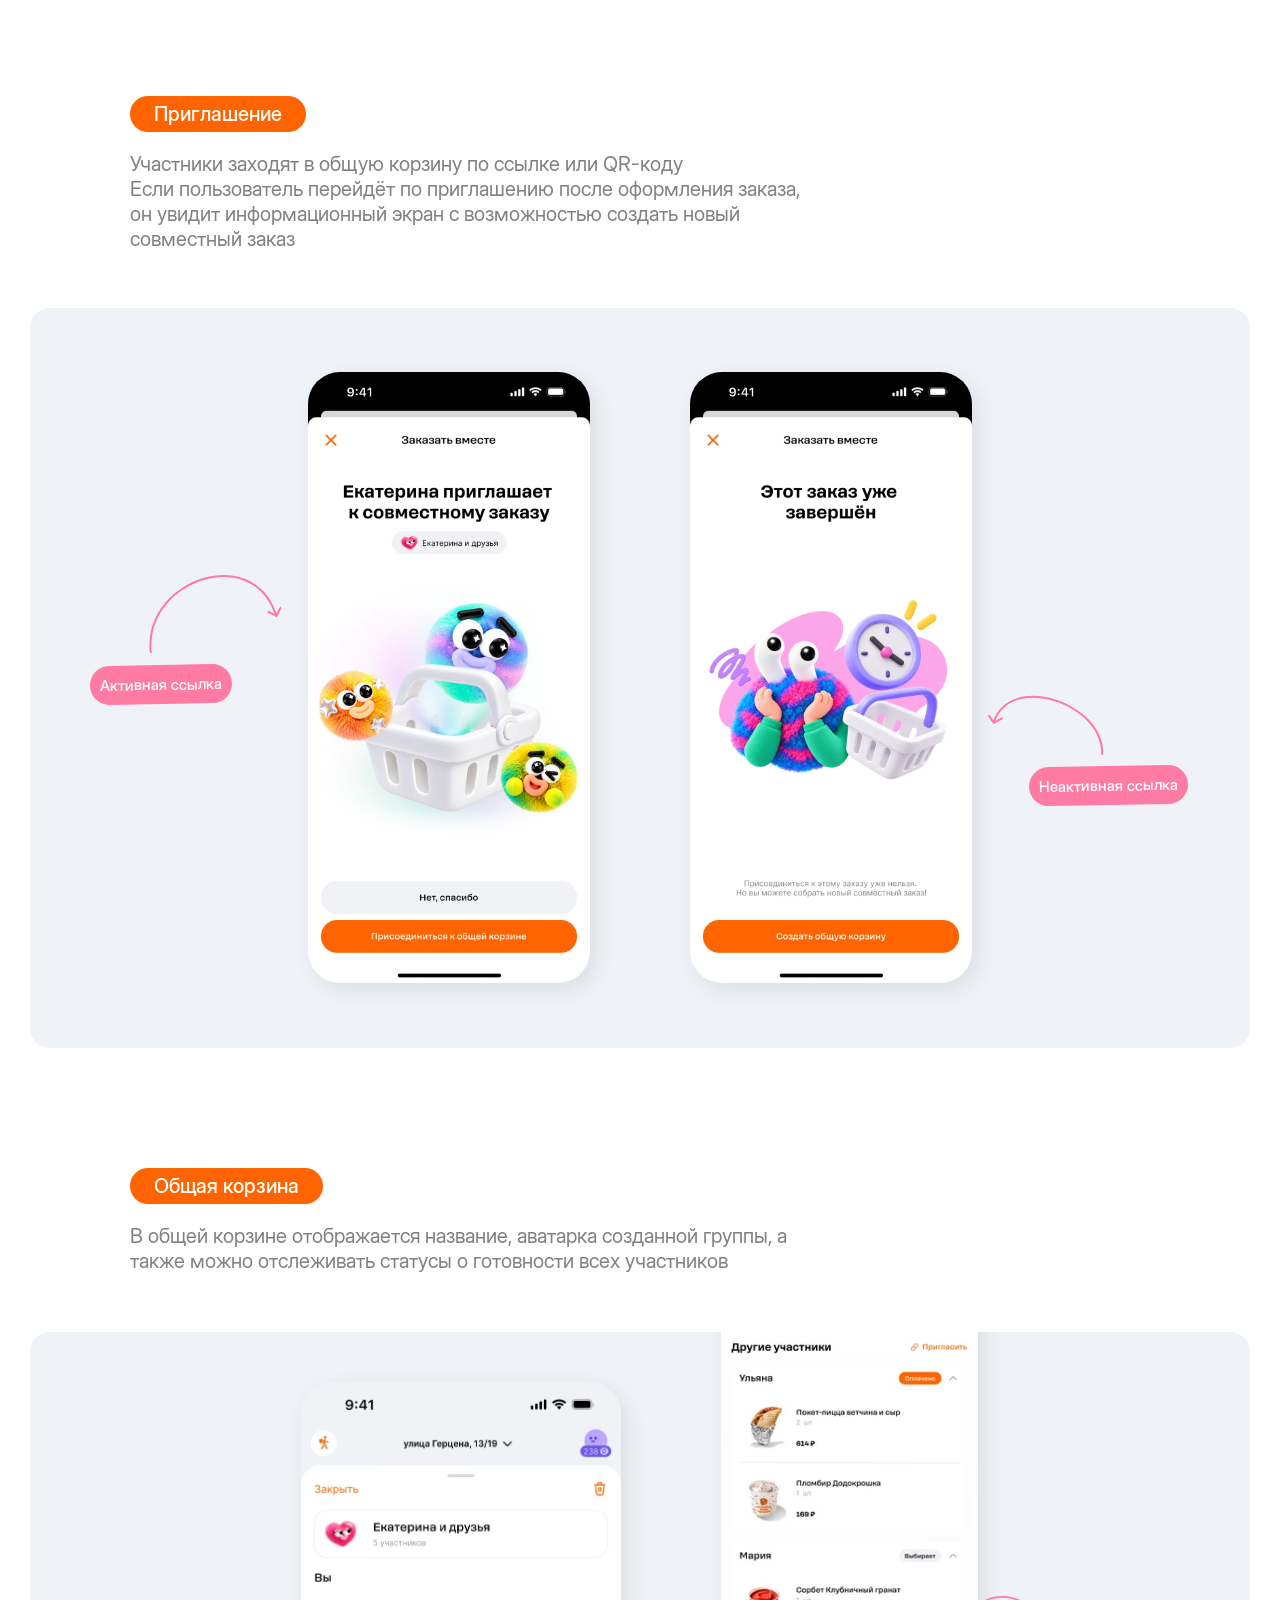
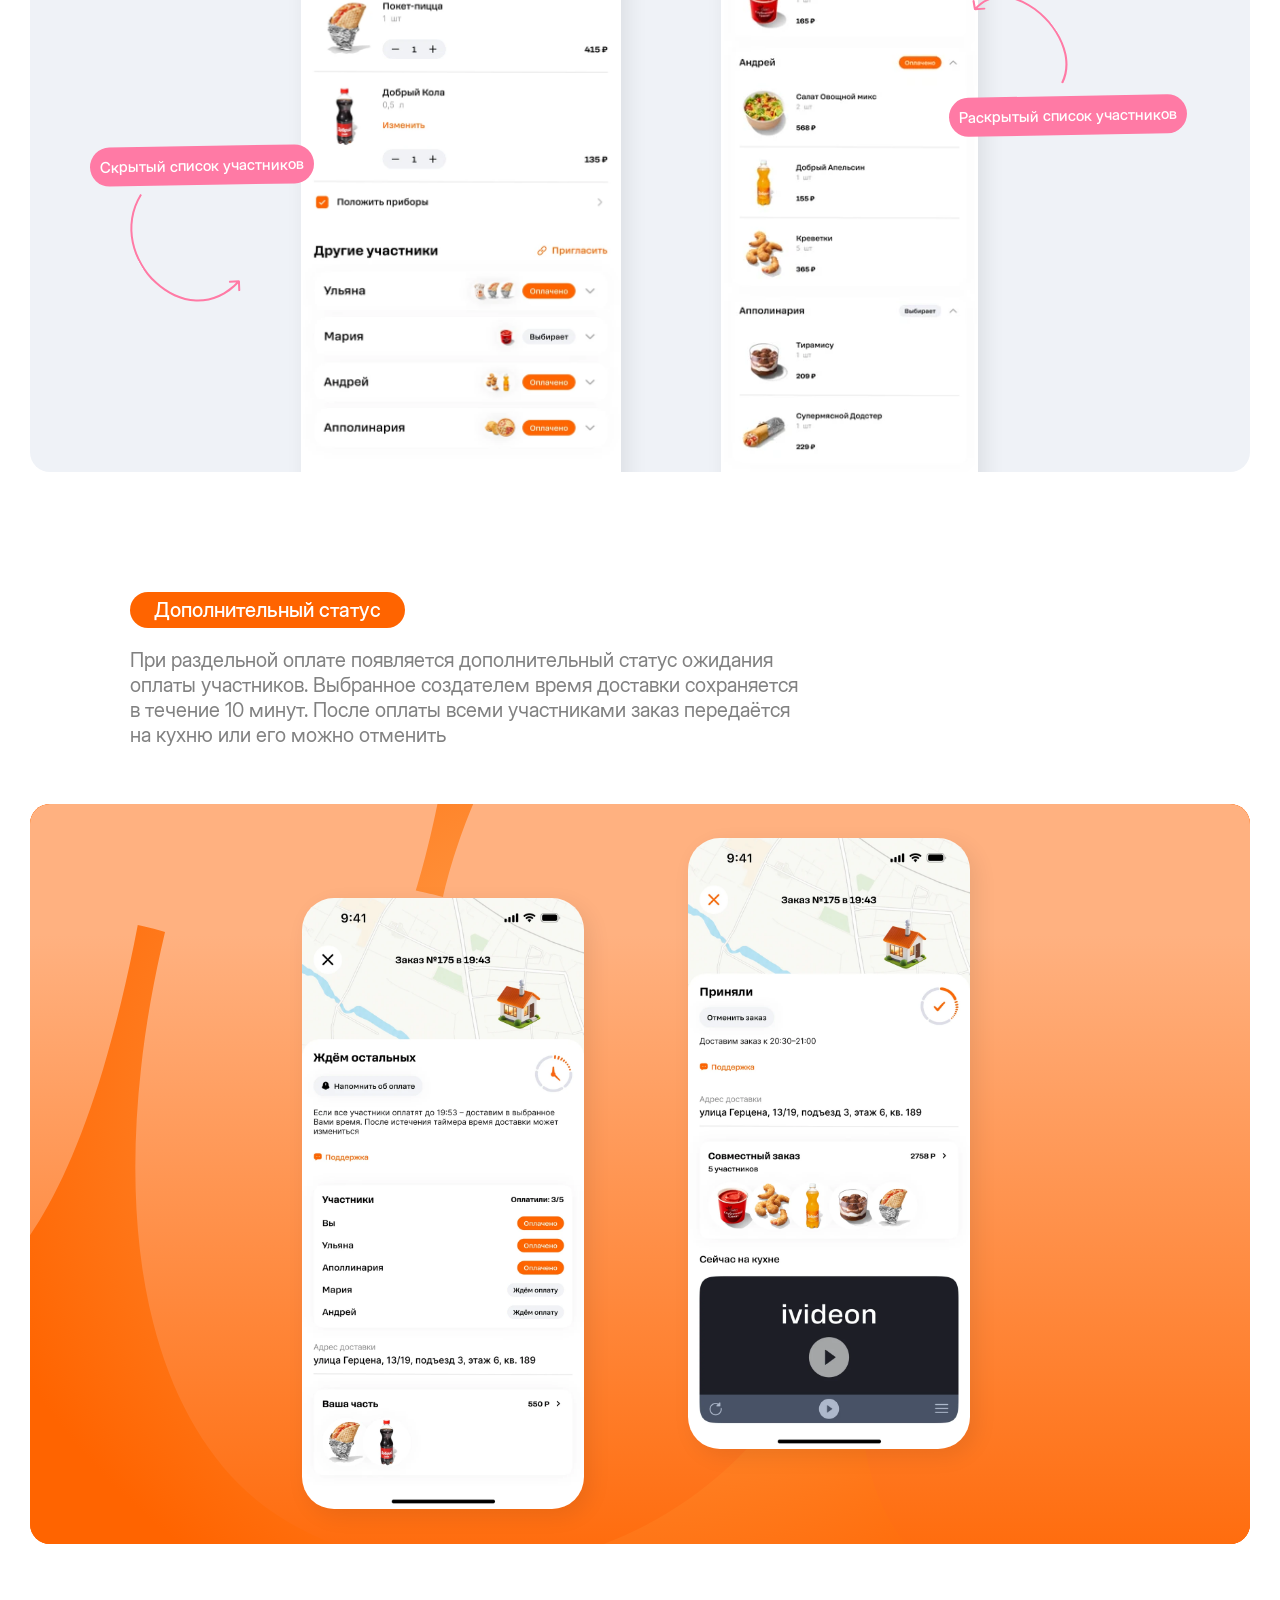
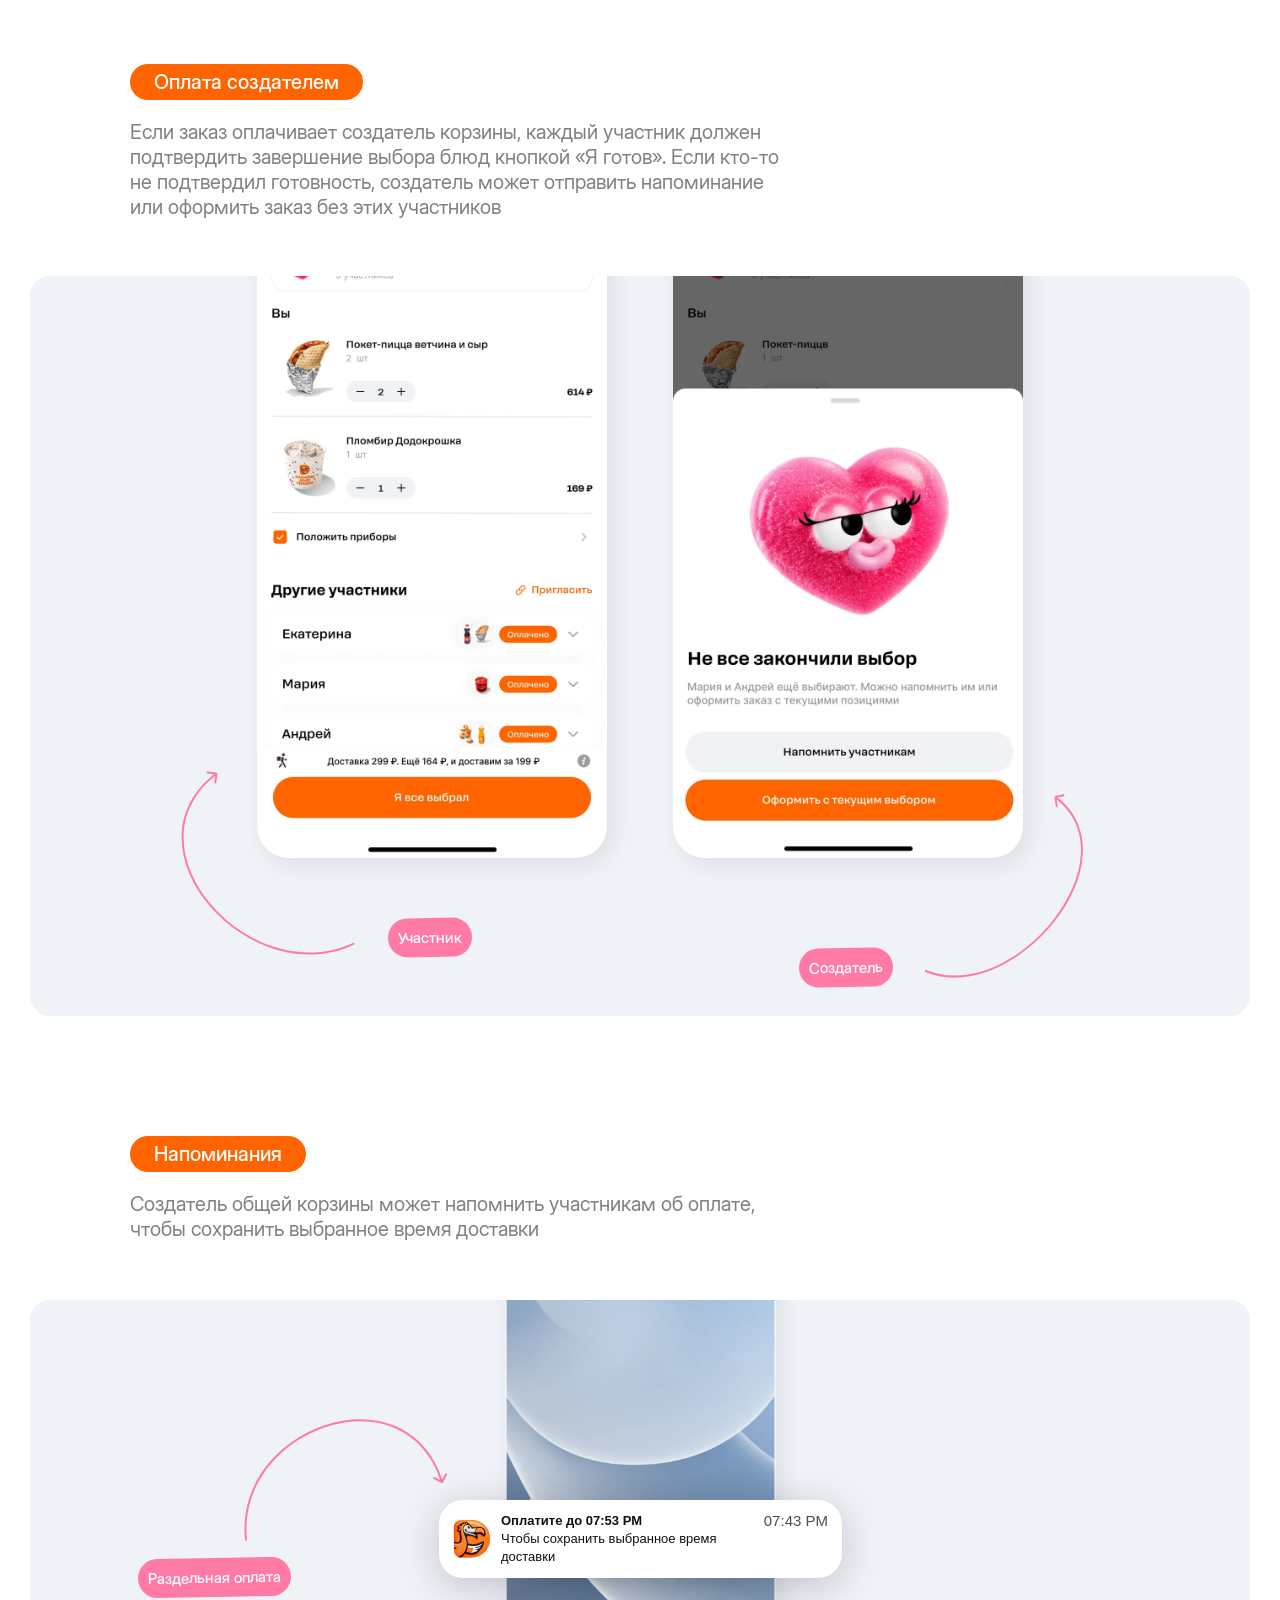
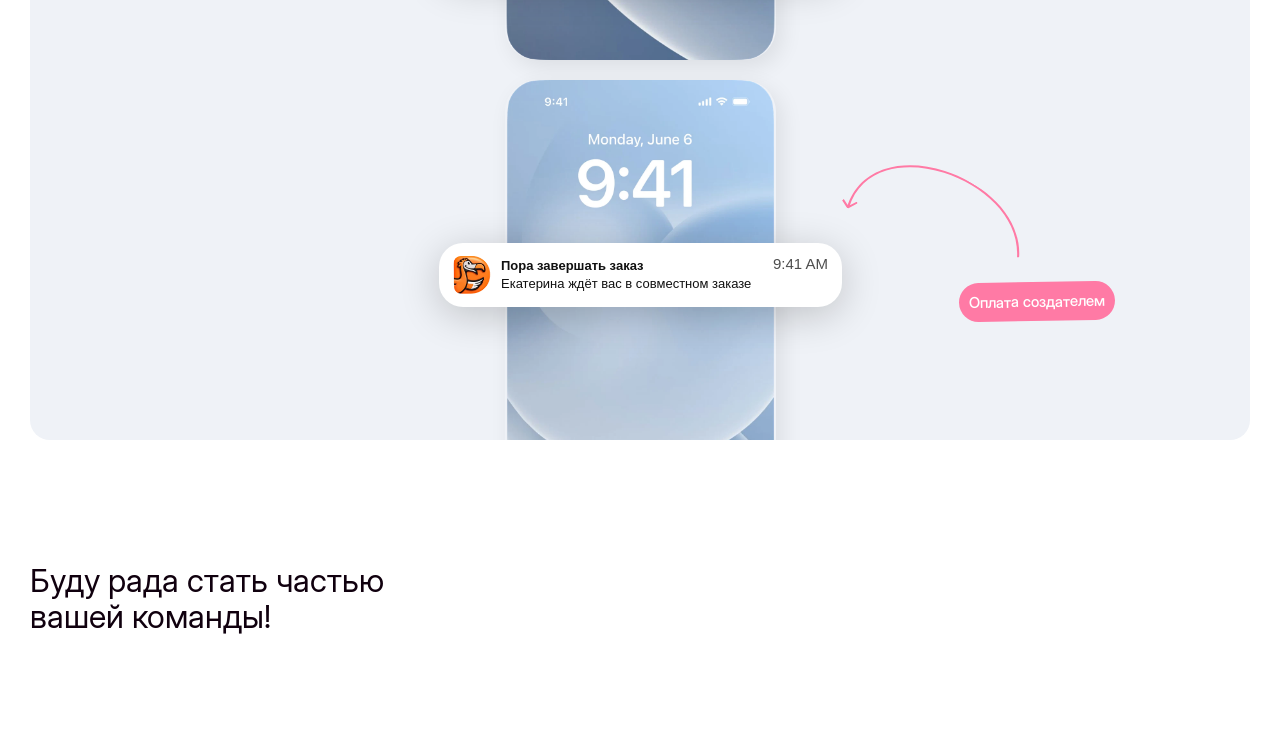
==== commit 8f3f96ef: "9 project" ====
--- a/projects/project-1/index.html
+++ b/projects/project-1/index.html
@@ -1 +1 @@
-<!doctype html><html lang="ru"><head><meta charset="utf-8"><meta name="viewport" content="width=device-width,initial-scale=1"><title>Додо Пицца — Екатерина Жиркова</title><link rel="stylesheet" href="../../style.css?v=19"><link rel="stylesheet" href="mobile.css?v=2"></head><body><div id="app"></div><script src="../../main.js?v=19"></script><script src="mobile.js?v=2"></script></body></html>
+<!doctype html><html lang="ru"><head><meta charset="utf-8"><meta name="viewport" content="width=device-width,initial-scale=1"><title>Додо Пицца — Екатерина Жиркова</title><link rel="stylesheet" href="../../style.css?v=19"><link rel="stylesheet" href="cover.css?v=1"><link rel="stylesheet" href="mobile.css?v=2"><link rel="stylesheet" href="redesign.css?v=10"></head><body><div id="app"></div><script src="../../main.js?v=20"></script><script src="mobile.js?v=2"></script><script src="redesign.js?v=9"></script></body></html>
--- a/style.css
+++ b/style.css
@@ -104,7 +104,7 @@
 .home-card:focus-visible{outline:2px solid #191919;outline-offset:6px;border-radius:20px}
 @media(prefers-reduced-motion:reduce){.home-card .hero-art,.home-card .hero-phone{transition:none}.home-card:is(:hover,:focus-visible) .hero-art,.home-card:is(:hover,:focus-visible) .hero-phone{transform:none}}
 
-@media(max-width:1279px){
+@media(max-width:1199px){
   .home{display:flex;flex-direction:column;width:100%;height:auto!important;min-height:100dvh;margin:0 auto!important;padding:28px;overflow:visible;transform:none}
   .home-header{position:relative;inset:auto;display:grid;grid-template-columns:70px 1fr;align-items:center;column-gap:16px;row-gap:18px;height:auto}
   .avatar-trigger{position:relative;left:auto;top:auto;grid-column:1;grid-row:1}
--- a/projects/project-1/cover.css
+++ b/projects/project-1/cover.css
@@ -0,0 +1,13 @@
+@font-face{font-family:'Inter Display';src:url('../../assets/inter-display-medium.ttf') format('truetype');font-weight:500;font-display:swap}
+.project .project-top{height:728px}
+.project .project-cover{position:absolute;left:30px;top:96px;width:1220px;height:632px;overflow:hidden;border-radius:20px;background:#ff6400;color:#f5f5f5;font-family:'SF Pro',-apple-system,BlinkMacSystemFont,sans-serif}
+.project .project-cover-vector{position:absolute;left:0;top:-5px;width:1220px;height:856px;max-width:none}
+.project .project-cover-label{position:absolute;left:100px;top:60px;display:flex;align-items:center;gap:8px;font-size:24px;font-weight:500;line-height:32px;letter-spacing:-1.2px}
+.project .project-cover-label img{width:32px;height:32px;object-fit:contain}
+.project .project-cover h1{position:absolute;left:100px;top:122px;width:480px;margin:0;font-size:80px;font-weight:600;line-height:68px;letter-spacing:-4px}
+.project .project-cover p{position:absolute;left:100px;top:320px;width:480px;margin:0;font-size:20px;font-weight:400;line-height:24px}
+.project .project-cover-figma{position:absolute;left:100px;top:524px;display:flex;align-items:center;justify-content:center;width:223px;height:48px;border-radius:16px;background:#fff;color:#10000e;font-size:20px;line-height:24px;cursor:pointer}
+.project .back,.project .project-author{top:36px;color:#10000e;font-family:'Inter Display',sans-serif;font-size:20px;font-weight:500;line-height:24px;letter-spacing:-.2px}
+.project .back{left:60px;gap:4px}
+.project .back img{margin:0}
+.project .project-author{right:60px}
--- a/projects/project-1/redesign.css
+++ b/projects/project-1/redesign.css
@@ -0,0 +1,86 @@
+@font-face{font-family:CaseInterDisplay;src:url('../../assets/inter-display-light.ttf') format('truetype');font-weight:300;font-display:swap}
+@font-face{font-family:CaseInterDisplay;src:url('../../assets/inter-display-regular.ttf') format('truetype');font-weight:400;font-display:swap}
+@font-face{font-family:CaseInterDisplay;src:url('../../assets/inter-display-medium.ttf') format('truetype');font-weight:500;font-display:swap}
+@font-face{font-family:CaseInterDisplay;src:url('../../assets/inter-display-semibold.ttf') format('truetype');font-weight:600;font-display:swap}
+.project.case129{height:13548px;width:1280px;overflow:hidden;color:#10000e;font-family:CaseInterDisplay,Arial,sans-serif;font-weight:400}
+.case129 *{box-sizing:border-box}
+.case129 p,.case129 h1,.case129 h2,.case129 h3{margin:0}
+.case129-header{position:absolute;left:60px;top:36px;width:1160px;display:flex;align-items:center;justify-content:space-between;font-size:20px;font-weight:500;letter-spacing:-.2px;z-index:10}
+.case129-header a{display:inline-flex;align-items:center;gap:8px}
+.case129-back{font-family:Arial,sans-serif;font-size:36px;line-height:20px;font-weight:300;margin-top:-5px}
+.case129-block{position:absolute}
+.case129-intro{width:1020px}
+.case129-title{display:flex;align-items:center;gap:12px;margin-bottom:24px;font-size:20px;line-height:1.2}
+.case129-title img{width:52px;height:52px;object-fit:cover;border-radius:12px}
+.case129-title span{display:flex;flex-direction:column;gap:2px}
+.case129-title b{font-weight:500}
+.case129-title small{font-size:20px;font-weight:300;color:#919191}
+.case129-intro h1{font-size:48px;line-height:44px;font-weight:400;color:#000;margin-bottom:16px}
+.case129-intro>p{font-size:20px;line-height:1.25;color:#818181;width:670px}
+.case129-figma{position:absolute;left:0;top:372px;background:#212121;color:#fff;border-radius:16px;display:inline-flex;align-items:center;justify-content:center;gap:8px;padding:12px 64px;font-size:16px;white-space:nowrap;transition:background .2s}
+.case129-figma:hover{background:#ff6400}
+.case129-figma-symbol{width:24px;height:24px;flex:none}
+.case129-cover{width:1220px;height:659px;border-radius:20px;overflow:hidden;background:linear-gradient(90deg,#ff6400,#ff2d71)}
+.case129-cover-glow{position:absolute;left:313px;top:101px;width:630px;height:457px;background:radial-gradient(ellipse,rgba(255,233,160,.75),rgba(255,233,160,0) 70%)}
+.case129-cover>img{position:absolute;width:1200px;height:1200px;left:0;top:-110px;object-fit:contain;max-width:none}
+.case129 h2:not(.case129-chip){font-size:40px;line-height:44px;font-weight:400;color:#191919}
+.case129-about{width:1020px}
+.case129-facts{display:grid;grid-template-columns:450px 450px;column-gap:120px;row-gap:60px;margin-top:60px}
+.case129-fact h3{font-size:20px;font-weight:500;margin-bottom:16px;line-height:1.2}
+.case129-fact p,.case129-research p,.case129-survey p,.case129-hypotheses p,.case129-solution p{font-size:20px;line-height:1.25;color:#818181;font-weight:400}
+.case129-research{width:670px}
+.case129-research p{margin-top:40px}
+.case129-benchmark{width:1280px;overflow-x:auto;overflow-y:hidden;scrollbar-width:none;scroll-snap-type:x proximity}
+.case129-benchmark::-webkit-scrollbar{display:none}
+.case129-benchmark-track{display:flex;align-items:end;gap:44px;width:max-content;height:612px}
+.case129-benchmark img{width:282px;height:612px;object-fit:cover;border-radius:40px;box-shadow:0 0 22px #0000000a;scroll-snap-align:start}
+.case129-entry-banner{position:absolute;z-index:3;left:223px;top:711px;width:346px;height:75px;border-radius:18px;background:linear-gradient(90deg,#ff7aa5,#ab61ff);box-shadow:0 0 10px #0000000d;display:flex;align-items:center;justify-content:space-between;padding:8px 8px 8px 12px;color:#fff;overflow:hidden}
+.case129-entry-banner-copy{width:220px;display:flex;flex-direction:column;gap:4px;flex:none;font-family:Arial,sans-serif}
+.case129-entry-banner-copy strong{font-size:12px;line-height:1.1;font-weight:800;color:#fef6ff}
+.case129-entry-banner-copy span{font-size:10px;line-height:1.3}
+.case129-entry-banner>img{width:66px;height:59px;object-fit:contain;flex:none}
+.case129-entry-banner-close{align-self:flex-start;font-family:Arial,sans-serif;font-size:22px;line-height:16px;font-weight:300}
+.case129-survey{width:1020px}
+.case129-survey>p{width:670px;margin-top:40px}
+.case129-survey>p+p{margin-top:12px}
+.case129-survey-grid{display:grid;grid-template-columns:450px 450px;column-gap:120px;row-gap:60px;margin-top:60px}
+.case129-survey-grid>div{display:flex;flex-direction:column;gap:12px;font-size:20px}
+.case129-survey-grid strong{font-weight:500}
+.case129-survey-grid span{font-weight:300;color:#919191}
+.case129-bar{height:6px;border-radius:10px;background:#eff2f7;overflow:hidden}
+.case129-bar i{display:block;height:4px;background:#ff6400;border-radius:10px;margin-top:1px}
+.case129-survey-grid .case129-bar i{transform:scaleX(0);transform-origin:left center}
+.case129-survey-grid.is-animated .case129-bar i{transform:scaleX(1);transition:transform 1.15s cubic-bezier(.16,1,.3,1)}
+.case129-hypotheses{width:670px}
+.case129-hypotheses .case129-chip{margin-top:60px}
+.case129-hypotheses p{margin-top:20px}
+.case129-chip{display:inline-block;border-radius:200px;background:#ff6400;color:#fff;font-size:20px;font-weight:500;line-height:1.2;padding:6px 24px}
+.case129-solution{width:670px}
+.case129-solution p{margin-top:20px}
+.case129-shot{width:1220px;height:740px;overflow:hidden;border-radius:20px;background:#eff2f7}
+.case129-shot-inner{position:absolute;left:0;top:-80px;width:1220px;height:900px;overflow:hidden}
+.case129-orange .case129-shot-inner{background:#ff6400}
+.case129-orange .case129-shot-inner:before{content:'';position:absolute;left:-150px;top:-80px;width:1500px;height:1100px;background:radial-gradient(ellipse at 50% 40%,#ffac5e 0%,#ff6400 65%)}
+.case129-phone{position:absolute;object-fit:cover;border-radius:32px;box-shadow:6px 7px 22px #00000015}
+.case129-overlay{position:absolute;object-fit:contain}
+.case129-note{position:absolute;display:inline-block;background:#ff7aa5;color:#fff;border-radius:300px;padding:10px;font-size:15px;font-weight:500;white-space:nowrap;transform:rotate(-1deg)}
+.case129-decor{position:absolute;pointer-events:none;max-width:none}
+.case129-callout{position:absolute;z-index:4;white-space:nowrap}
+.case129-callout .case129-note{position:relative;left:auto;top:auto;display:inline-block}
+.case129-callout-arrow{position:absolute;max-width:none;pointer-events:none;transform-origin:center center}
+.case129-figma-arrow{position:absolute;z-index:4;display:flex;align-items:center;justify-content:center;pointer-events:none}
+.case129-figma-arrow img{max-width:none;flex:none}
+.case129-figma-label{position:absolute;z-index:5}
+.case129-notification{position:absolute;z-index:5;width:403px;min-height:64px;border-radius:24px;background:#fff;box-shadow:0 8px 40px #0003;display:flex;align-items:center;gap:10px;padding:12px 14px;color:#111;font-family:Arial,sans-serif}
+.case129-notification img{width:38px;height:38px;object-fit:cover;border-radius:8px;flex:none}
+.case129-notification span{display:flex;flex-direction:column;gap:1px;min-width:0;flex:1}
+.case129-notification strong{font-size:13px;line-height:17px;font-weight:600;white-space:nowrap}
+.case129-notification small{font-size:13px;line-height:18px;font-weight:400}
+.case129-notification time{font-size:15px;color:#4d4d4d;align-self:flex-start;white-space:nowrap}
+.case129-footer{width:445px}
+.case129-footer p{font-size:32px;line-height:36px;color:#10000e}
+.case129-footer a{display:inline-block;vertical-align:middle;margin-left:8px}
+.case129-footer img{width:52px;height:32px}
+@media(max-width:700px){.project.case129{display:none}}
+@media(min-width:701px) and (max-width:1279px){.project.case129{transform:scale(calc(100vw / 1280px));transform-origin:top left;margin:0 0 calc((100vw / 1280px - 1)*13548px) 0}}
+@media(prefers-reduced-motion:reduce){.case129-survey-grid .case129-bar i{transform:scaleX(1)}.case129-survey-grid.is-animated .case129-bar i{transition:none}}
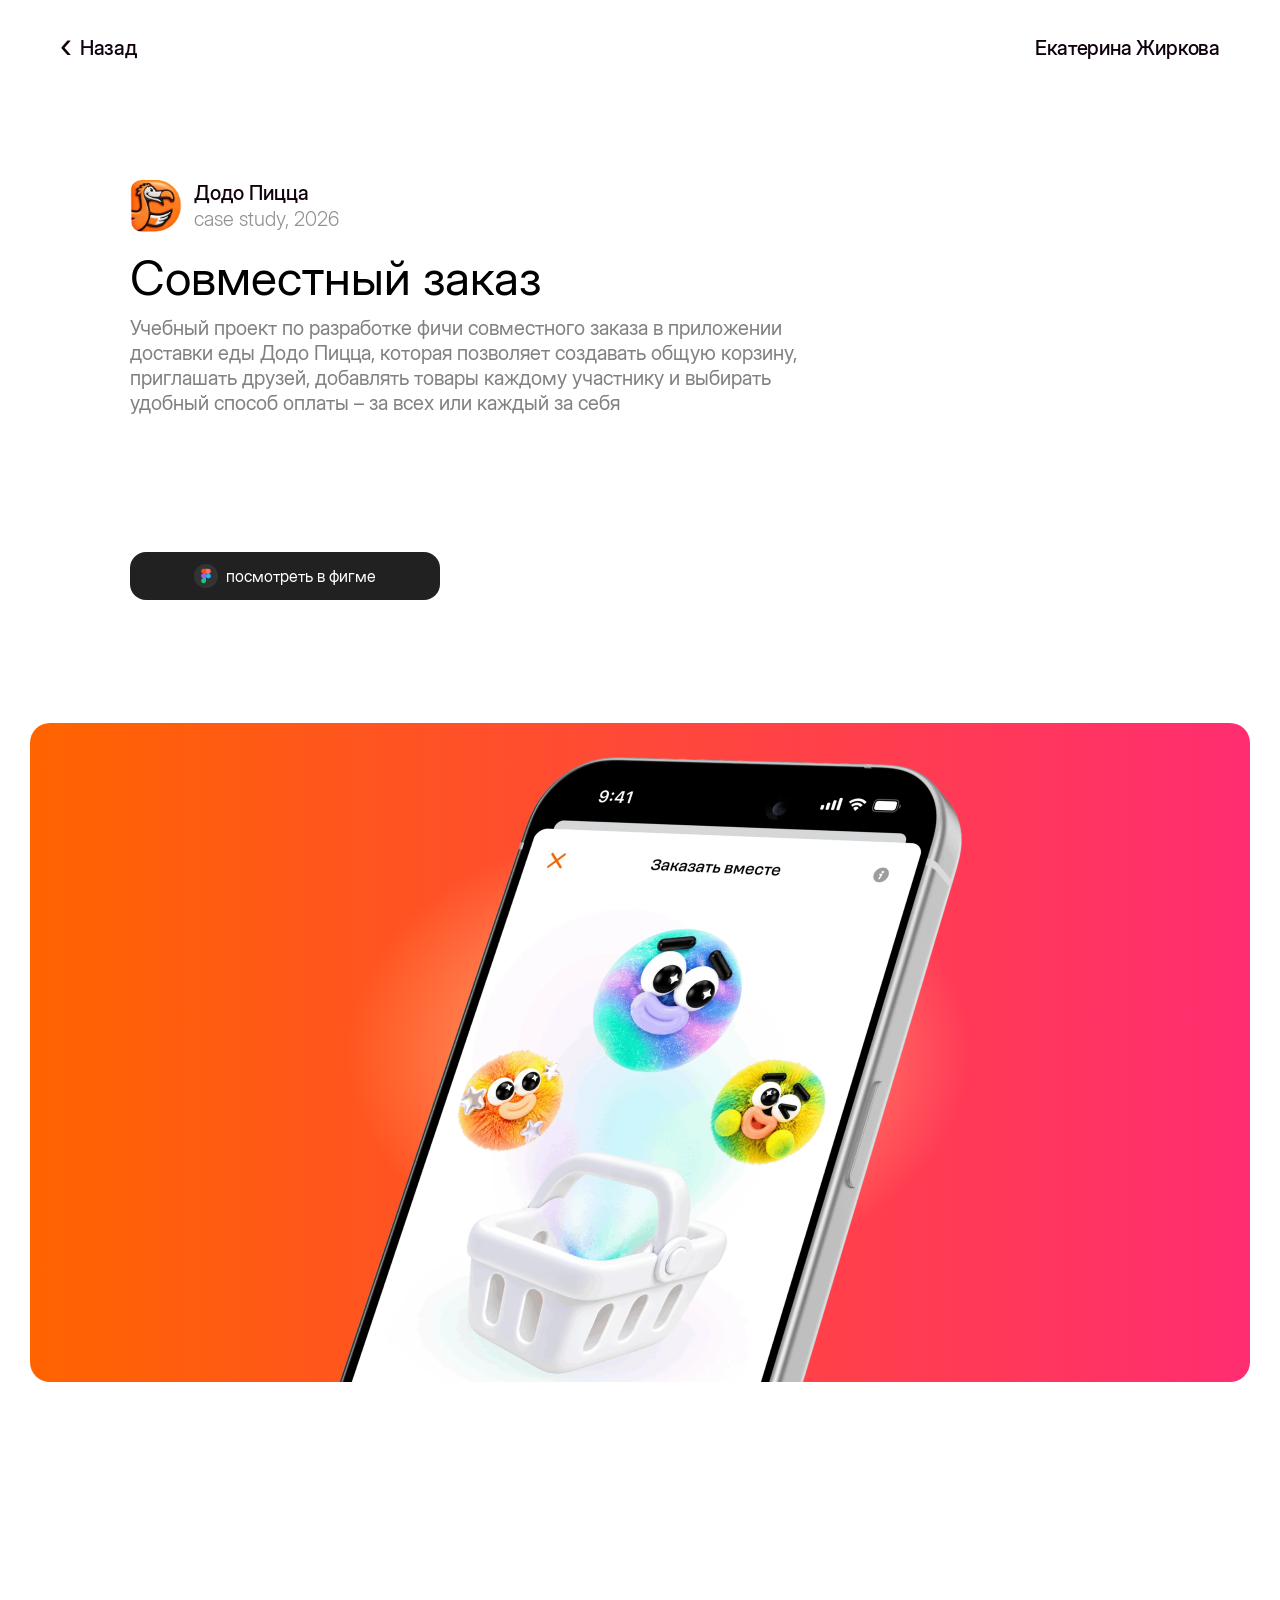
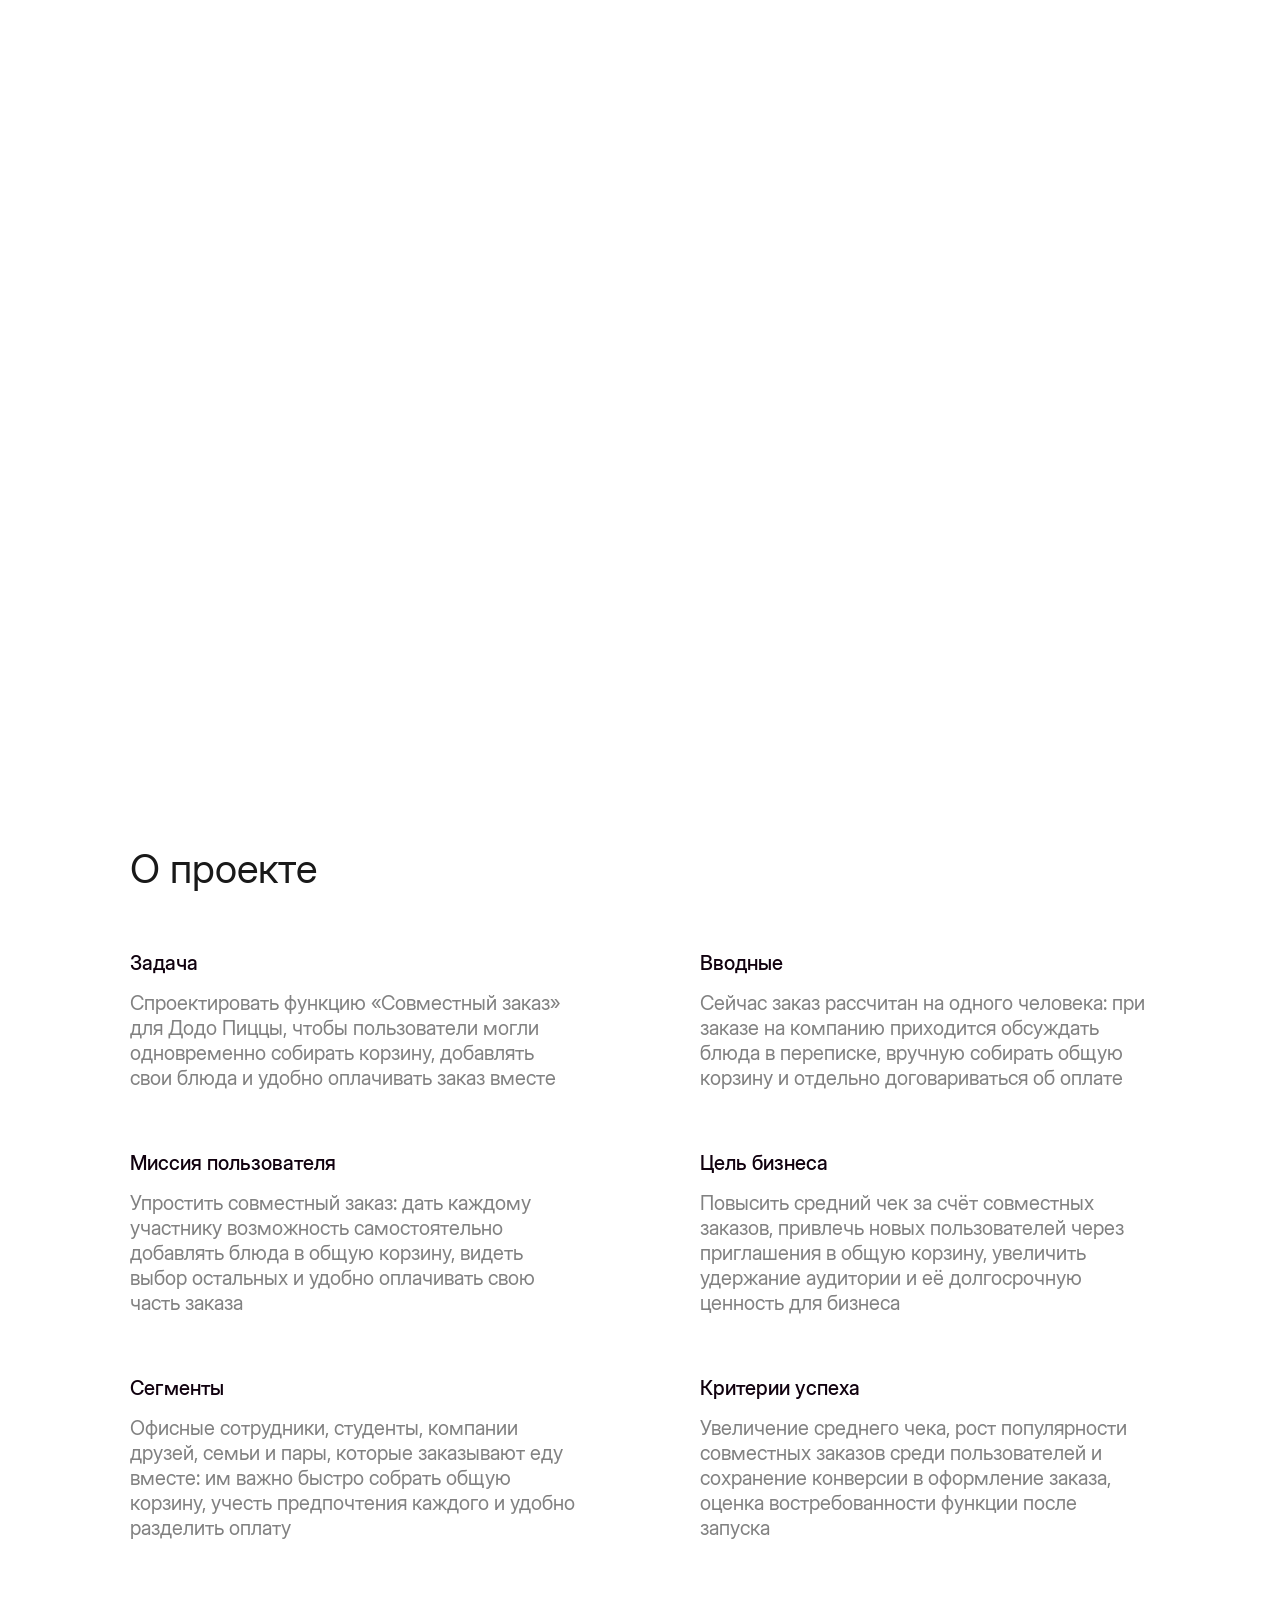
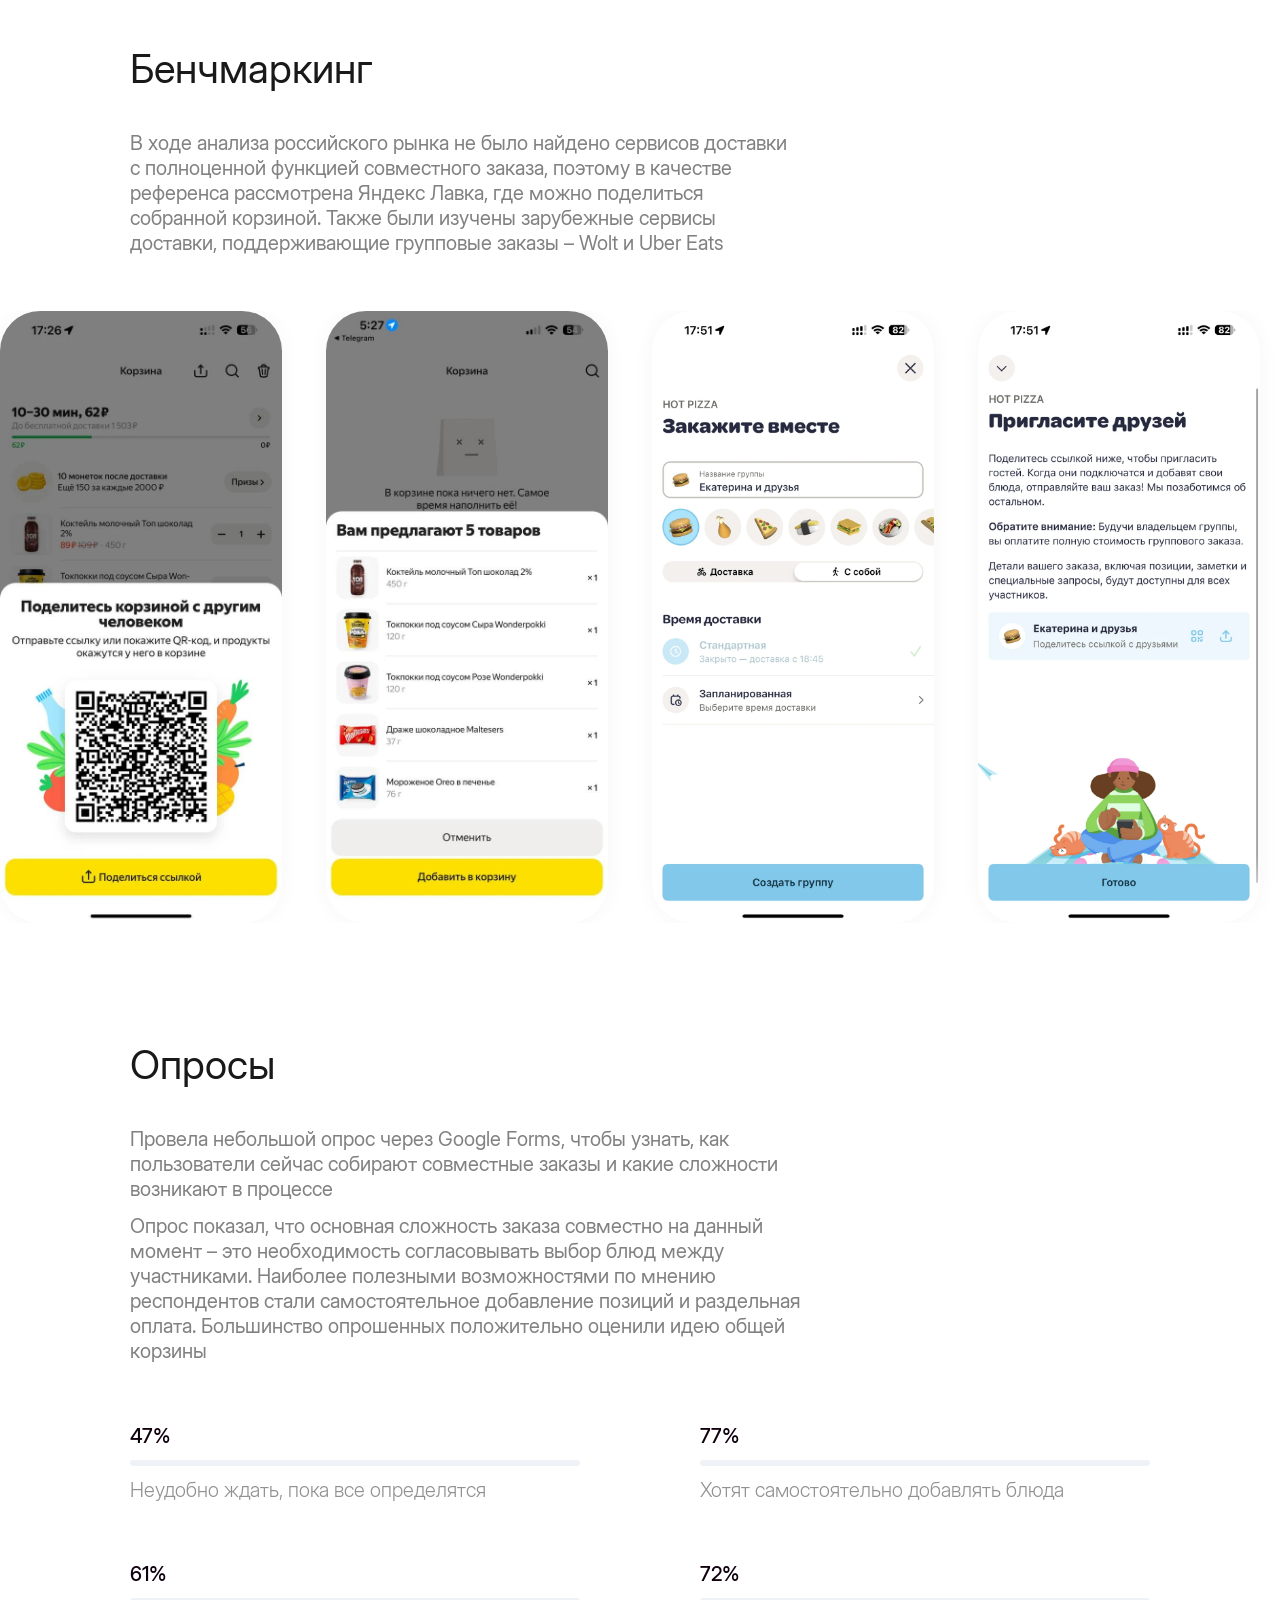
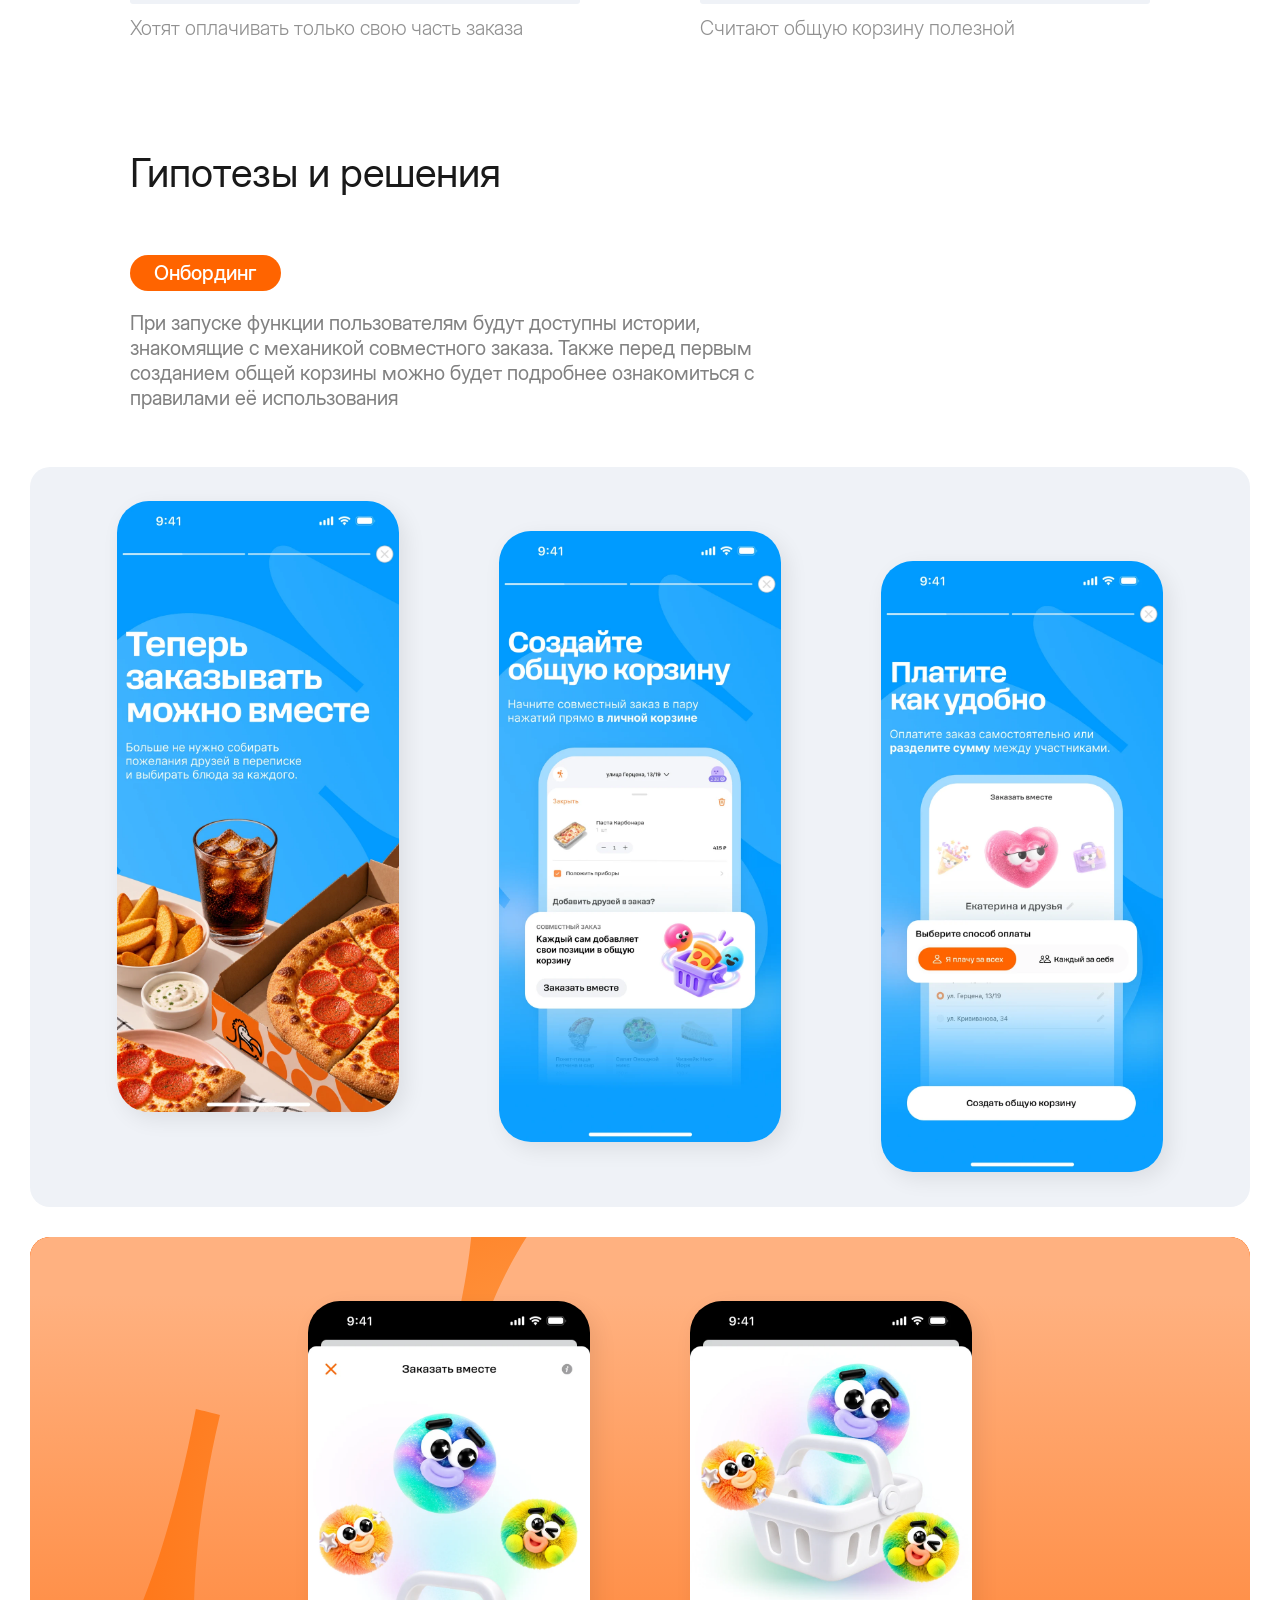
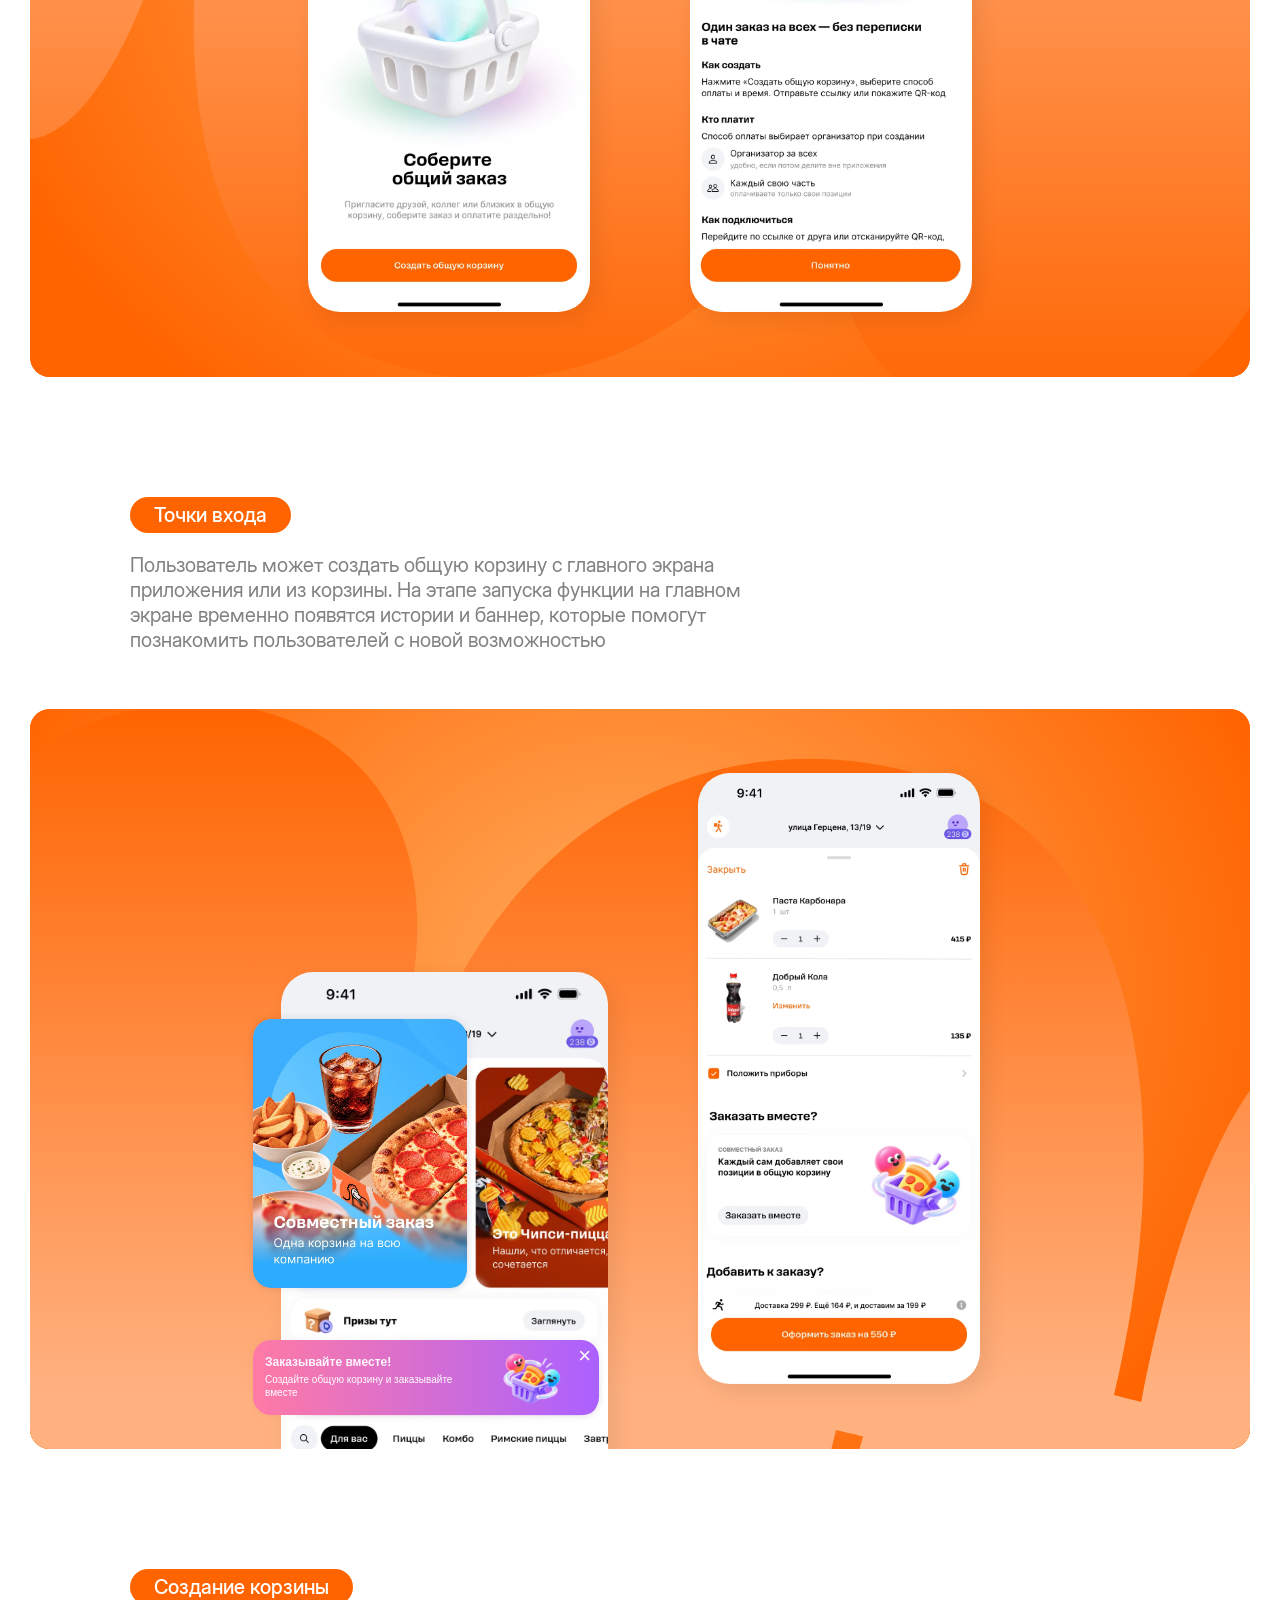
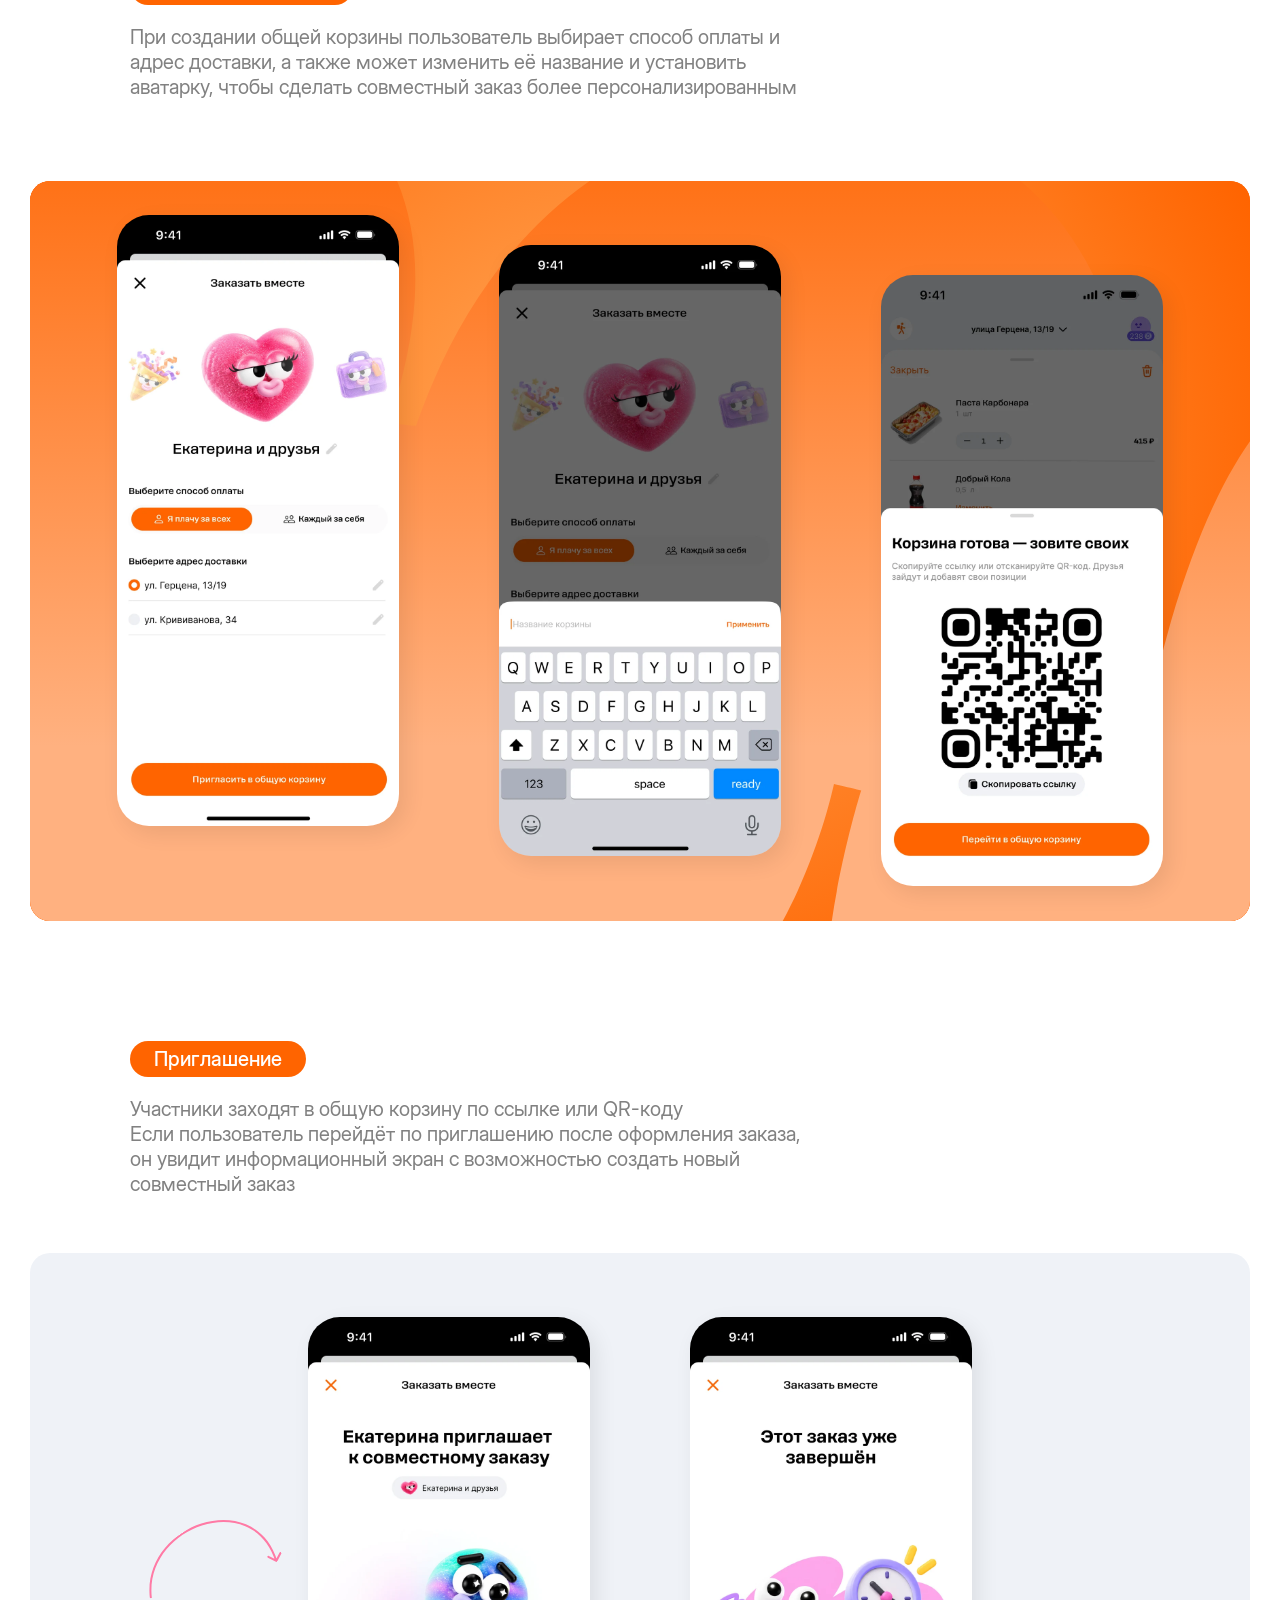
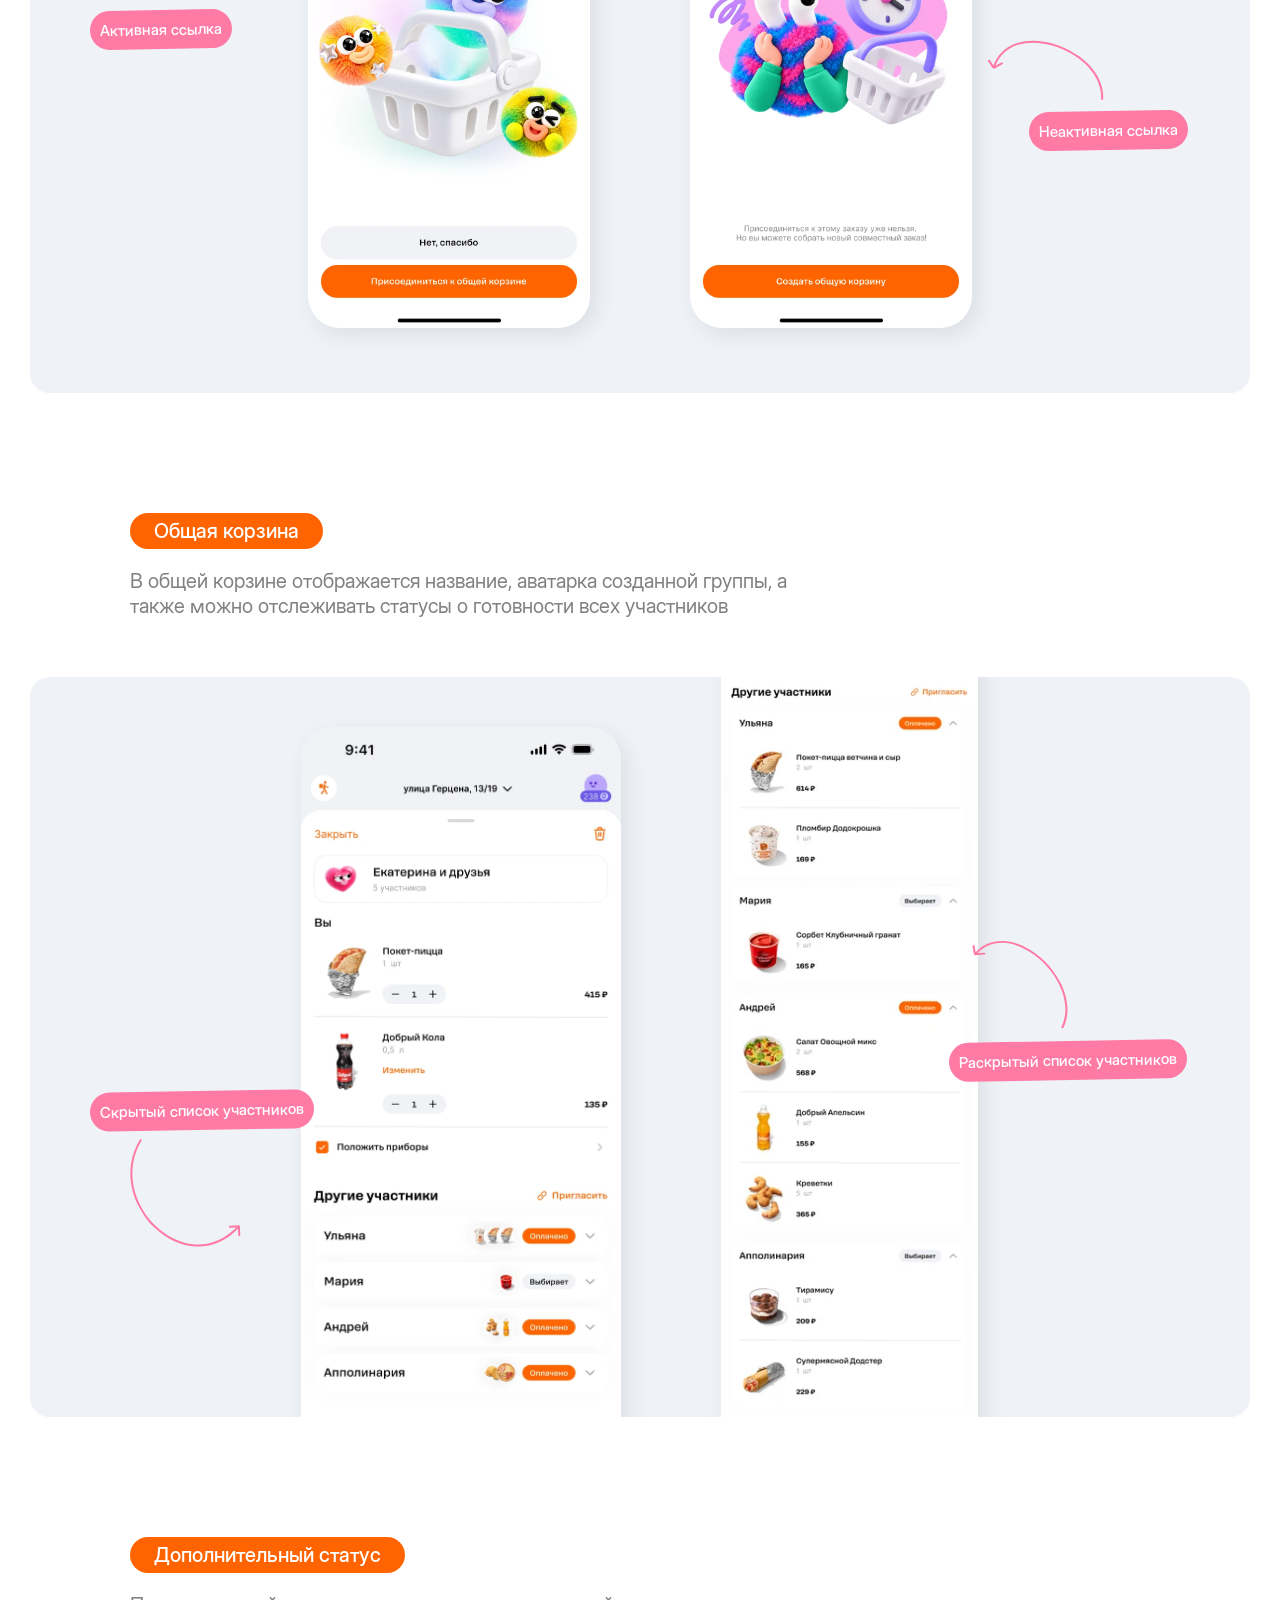
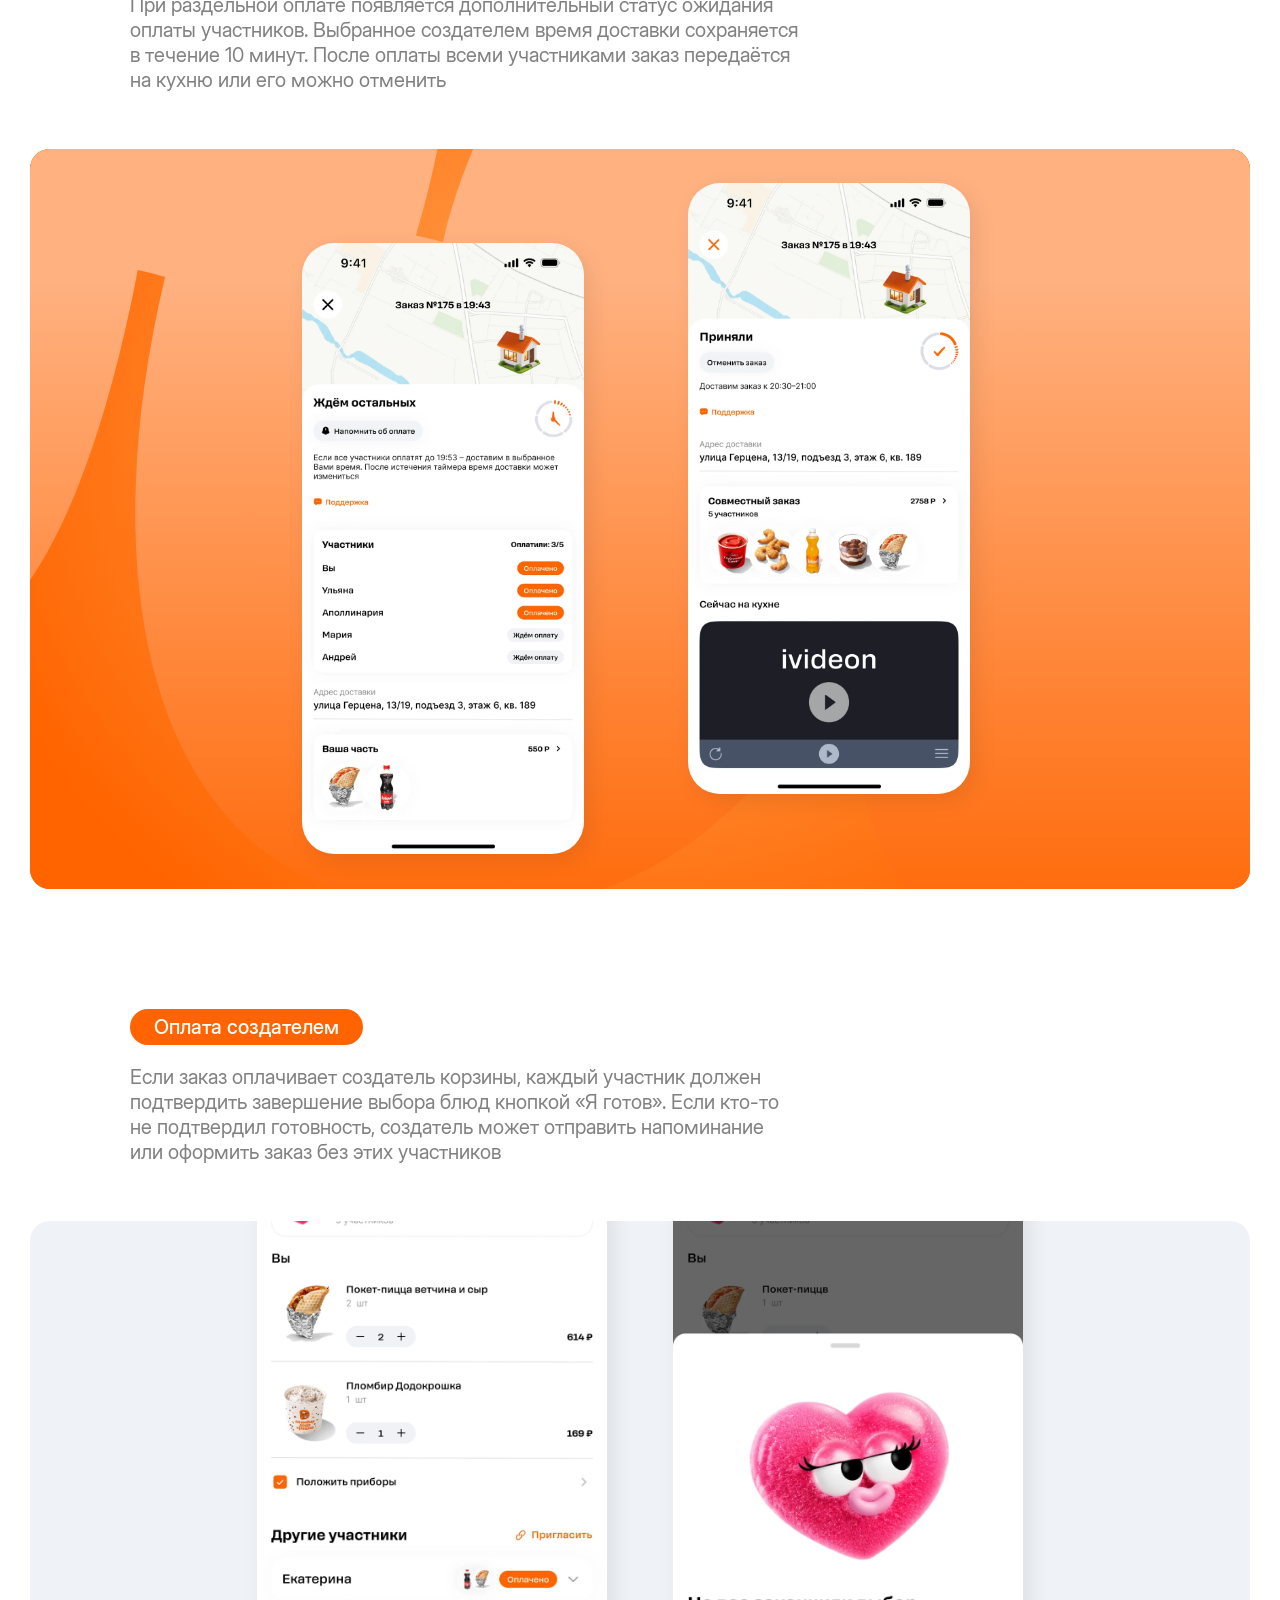
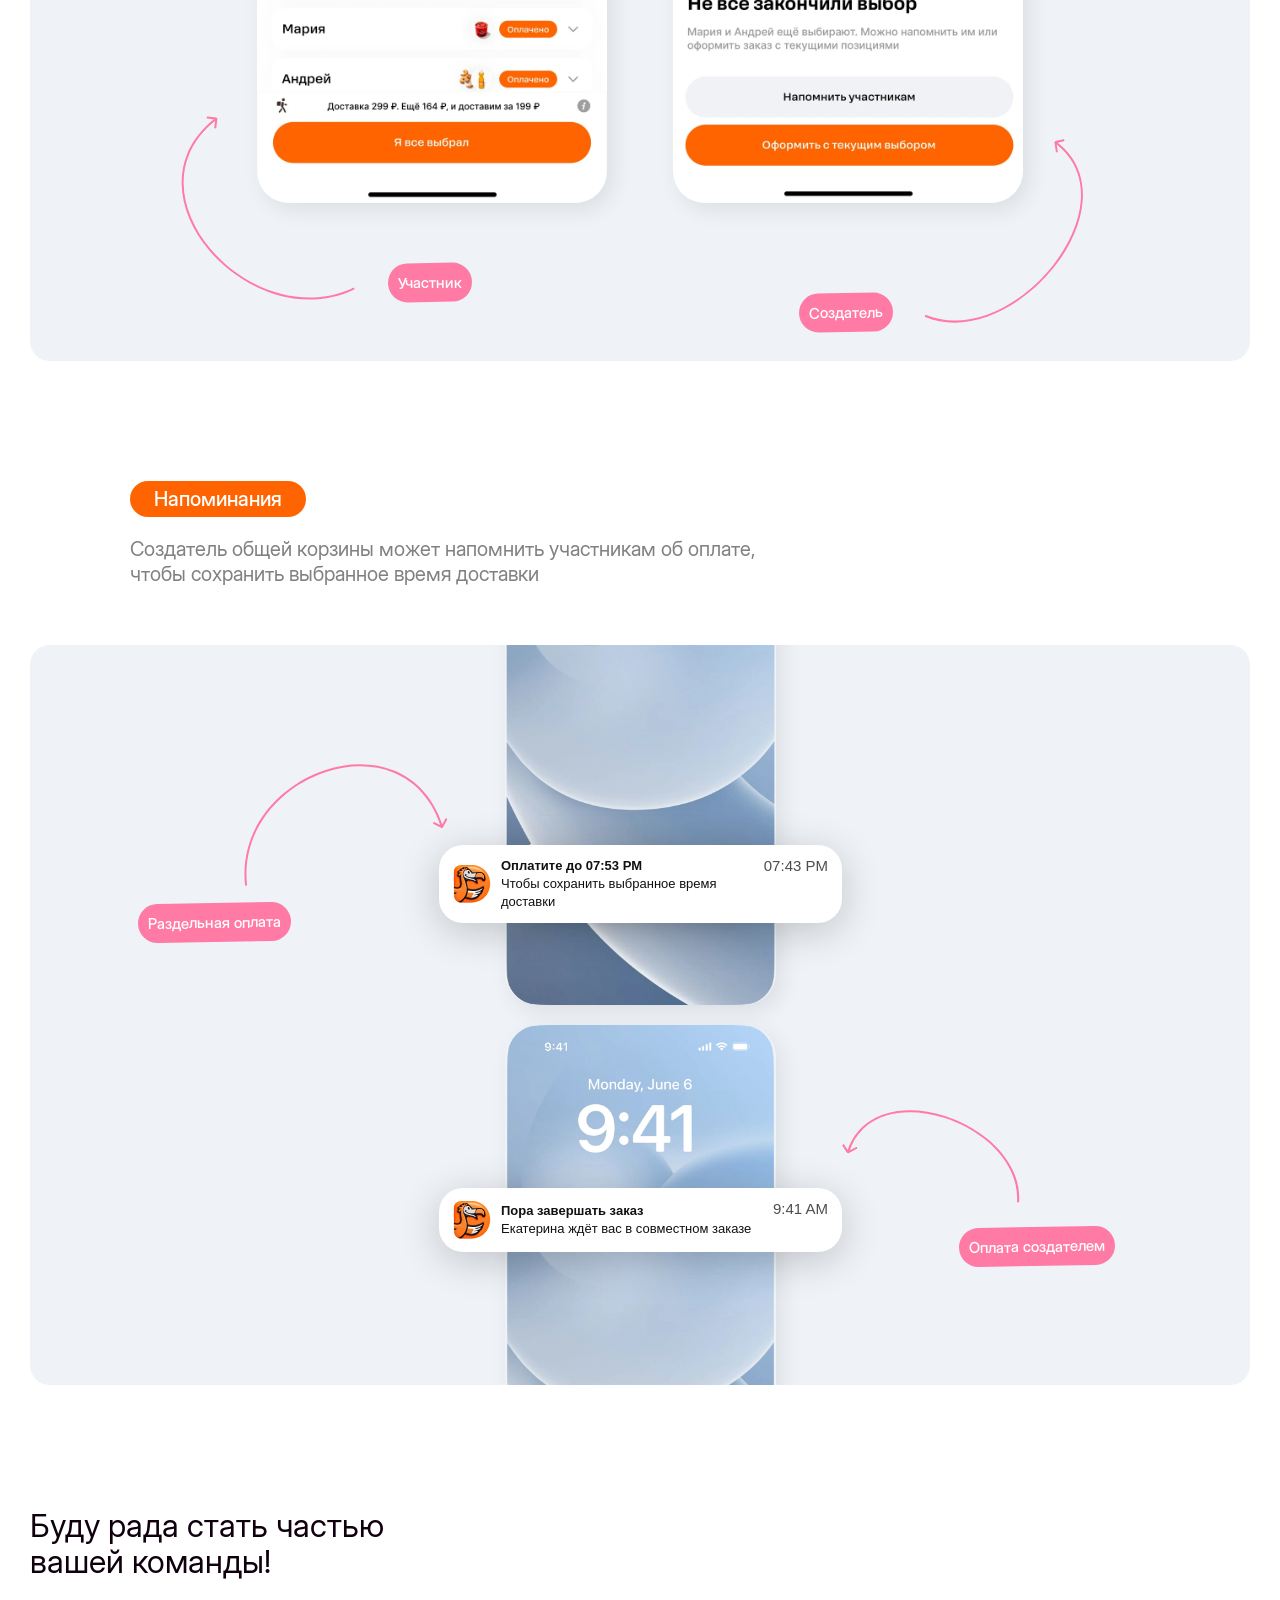
==== commit d4c59c9f: "9 project mobile" ====
--- a/projects/project-1/index.html
+++ b/projects/project-1/index.html
@@ -1 +1 @@
-<!doctype html><html lang="ru"><head><meta charset="utf-8"><meta name="viewport" content="width=device-width,initial-scale=1"><title>Додо Пицца — Екатерина Жиркова</title><link rel="stylesheet" href="../../style.css?v=19"><link rel="stylesheet" href="cover.css?v=1"><link rel="stylesheet" href="mobile.css?v=2"><link rel="stylesheet" href="redesign.css?v=10"></head><body><div id="app"></div><script src="../../main.js?v=20"></script><script src="mobile.js?v=2"></script><script src="redesign.js?v=9"></script></body></html>
+<!doctype html><html lang="ru"><head><meta charset="utf-8"><meta name="viewport" content="width=device-width,initial-scale=1"><title>Додо Пицца — Екатерина Жиркова</title><link rel="stylesheet" href="../../style.css?v=19"><link rel="stylesheet" href="cover.css?v=1"><link rel="stylesheet" href="mobile144.css?v=6"><link rel="stylesheet" href="redesign.css?v=11"></head><body><div id="app"></div><script src="../../main.js?v=20"></script><script src="redesign.js?v=13"></script><script src="mobile.js?v=5"></script></body></html>
--- a/projects/project-1/mobile144.css
+++ b/projects/project-1/mobile144.css
@@ -0,0 +1,31 @@
+.project-mobile.m144{display:none}
+@media(max-width:700px){
+  .project-mobile.m144{display:flex;flex-direction:column;gap:60px;width:min(100%,390px);max-width:none;margin:0 auto;padding:20px 12px 32px;background:#fff;color:#10000e;overflow:clip;font-family:CaseInterDisplay,Arial,sans-serif;font-weight:400}
+  .m144 *{box-sizing:border-box}.m144 h1,.m144 h2,.m144 h3,.m144 p{margin:0}
+  .m144-header{display:flex;align-items:center;justify-content:space-between;min-height:20px;font-size:13px;font-weight:500;letter-spacing:-.13px}
+  .m144-header a{display:flex;align-items:center;gap:6px;color:inherit;text-decoration:none}.m144-header img{width:16px;height:16px}
+  .m144-hero{margin-top:20px;display:flex;flex-direction:column;align-items:stretch}
+  .m144-project-label{display:flex;align-items:center;gap:10px;margin-bottom:24px;font-size:14px;line-height:1.2}.m144-project-label img{width:36px;height:36px;border-radius:8px}.m144-project-label span{display:flex;flex-direction:column;gap:2px}.m144-project-label b{font-weight:500}.m144-project-label small{font-size:14px;color:#919191;font-weight:300}
+  .m144-hero h1{font-size:32px;line-height:40px;color:#000;font-weight:400;margin-bottom:16px}.m144-hero>p{font-size:16px;line-height:22px;color:#818181}
+  .m144-figma{display:flex;align-items:center;justify-content:center;gap:8px;width:100%;height:48px;margin-top:60px;border-radius:16px;background:#212121;color:#fff;text-decoration:none;font-size:16px}.m144-figma img{width:24px;height:24px;object-fit:contain}
+  .m144-cover-scroll{height:663px;position:relative}.m144-cover{position:sticky;top:calc((100dvh - 223px)/2);width:100%;height:223px;overflow:hidden;border-radius:12px;background:linear-gradient(90deg,#ff6400,#ff2d71);transform:scale(var(--cover-scale,1));transform-origin:center;will-change:transform}.m144-cover img{position:absolute;width:397px;height:397px;max-width:none;left:50%;top:-37px;transform:translateX(-50%);object-fit:contain;opacity:0;transition:opacity .28s ease}.m144-cover img.is-current{opacity:1}
+  .m144 h2{font-size:28px;line-height:32px;color:#191919;font-weight:400}.m144-about,.m144-benchmark,.m144-survey,.m144-hypotheses{display:flex;flex-direction:column;gap:32px}
+  .m144-facts{display:flex;flex-direction:column;gap:24px}.m144-fact{display:flex;flex-direction:column;gap:12px}.m144-fact h3{font-size:18px;line-height:24px;font-weight:500}.m144-fact p,.m144-benchmark>p,.m144-survey-copy p,.m144-solution>p{font-size:16px;line-height:22px;color:#818181;font-weight:400}
+  .m144-benchmark-track{display:flex;gap:16px;width:100%;height:284px;overflow-x:auto;overflow-y:hidden;scrollbar-width:none;scroll-snap-type:x proximity}.m144-benchmark-track::-webkit-scrollbar{display:none}.m144-benchmark-track img{width:131px;height:284px;flex:none;object-fit:cover;border-radius:12px;scroll-snap-align:start;box-shadow:0 0 20px #0000000a}.m144-benchmark-meta{display:flex;justify-content:space-between;font-size:12px;line-height:16px;color:#818181}
+  .m144-survey-copy{display:flex;flex-direction:column;gap:12px}.m144-stats{display:flex;flex-direction:column;gap:24px}.m144-stat{display:flex;flex-direction:column;gap:12px}.m144-stat strong{font-size:20px;line-height:24px;font-weight:500}.m144-stat span{font-size:16px;line-height:22px;font-weight:300;color:#919191}.m144-bar{width:100%;height:5px;border-radius:8px;background:#eff2f7;overflow:hidden}.m144-bar i{display:block;height:3px;margin-top:1px;background:#ff6400;border-radius:8px;transform:scaleX(0);transform-origin:left}.m144-stats.is-visible .m144-bar i{transform:scaleX(1);transition:transform 1s ease}
+  .m144-solution{display:flex;flex-direction:column;gap:16px}.m144-solution h3{align-self:flex-start;padding:5px 20px;border-radius:170px;background:#ff6400;color:#fff;font-size:17px;line-height:20px;font-weight:500}.m144-hypotheses .m144-solution{margin-top:0}
+  .m144-shot{position:relative;width:100%;height:238px;overflow:hidden;border-radius:20px;background:#eff2f7}.m144-shot .m144-decor{position:absolute;left:50%;top:50%;width:382px;max-width:none;transform:translate(-50%,-50%);pointer-events:none}.m144-onboard-two,.m144-entry,.m144-create,.m144-additional{background:linear-gradient(120deg,#ff6400,#ffaf80)}
+  .m144-phones{position:absolute;left:50%;top:50%;display:flex;gap:16px;transform:translate(-50%,-50%)}.m144-phones img{width:99px;height:215px;flex:none;object-fit:cover;border-radius:12px;box-shadow:6px 7px 22px #00000018}.m144-onboard .m144-phones img{border-radius:0}.m144-onboard-two .m144-phones{left:50%}.m144-onboard-two .m144-phones img{border-radius:12px}
+  .m144-hypotheses .m144-solution .m144-shot+.m144-shot{margin-top:0}
+  .m144-entry .m144-phones{left:50%}.m144-entry .m144-phones::before,.m144-entry .m144-phones::after{content:"";position:absolute;z-index:1;top:0;width:99px;height:215px;border-radius:12px;background:rgba(255,255,255,.35);pointer-events:none}.m144-entry .m144-phones::before{left:0}.m144-entry .m144-phones::after{right:0}.m144-entry-story{position:absolute;z-index:2;left:62px;top:22px;width:69px;height:86px;object-fit:cover}.m144-entry-banner{position:absolute;z-index:2;left:60px;top:122px;width:108px;height:23px;padding:3px 4px;border-radius:6px;background:linear-gradient(90deg,#ff7aa5,#ab61ff);color:#fff;display:flex;flex-direction:column;justify-content:center;box-shadow:0 0 3px #0002}.m144-entry-banner strong{font:700 4px Arial;line-height:5px}.m144-entry-banner small{font:400 3px Arial;line-height:4px;width:70px}.m144-entry-banner img{position:absolute;right:5px;top:1px;width:21px;height:20px;object-fit:contain}
+  .m144-callout{position:absolute;z-index:3;padding:4px 8px;border-radius:100px;background:#ff7aa5;color:#fff;font-size:8px;line-height:10px;font-weight:500;white-space:nowrap;text-align:center}.m144-arrow{position:absolute;z-index:2;max-width:none;pointer-events:none}
+  .m144-invite-left{left:11px;bottom:30px}.m144-invite-right{right:7px;bottom:30px}.m144-invite-left-arrow{left:12px;top:100px;width:43px;height:65px;transform:rotate(18deg) scaleY(-1)}.m144-invite-right-arrow{right:14px;top:110px;width:42px;height:58px;transform:rotate(155deg)}
+  .m144-basket .m144-phones img:first-child{width:99px;height:276px;object-fit:cover;object-position:top;align-self:center}.m144-basket .m144-phones img:last-child{width:99px;height:646px;object-fit:cover;object-position:top;align-self:center}.m144-basket-left{left:16px;top:20px}.m144-basket-right{right:25px;bottom:20px}.m144-basket-left-arrow{left:20px;top:44px;width:43px;height:65px;transform:rotate(-18deg)}.m144-basket-right-arrow{right:24px;bottom:44px;width:43px;height:55px;transform:rotate(159deg)}
+  .m144-additional .m144-phones{left:50%}.m144-owner-left{left:26px;top:103px}.m144-owner-right{right:26px;top:122px}.m144-owner-left-arrow{left:15px;top:122px;width:43px;height:65px;transform:rotate(-18deg)}.m144-owner-right-arrow{right:18px;top:68px;width:43px;height:55px;transform:rotate(159deg)}
+  .m144-reminder{height:258px}.m144-reminder-screens{position:absolute;left:50%;top:50%;display:flex;flex-direction:column;gap:8px;transform:translate(-50%,-50%)}.m144-reminder-screens img{width:139px;height:298px;object-fit:cover}.m144-notice{position:absolute;left:50%;width:200px;min-height:32px;display:flex;align-items:center;gap:4px;padding:5px 7px;border-radius:12px;background:#fff;box-shadow:0 4px 20px #0003;transform:translateX(-50%);font:6.5px/8px Arial;color:#111}.m144-notice-one{top:46px}.m144-notice-two{top:205px}.m144-notice img{width:19px;height:19px;border-radius:4px;flex:none}.m144-notice span{display:flex;flex-direction:column;flex:1}.m144-notice b{font-weight:600}.m144-notice small{font-size:6px;line-height:8px}.m144-notice time{align-self:flex-start;font-size:6px;white-space:nowrap}.m144-reminder-left{left:27px;top:93px}.m144-reminder-right{right:25px;top:132px}.m144-reminder-left-arrow{left:22px;top:20px;width:43px;height:64px;transform:rotate(18deg) scaleY(-1)}.m144-reminder-right-arrow{right:16px;top:154px;width:49px;height:63px;transform:scaleY(-1) rotate(-173.67deg) skewX(-6.98deg)}
+  .m144-footer{display:flex;flex-direction:column;gap:24px}.m144-footer>div{display:flex;align-items:flex-end;justify-content:space-between;gap:8px}.m144-footer p{font-size:20px;line-height:24px;color:#10000e}.m144-footer a{display:flex;align-items:center;justify-content:center;width:40px;height:24px;border-radius:100px;background:#fdd7f7;flex:none}.m144-footer a img{width:20px;height:20px}.m144-footer>span{font-size:13px;font-weight:500}
+  @media(prefers-reduced-motion:reduce){.m144-bar i{transform:none!important;transition:none!important}.m144-cover-scroll{height:223px}.m144-cover{position:relative;top:auto;transform:none!important}.m144-cover img{transition:none}}
+}
+
+@media(max-width:700px){.m144-onboard-two .m144-decor{transform:translate(-50%,-50%) rotate(180deg)}.m144-entry .m144-decor{transform:translate(-50%,-50%) rotate(-46.5deg) scale(1.3)}.m144-additional .m144-decor{transform:translate(-50%,-50%) rotate(-160deg)}}
+@media(max-width:700px){html,body{overflow-x:clip}}
--- a/projects/project-1/redesign.css
+++ b/projects/project-1/redesign.css
@@ -84,3 +84,11 @@
 @media(max-width:700px){.project.case129{display:none}}
 @media(min-width:701px) and (max-width:1279px){.project.case129{transform:scale(calc(100vw / 1280px));transform-origin:top left;margin:0 0 calc((100vw / 1280px - 1)*13548px) 0}}
 @media(prefers-reduced-motion:reduce){.case129-survey-grid .case129-bar i{transform:scaleX(1)}.case129-survey-grid.is-animated .case129-bar i{transition:none}}
+
+.case129-cover-stage{position:fixed;z-index:1000;display:none;overflow:hidden;background:linear-gradient(90deg,#ff6400,#ff2d71);pointer-events:none;will-change:width,height,left,top}
+.case129-cover-stage.is-active{display:block}
+.case129-cover-stage-glow{position:absolute;left:25.65%;top:15.3%;width:51.64%;height:69.3%;background:radial-gradient(ellipse,rgba(255,233,160,.75),rgba(255,233,160,0) 70%)}
+.case129-cover-stage-image{position:absolute;left:0;top:-16.7%;width:98.36%;height:auto;max-width:none;opacity:0;transition:opacity .28s ease;object-fit:contain}
+.case129-cover-stage-image.is-current{opacity:1}
+@media(max-width:700px){.case129-cover-stage{display:none!important}}
+@media(prefers-reduced-motion:reduce){.case129-cover-stage{display:none!important}}
